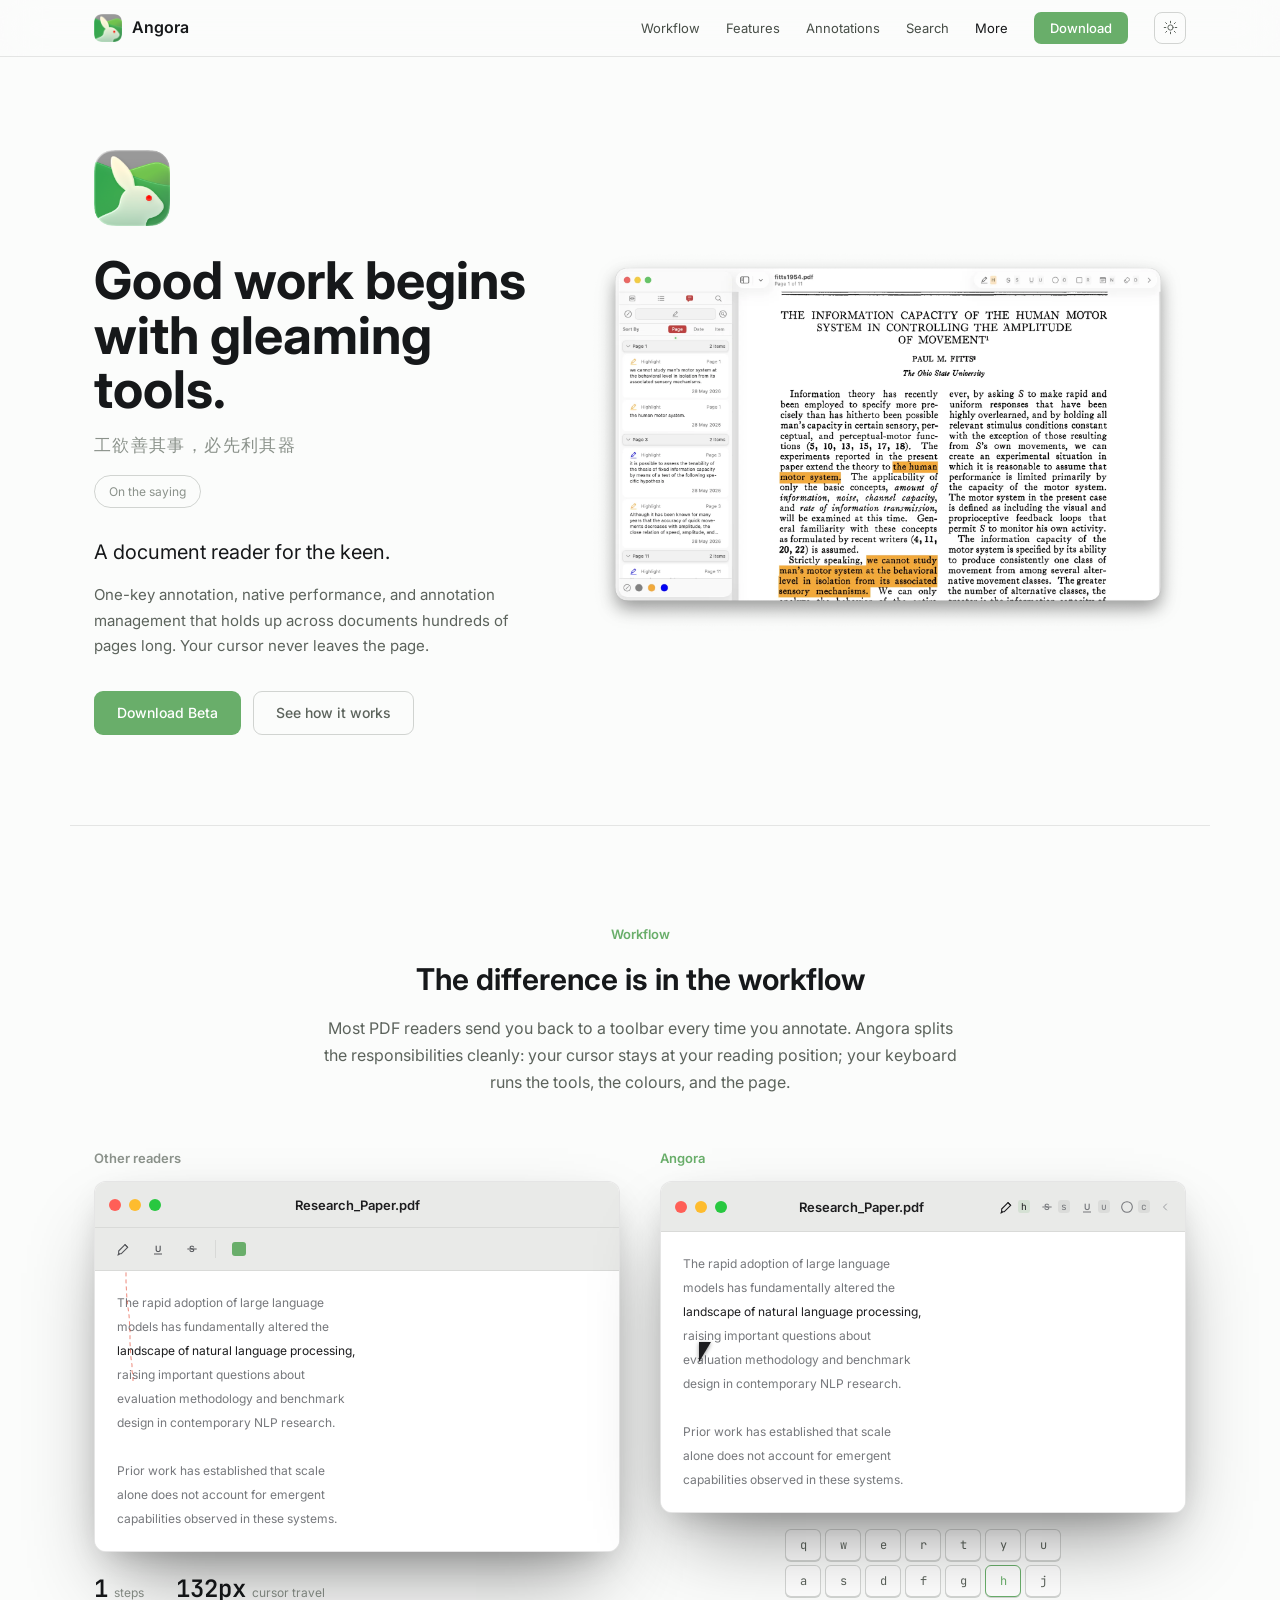
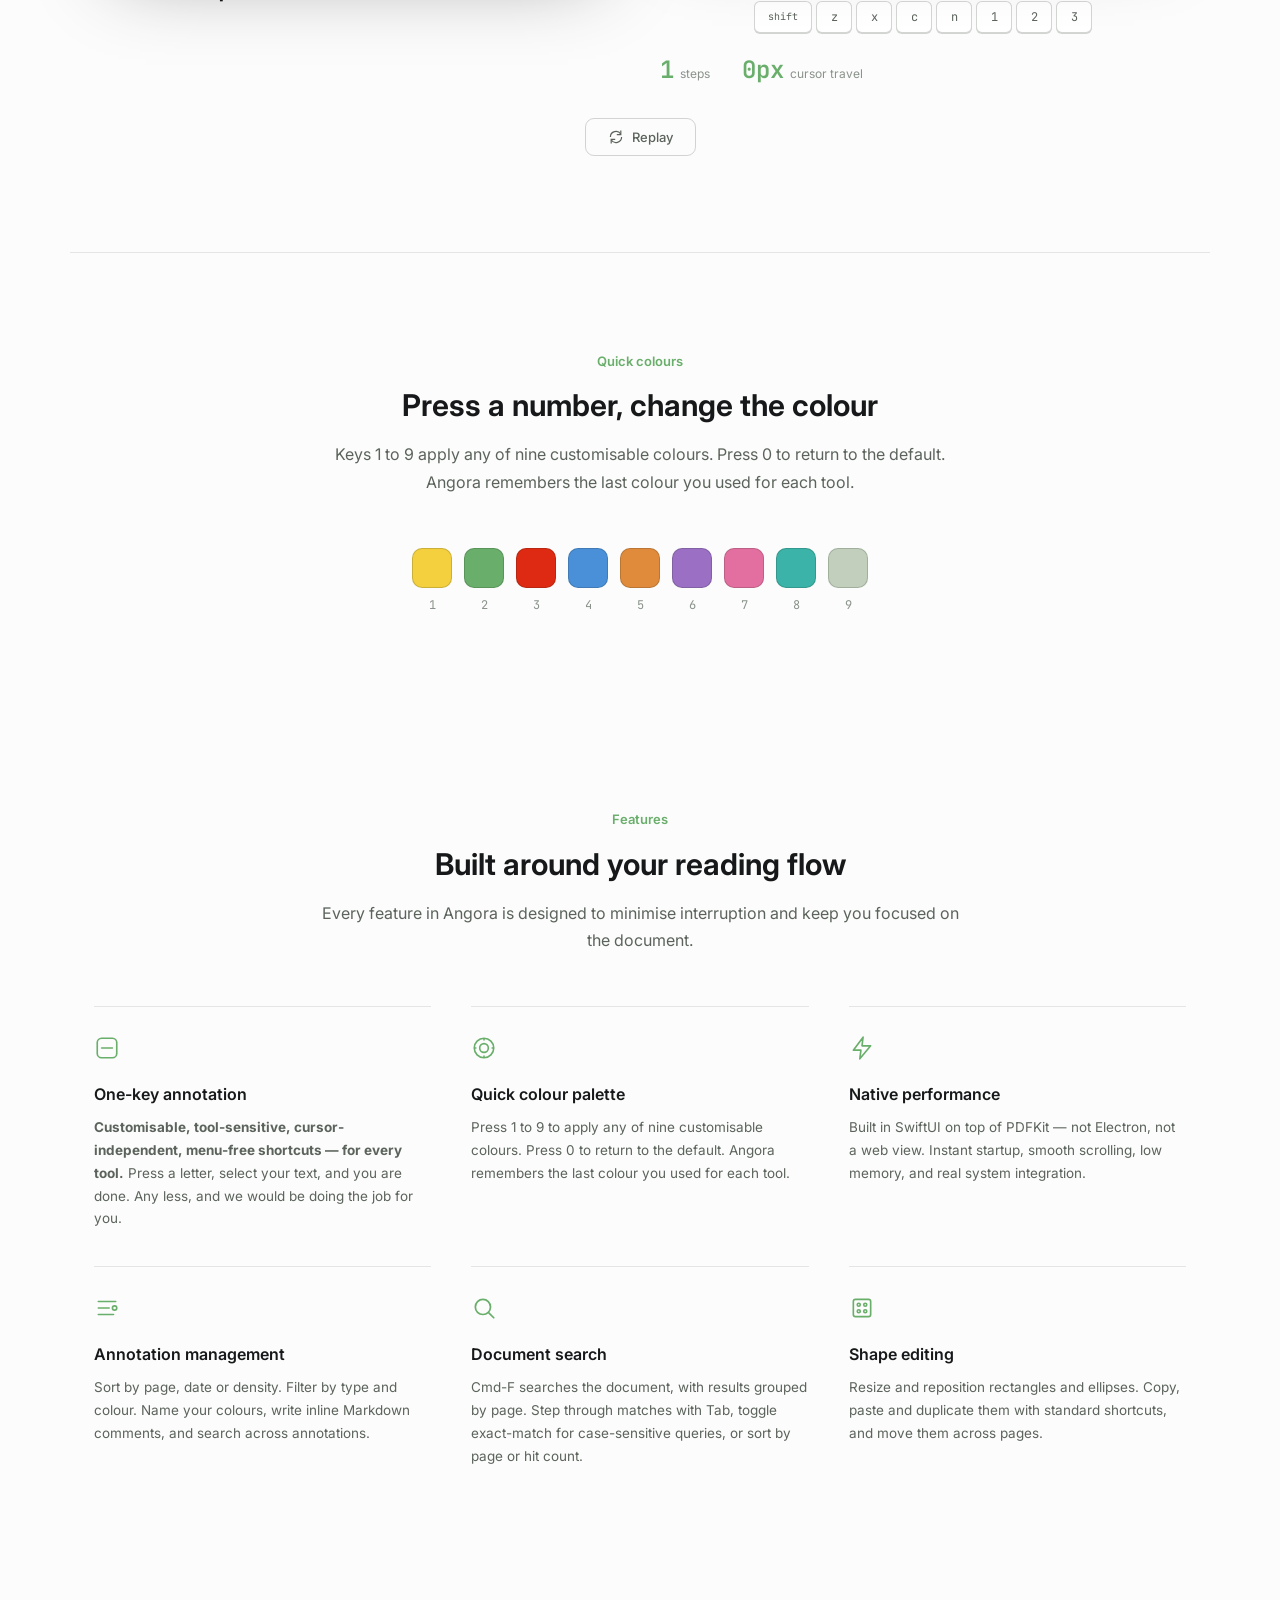
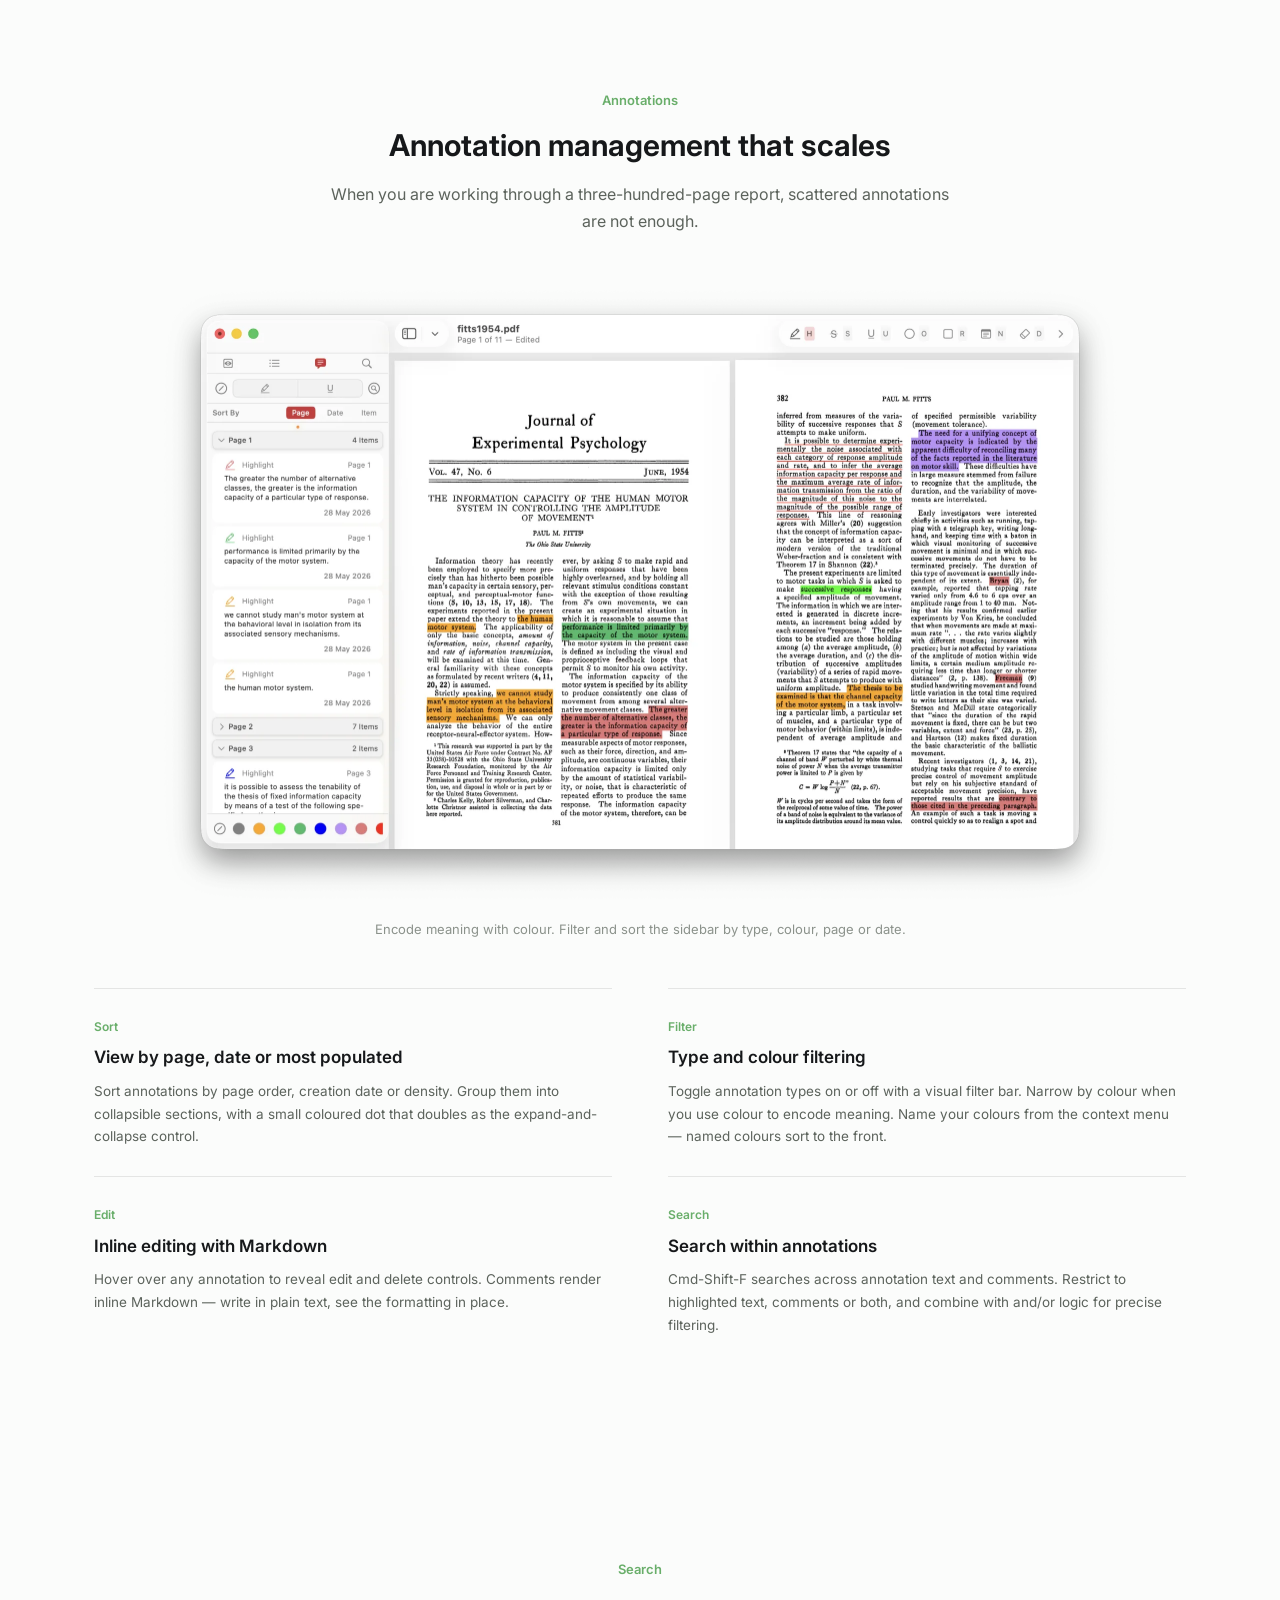
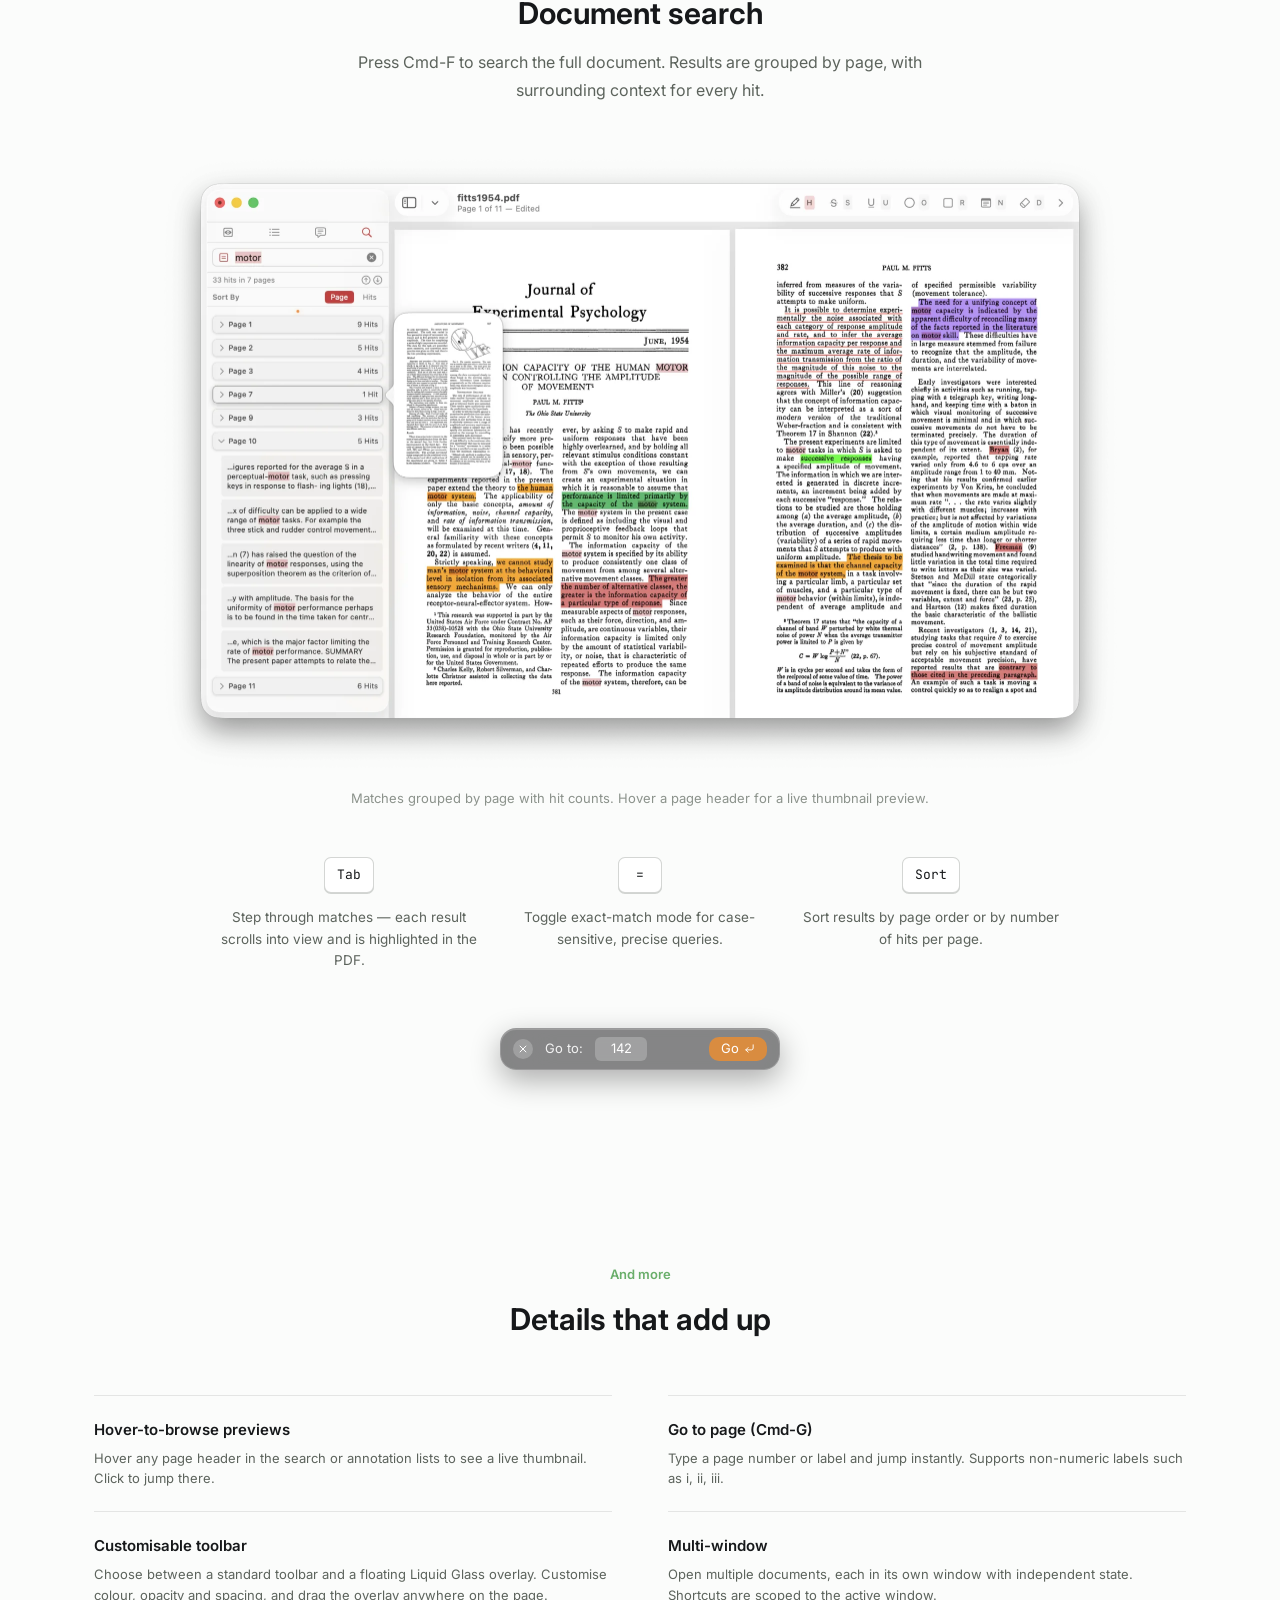
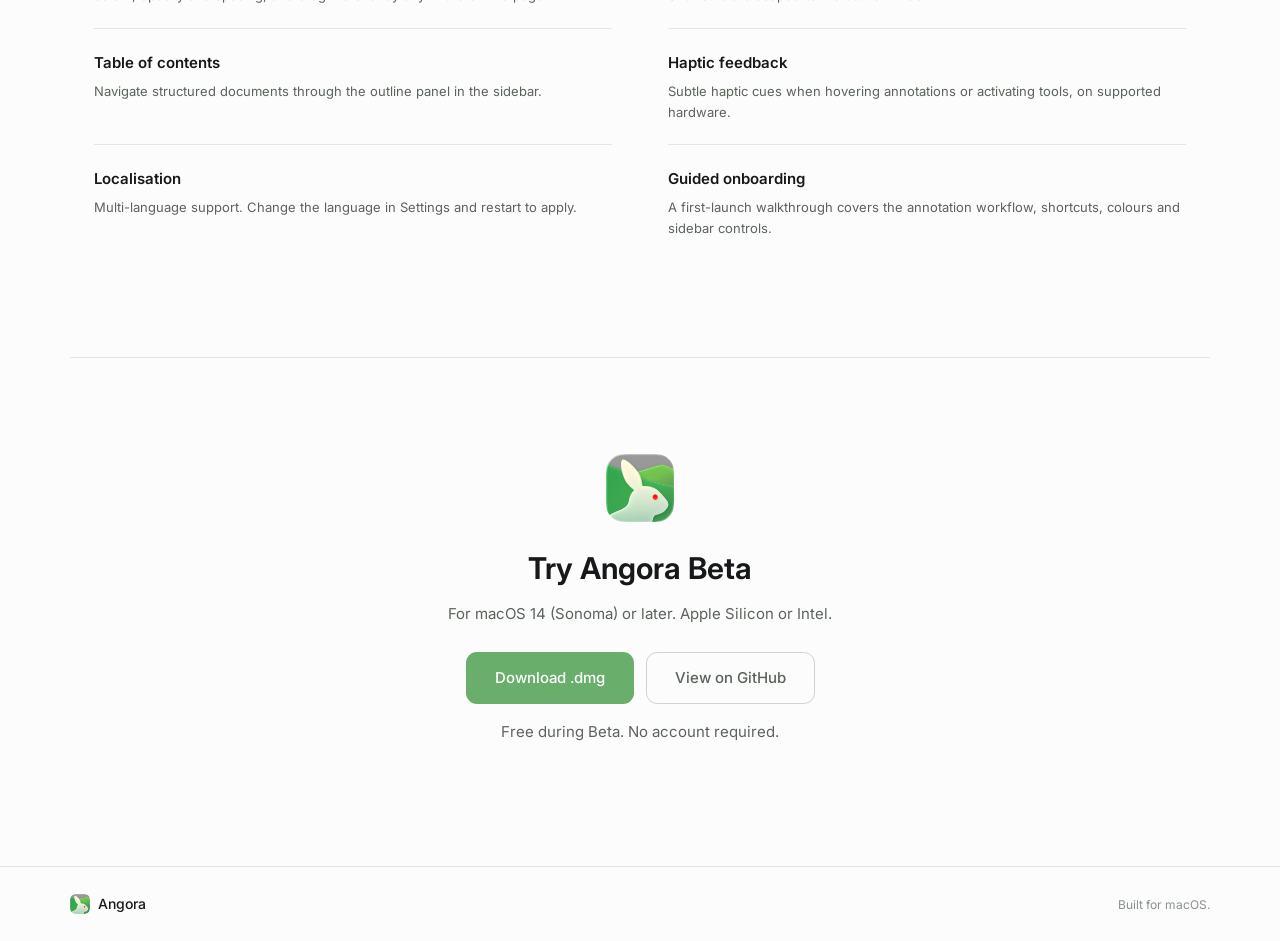
==== index.html @ e235c6dc "Inject character: keen tagline, adjective stack, cursor/keyboard split - New OG card image (assets/o" ====
<!DOCTYPE html>
<html lang="en" data-theme="dark">

<head>
  <meta charset="UTF-8">
  <meta name="viewport" content="width=device-width, initial-scale=1.0">
  <title>Angora — Good work begins with gleaming tools</title>
  <meta name="description"
    content="Angora is a native macOS PDF reader and annotator for researchers, scholars and professionals. One-key annotation, native performance, and an annotation sidebar that scales to long documents.">
  <link rel="icon" type="image/png" href="assets/app-icon.png">
  <link rel="preconnect" href="https://fonts.googleapis.com">
  <link rel="preconnect" href="https://fonts.gstatic.com" crossorigin>
  <link
    href="https://fonts.googleapis.com/css2?family=Inter:wght@300;400;500;600;700&family=JetBrains+Mono:wght@400;500&display=swap"
    rel="stylesheet">
  <link rel="stylesheet" href="style.css">

  <meta property="og:type" content="website">
  <meta property="og:title" content="Angora — Good work begins with gleaming tools.">
  <meta property="og:description"
    content="A native macOS PDF reader and annotator. A document reader for the keen.">
  <meta property="og:url" content="https://j-nivekk.github.io/Angora-Beta/">
  <meta property="og:image" content="https://j-nivekk.github.io/Angora-Beta/assets/og-card.png">
  <meta name="twitter:card" content="summary_large_image">
  <meta name="twitter:image" content="https://j-nivekk.github.io/Angora-Beta/assets/og-card.png">

  <script>
    // Set theme before paint to avoid flash of incorrect theme.
    (function () {
      try {
        var stored = localStorage.getItem('angora-theme');
        var theme = stored || (window.matchMedia('(prefers-color-scheme: light)').matches ? 'light' : 'dark');
        document.documentElement.setAttribute('data-theme', theme);
      } catch (e) { }
    })();
  </script>
</head>

<body>

  <!-- Navigation -->
  <nav class="nav" id="nav">
    <div class="nav-inner">
      <a href="#hero" class="nav-brand">
        <img src="assets/app-icon.png" alt="Angora" class="nav-icon">
        <span>Angora</span>
      </a>
      <div class="nav-links">
        <a href="#demo">Workflow</a>
        <a href="#features">Features</a>
        <a href="#annotations">Annotations</a>
        <a href="#search">Search</a>
        <a href="#more">More</a>
        <a href="#download" class="nav-cta">Download</a>
        <button class="theme-toggle" id="theme-toggle" aria-label="Toggle colour theme">
          <svg class="icon-moon" viewBox="0 0 24 24" fill="none" stroke="currentColor" stroke-width="1.6"
            stroke-linecap="round" stroke-linejoin="round">
            <path d="M21 12.8A9 9 0 1 1 11.2 3a7 7 0 0 0 9.8 9.8z" />
          </svg>
          <svg class="icon-sun" viewBox="0 0 24 24" fill="none" stroke="currentColor" stroke-width="1.6"
            stroke-linecap="round" stroke-linejoin="round">
            <circle cx="12" cy="12" r="4.2" />
            <path
              d="M12 2v2.5M12 19.5V22M4.2 4.2l1.8 1.8M18 18l1.8 1.8M2 12h2.5M19.5 12H22M4.2 19.8 6 18M18 6l1.8-1.8" />
          </svg>
        </button>
      </div>
    </div>
  </nav>

  <!-- Hero -->
  <section class="hero" id="hero">
    <div class="hero-content">
      <img src="assets/app-icon.png" alt="Angora app icon" class="hero-icon">
      <h1>Good work begins with gleaming tools.</h1>
      <p class="aphorism-zh" lang="zh-Hans">工欲善其事，必先利其器</p>
      <details class="aphorism-trivia hero-trivia">
        <summary>On the saying</summary>
        <div class="aphorism-trivia-body">
          <p>From the <em>Analects of Confucius</em>, Book XV. A student asked how to practise virtue; Confucius answered
            with a craftsman's metaphor — a workman who wishes to do his work well must first sharpen his tools. Two and a
            half millennia later, the line survives as a quiet argument that the quality of the work is inseparable from
            the quality of the instrument.</p>
          <p class="aphorism-cite">— 《论语 · 卫灵公》</p>
        </div>
      </details>
      <p class="hero-tagline">A document reader for the keen.</p>
      <p class="hero-sub">One-key annotation, native performance, and annotation management that holds up across
        documents hundreds of pages long. Your cursor never leaves the page.</p>
      <div class="hero-actions">
        <a href="#download" class="btn btn-primary">Download Beta</a>
        <a href="#demo" class="btn btn-ghost">See how it works</a>
      </div>
    </div>

    <div class="hero-visual">
      <img src="assets/app-annotations.webp"
        alt="Angora showing a PDF with colour-coded highlights and the annotation sidebar, annotation tools embedded in the macOS toolbar"
        class="hero-shot" width="1920" height="1233">
    </div>
  </section>

  <!-- Interactive Demo -->
  <section class="section demo-section" id="demo">
    <div class="section-header">
      <span class="eyebrow">Workflow</span>
      <h2>The difference is in the workflow</h2>
      <p>Most PDF readers send you back to a toolbar every time you annotate. Angora splits the responsibilities
        cleanly: your cursor stays at your reading position; your keyboard runs the tools, the colours, and the page.
      </p>
    </div>

    <div class="demo-container">
      <!-- Preview side -->
      <div class="demo-panel" id="demo-preview">
        <div class="demo-label">Other readers</div>
        <div class="os-window demo-window">
          <div class="os-titlebar">
            <div class="traffic"><span class="t-red"></span><span class="t-yellow"></span><span class="t-green"></span>
            </div>
            <div class="os-title">
              <div class="t-name">Research_Paper.pdf</div>
            </div>
            <div class="os-titlebar-trailing"></div>
          </div>
          <div class="demo-toolbar" id="preview-toolbar">
            <div class="demo-tool" id="preview-tool-highlight" title="Highlight">
              <svg viewBox="0 0 24 24" fill="none" stroke="currentColor" stroke-width="1.6" stroke-linecap="round"
                stroke-linejoin="round">
                <path d="M4 19h4l9.5-9.5-4-4L4 15z" />
                <path d="M13.5 5.5l4 4" />
                <path d="M4 19l-1.2 2.2L5 20" />
              </svg>
            </div>
            <div class="demo-tool" title="Underline">
              <svg viewBox="0 0 24 24" fill="none" stroke="currentColor" stroke-width="1.6"><text x="12" y="16"
                  text-anchor="middle" font-size="13" font-weight="600" fill="currentColor" stroke="none">U</text>
                <line x1="6" y1="19.5" x2="18" y2="19.5" />
              </svg>
            </div>
            <div class="demo-tool" title="Strikethrough">
              <svg viewBox="0 0 24 24" fill="none" stroke="currentColor" stroke-width="1.6"><text x="12" y="16"
                  text-anchor="middle" font-size="13" font-weight="600" fill="currentColor" stroke="none">S</text>
                <line x1="5" y1="12" x2="19" y2="12" />
              </svg>
            </div>
            <div class="demo-tool-separator"></div>
            <div class="demo-tool" title="Colour">
              <div class="demo-color-swatch"></div>
            </div>
          </div>
          <div class="os-pdf">
            <div class="mock-pdf" id="preview-pdf">
              <div class="mock-text-line">The rapid adoption of large language</div>
              <div class="mock-text-line">models has fundamentally altered the</div>
              <div class="mock-text-line mock-target-line" id="preview-target">landscape of natural language processing,
              </div>
              <div class="mock-text-line">raising important questions about</div>
              <div class="mock-text-line">evaluation methodology and benchmark</div>
              <div class="mock-text-line">design in contemporary NLP research.</div>
              <div class="mock-text-line">&nbsp;</div>
              <div class="mock-text-line">Prior work has established that scale</div>
              <div class="mock-text-line">alone does not account for emergent</div>
              <div class="mock-text-line">capabilities observed in these systems.</div>
              <div class="mock-highlight-overlay" id="preview-highlight"></div>
              <div class="mock-cursor" id="preview-cursor"></div>
              <svg class="mock-cursor-path" id="preview-path">
                <polyline />
              </svg>
            </div>
          </div>
        </div>
        <div class="demo-stats" id="preview-stats">
          <div class="stat"><span class="stat-value" id="preview-steps">—</span><span class="stat-label">steps</span>
          </div>
          <div class="stat"><span class="stat-value" id="preview-distance">—</span><span class="stat-label">cursor
              travel</span></div>
        </div>
      </div>

      <!-- Angora side -->
      <div class="demo-panel demo-panel-angora" id="demo-angora">
        <div class="demo-label demo-label-angora">Angora</div>
        <div class="os-window demo-window">
          <div class="os-titlebar with-tools">
            <div class="tb-left">
              <div class="traffic"><span class="t-red"></span><span class="t-yellow"></span><span
                  class="t-green"></span></div>
            </div>
            <div class="os-title">
              <div class="t-name">Research_Paper.pdf</div>
            </div>
            <div class="os-titlebar-trailing tb-tools">
              <div class="tb-tool" data-tool="H">
                <svg viewBox="0 0 24 24" fill="none" stroke="currentColor" stroke-width="1.6" stroke-linecap="round"
                  stroke-linejoin="round">
                  <path d="M4 19h4l9.5-9.5-4-4L4 15z" />
                  <path d="M13.5 5.5l4 4" />
                  <path d="M4 19l-1.2 2.2L5 20" />
                </svg>
                <span class="tb-key">h</span>
              </div>
              <div class="tb-tool">
                <svg viewBox="0 0 24 24" fill="none" stroke="currentColor" stroke-width="1.6"><text x="12" y="16"
                    text-anchor="middle" font-size="13" font-weight="600" fill="currentColor" stroke="none">S</text>
                  <line x1="5" y1="12" x2="19" y2="12" />
                </svg>
                <span class="tb-key">s</span>
              </div>
              <div class="tb-tool">
                <svg viewBox="0 0 24 24" fill="none" stroke="currentColor" stroke-width="1.6"><text x="12" y="16"
                    text-anchor="middle" font-size="13" font-weight="600" fill="currentColor" stroke="none">U</text>
                  <line x1="6" y1="19.5" x2="18" y2="19.5" />
                </svg>
                <span class="tb-key">u</span>
              </div>
              <div class="tb-tool">
                <svg viewBox="0 0 24 24" fill="none" stroke="currentColor" stroke-width="1.6">
                  <circle cx="12" cy="12" r="8" />
                </svg>
                <span class="tb-key">c</span>
              </div>
              <span class="tb-chevron">
                <svg viewBox="0 0 24 24" fill="none" stroke="currentColor" stroke-width="2" stroke-linecap="round"
                  stroke-linejoin="round">
                  <polyline points="15 6 9 12 15 18" />
                </svg>
              </span>
            </div>
          </div>
          <div class="os-pdf">
            <div class="mock-pdf" id="angora-pdf">
              <div class="mock-text-line">The rapid adoption of large language</div>
              <div class="mock-text-line">models has fundamentally altered the</div>
              <div class="mock-text-line mock-target-line" id="angora-target">landscape of natural language processing,
              </div>
              <div class="mock-text-line">raising important questions about</div>
              <div class="mock-text-line">evaluation methodology and benchmark</div>
              <div class="mock-text-line">design in contemporary NLP research.</div>
              <div class="mock-text-line">&nbsp;</div>
              <div class="mock-text-line">Prior work has established that scale</div>
              <div class="mock-text-line">alone does not account for emergent</div>
              <div class="mock-text-line">capabilities observed in these systems.</div>
              <div class="mock-highlight-overlay" id="angora-highlight"></div>
              <div class="mock-cursor" id="angora-cursor"></div>
              <svg class="mock-cursor-path" id="angora-path">
                <polyline />
              </svg>
            </div>
          </div>
        </div>
        <!-- Mock keyboard -->
        <div class="mock-keyboard" id="mock-keyboard">
          <div class="kb-row">
            <div class="kb-key" data-key="Q">q</div>
            <div class="kb-key" data-key="W">w</div>
            <div class="kb-key" data-key="E">e</div>
            <div class="kb-key" data-key="R">r</div>
            <div class="kb-key" data-key="T">t</div>
            <div class="kb-key" data-key="Y">y</div>
            <div class="kb-key" data-key="U">u</div>
          </div>
          <div class="kb-row">
            <div class="kb-key" data-key="A">a</div>
            <div class="kb-key" data-key="S">s</div>
            <div class="kb-key" data-key="D">d</div>
            <div class="kb-key" data-key="F">f</div>
            <div class="kb-key" data-key="G">g</div>
            <div class="kb-key kb-key-tool" data-key="H">h</div>
            <div class="kb-key" data-key="J">j</div>
          </div>
          <div class="kb-row">
            <div class="kb-key kb-key-wide">shift</div>
            <div class="kb-key" data-key="Z">z</div>
            <div class="kb-key" data-key="X">x</div>
            <div class="kb-key" data-key="C">c</div>
            <div class="kb-key" data-key="N">n</div>
            <div class="kb-key" data-key="1">1</div>
            <div class="kb-key" data-key="2">2</div>
            <div class="kb-key" data-key="3">3</div>
          </div>
        </div>
        <div class="demo-stats" id="angora-stats">
          <div class="stat"><span class="stat-value" id="angora-steps">—</span><span class="stat-label">steps</span>
          </div>
          <div class="stat"><span class="stat-value" id="angora-distance">—</span><span class="stat-label">cursor
              travel</span></div>
        </div>
      </div>
    </div>

    <button class="btn btn-ghost demo-replay" id="demo-replay">
      <svg viewBox="0 0 20 20" fill="none" stroke="currentColor" stroke-width="1.5">
        <path d="M3 10a7 7 0 0 1 12.9-3.7M17 10a7 7 0 0 1-12.9 3.7" />
        <polyline points="16 2 16 7 11 7" />
        <polyline points="4 18 4 13 9 13" />
      </svg>
      Replay
    </button>
  </section>

  <!-- Quick colours -->
  <section class="section palette-section">
    <div class="section-header">
      <span class="eyebrow">Quick colours</span>
      <h2>Press a number, change the colour</h2>
      <p>Keys 1 to 9 apply any of nine customisable colours. Press 0 to return to the default. Angora remembers the last
        colour you used for each tool.</p>
    </div>
    <div class="palette">
      <div class="swatch"><span class="swatch-dot" style="background:#f4d03f"></span><span class="swatch-num">1</span>
      </div>
      <div class="swatch"><span class="swatch-dot" style="background:#69ae6a"></span><span class="swatch-num">2</span>
      </div>
      <div class="swatch"><span class="swatch-dot" style="background:#de2a12"></span><span class="swatch-num">3</span>
      </div>
      <div class="swatch"><span class="swatch-dot" style="background:#4a90d9"></span><span class="swatch-num">4</span>
      </div>
      <div class="swatch"><span class="swatch-dot" style="background:#e08a3c"></span><span class="swatch-num">5</span>
      </div>
      <div class="swatch"><span class="swatch-dot" style="background:#9b6fc4"></span><span class="swatch-num">6</span>
      </div>
      <div class="swatch"><span class="swatch-dot" style="background:#e36fa0"></span><span class="swatch-num">7</span>
      </div>
      <div class="swatch"><span class="swatch-dot" style="background:#3bb3a8"></span><span class="swatch-num">8</span>
      </div>
      <div class="swatch"><span class="swatch-dot" style="background:#c1cfbc"></span><span class="swatch-num">9</span>
      </div>
    </div>
  </section>

  <!-- Features -->
  <section class="section" id="features">
    <div class="section-header">
      <span class="eyebrow">Features</span>
      <h2>Built around your reading flow</h2>
      <p>Every feature in Angora is designed to minimise interruption and keep you focused on the document.</p>
    </div>

    <div class="features-grid">
      <div class="feature reveal">
        <div class="feature-icon"><svg viewBox="0 0 24 24" fill="none" stroke="currentColor" stroke-width="1.5"
            stroke-linecap="round" stroke-linejoin="round">
            <rect x="3" y="3" width="18" height="18" rx="4" />
            <path d="M7 12h10" />
          </svg></div>
        <h3>One-key annotation</h3>
        <p><strong>Customisable, tool-sensitive, cursor-independent, menu-free shortcuts — for every tool.</strong> Press
          a letter, select your text, and you are done. Any less, and we would be doing the job for you.</p>
      </div>
      <div class="feature reveal">
        <div class="feature-icon"><svg viewBox="0 0 24 24" fill="none" stroke="currentColor" stroke-width="1.5">
            <circle cx="12" cy="12" r="4" />
            <circle cx="12" cy="12" r="9" />
            <path d="M12 3v2m0 14v2M3 12h2m14 0h2" />
          </svg></div>
        <h3>Quick colour palette</h3>
        <p>Press 1 to 9 to apply any of nine customisable colours. Press 0 to return to the default. Angora remembers
          the last colour you used for each tool.</p>
      </div>
      <div class="feature reveal">
        <div class="feature-icon"><svg viewBox="0 0 24 24" fill="none" stroke="currentColor" stroke-width="1.5"
            stroke-linejoin="round">
            <path d="M13 2 4 14h7l-1 8 10-12h-8l1-8z" />
          </svg></div>
        <h3>Native performance</h3>
        <p>Built in SwiftUI on top of PDFKit — not Electron, not a web view. Instant startup, smooth scrolling, low
          memory, and real system integration.</p>
      </div>
      <div class="feature reveal">
        <div class="feature-icon"><svg viewBox="0 0 24 24" fill="none" stroke="currentColor" stroke-width="1.5"
            stroke-linecap="round">
            <path d="M4 6h16M4 12h10M4 18h14" />
            <circle cx="19" cy="12" r="2" />
          </svg></div>
        <h3>Annotation management</h3>
        <p>Sort by page, date or density. Filter by type and colour. Name your colours, write inline Markdown comments,
          and search across annotations.</p>
      </div>
      <div class="feature reveal">
        <div class="feature-icon"><svg viewBox="0 0 24 24" fill="none" stroke="currentColor" stroke-width="1.6"
            stroke-linecap="round">
            <circle cx="11" cy="11" r="7" />
            <path d="M21 21l-4.35-4.35" />
          </svg></div>
        <h3>Document search</h3>
        <p>Cmd-F searches the document, with results grouped by page. Step through matches with Tab, toggle exact-match
          for case-sensitive queries, or sort by page or hit count.</p>
      </div>
      <div class="feature reveal">
        <div class="feature-icon"><svg viewBox="0 0 24 24" fill="none" stroke="currentColor" stroke-width="1.5">
            <rect x="4" y="4" width="16" height="16" rx="2" />
            <circle cx="9" cy="9" r="1.4" />
            <circle cx="15" cy="9" r="1.4" />
            <circle cx="9" cy="15" r="1.4" />
            <circle cx="15" cy="15" r="1.4" />
          </svg></div>
        <h3>Shape editing</h3>
        <p>Resize and reposition rectangles and ellipses. Copy, paste and duplicate them with standard shortcuts, and
          move them across pages.</p>
      </div>
    </div>
  </section>

  <!-- Annotation Management -->
  <section class="section" id="annotations">
    <div class="section-header">
      <span class="eyebrow">Annotations</span>
      <h2>Annotation management that scales</h2>
      <p>When you are working through a three-hundred-page report, scattered annotations are not enough.</p>
    </div>

    <figure class="app-shot reveal">
      <img src="assets/app-colours.webp"
        alt="Angora with colour-coded highlights across a paper and the colour palette open in the annotation sidebar"
        loading="lazy" width="1920" height="1233">
      <figcaption>Encode meaning with colour. Filter and sort the sidebar by type, colour, page or date.</figcaption>
    </figure>

    <div class="detail-grid">
      <div class="detail-item reveal">
        <div class="detail-label">Sort</div>
        <h3>View by page, date or most populated</h3>
        <p>Sort annotations by page order, creation date or density. Group them into collapsible sections, with a small
          coloured dot that doubles as the expand-and-collapse control.</p>
      </div>
      <div class="detail-item reveal">
        <div class="detail-label">Filter</div>
        <h3>Type and colour filtering</h3>
        <p>Toggle annotation types on or off with a visual filter bar. Narrow by colour when you use colour to encode
          meaning. Name your colours from the context menu — named colours sort to the front.</p>
      </div>
      <div class="detail-item reveal">
        <div class="detail-label">Edit</div>
        <h3>Inline editing with Markdown</h3>
        <p>Hover over any annotation to reveal edit and delete controls. Comments render inline Markdown — write in
          plain text, see the formatting in place.</p>
      </div>
      <div class="detail-item reveal">
        <div class="detail-label">Search</div>
        <h3>Search within annotations</h3>
        <p>Cmd-Shift-F searches across annotation text and comments. Restrict to highlighted text, comments or both, and
          combine with and/or logic for precise filtering.</p>
      </div>
    </div>
  </section>

  <!-- Search -->
  <section class="section" id="search">
    <div class="section-header">
      <span class="eyebrow">Search</span>
      <h2>Document search</h2>
      <p>Press Cmd-F to search the full document. Results are grouped by page, with surrounding context for every hit.
      </p>
    </div>

    <figure class="app-shot reveal">
      <img src="assets/app-search.webp"
        alt="Angora document search showing 33 hits across 7 pages grouped by page, with a hover thumbnail preview of a result"
        loading="lazy" width="1920" height="1233">
      <figcaption>Matches grouped by page with hit counts. Hover a page header for a live thumbnail preview.
      </figcaption>
    </figure>

    <div class="search-features">
      <div class="search-feature reveal">
        <span class="search-key">Tab</span>
        <p>Step through matches — each result scrolls into view and is highlighted in the PDF.</p>
      </div>
      <div class="search-feature reveal">
        <span class="search-key">=</span>
        <p>Toggle exact-match mode for case-sensitive, precise queries.</p>
      </div>
      <div class="search-feature reveal">
        <span class="search-key">Sort</span>
        <p>Sort results by page order or by number of hits per page.</p>
      </div>
    </div>

    <!-- Faithful ⌘G go-to-page glass pill -->
    <div class="goto-demo reveal">
      <div class="goto-pill">
        <span class="goto-close"><svg viewBox="0 0 24 24" fill="none" stroke="currentColor" stroke-width="2.4"
            stroke-linecap="round">
            <line x1="5" y1="5" x2="19" y2="19" />
            <line x1="19" y1="5" x2="5" y2="19" />
          </svg></span>
        <span class="goto-label">Go to:</span>
        <span class="goto-field">142</span>
        <span class="goto-go">Go <svg viewBox="0 0 24 24" fill="none" stroke="currentColor" stroke-width="2"
            stroke-linecap="round" stroke-linejoin="round">
            <polyline points="9 10 4 15 9 20" />
            <path d="M20 4v7a4 4 0 0 1-4 4H4" />
          </svg></span>
      </div>
    </div>
  </section>

  <!-- More -->
  <section class="section" id="more">
    <div class="section-header">
      <span class="eyebrow">And more</span>
      <h2>Details that add up</h2>
    </div>

    <div class="more-grid">
      <div class="more-item reveal">
        <h3>Hover-to-browse previews</h3>
        <p>Hover any page header in the search or annotation lists to see a live thumbnail. Click to jump there.</p>
      </div>
      <div class="more-item reveal">
        <h3>Go to page (Cmd-G)</h3>
        <p>Type a page number or label and jump instantly. Supports non-numeric labels such as i, ii, iii.</p>
      </div>
      <div class="more-item reveal">
        <h3>Customisable toolbar</h3>
        <p>Choose between a standard toolbar and a floating Liquid Glass overlay. Customise colour, opacity and spacing,
          and drag the overlay anywhere on the page.</p>
      </div>
      <div class="more-item reveal">
        <h3>Multi-window</h3>
        <p>Open multiple documents, each in its own window with independent state. Shortcuts are scoped to the active
          window.</p>
      </div>
      <div class="more-item reveal">
        <h3>Table of contents</h3>
        <p>Navigate structured documents through the outline panel in the sidebar.</p>
      </div>
      <div class="more-item reveal">
        <h3>Haptic feedback</h3>
        <p>Subtle haptic cues when hovering annotations or activating tools, on supported hardware.</p>
      </div>
      <div class="more-item reveal">
        <h3>Localisation</h3>
        <p>Multi-language support. Change the language in Settings and restart to apply.</p>
      </div>
      <div class="more-item reveal">
        <h3>Guided onboarding</h3>
        <p>A first-launch walkthrough covers the annotation workflow, shortcuts, colours and sidebar controls.</p>
      </div>
    </div>
  </section>



  <!-- Download -->
  <section class="section download-section" id="download">
    <div class="download-content">
      <img src="assets/app-icon.png" alt="Angora" class="download-icon">
      <h2>Try Angora Beta</h2>
      <p>For macOS 14 (Sonoma) or later. Apple Silicon or Intel.</p>
      <div class="download-actions">
        <a href="#" class="btn btn-primary btn-large" id="download-dmg">Download .dmg</a>
        <a href="https://github.com/j-nivekk/Angora-Beta/releases" class="btn btn-ghost btn-large" target="_blank"
          rel="noopener">View on GitHub</a>
      </div>
      <p class="download-note">Free during Beta. No account required.</p>
    </div>
  </section>

  <!-- Footer -->
  <footer class="footer">
    <div class="footer-inner">
      <div class="footer-brand">
        <img src="assets/app-icon.png" alt="Angora" class="footer-icon">
        <span>Angora</span>
      </div>
      <p class="footer-note">Built for macOS.</p>
    </div>
  </footer>

  <script src="script.js"></script>
</body>

</html>
---- style.css ----
/* ===========================
   Angora Landing Page
   Ultra minimalist. No all-caps. No letter-spacing.
   Solids over gradients.
   Palette: #69AE6A (green), #DE2A12 (red), #C1CFBC (grey-green), greyscales.
   Light + dark theming via [data-theme].
   The mocked app window is always a light macOS 26 window.
   =========================== */

:root {
  /* Brand constants (theme-independent) */
  --green: #69ae6a;
  --green-strong: #58a05a;
  --green-soft: rgba(105, 174, 106, 0.14);
  --red: #de2a12;
  --red-soft: rgba(222, 42, 18, 0.12);
  --grey-green: #c1cfbc;

  --font: -apple-system, BlinkMacSystemFont, 'SF Pro Text', 'SF Pro', 'Inter', 'Helvetica Neue', sans-serif;
  --mono: ui-monospace, 'SF Mono', 'JetBrains Mono', Menlo, monospace;

  /* macOS 26 window tokens (fixed light appearance in both page themes) */
  --win-bg: #ffffff;
  --win-titlebar: #e9eae8;
  --win-sidebar: #f3f4f2;
  --win-text: #1d1d1f;
  --win-text-2: #76787c;
  --win-text-3: #9b9da1;
  --win-border: rgba(0, 0, 0, 0.10);
  --win-hairline: rgba(0, 0, 0, 0.07);
  --win-accent: #69ae6a;
  --win-accent-soft: rgba(105, 174, 106, 0.16);
  --win-exact-red: #b84747;
  --win-amber: rgb(217, 140, 64);
  --win-shadow: 0 40px 80px -24px rgba(0, 0, 0, 0.45), 0 12px 32px -12px rgba(0, 0, 0, 0.22);
  --win-radius: 12px;
}

[data-theme='dark'] {
  --bg: #0d0d0d;
  --bg-2: #161616;
  --surface: #1a1a1a;
  --surface-2: #202020;
  --text: #e9ebe8;
  --text-2: #9aa39a;
  --text-3: #646b64;
  --border: rgba(193, 207, 188, 0.12);
  --border-2: rgba(193, 207, 188, 0.22);
  --nav-bg: rgba(13, 13, 13, 0.72);
  --nav-link: #bcc3bb;
  --code-bg: #1c1c1c;
}

[data-theme='light'] {
  --bg: #fbfcfb;
  --bg-2: #f1f3f0;
  --surface: #ffffff;
  --surface-2: #f6f7f5;
  --text: #16181a;
  --text-2: #5c635c;
  --text-3: #8b928b;
  --border: rgba(20, 32, 20, 0.10);
  --border-2: rgba(20, 32, 20, 0.18);
  --nav-bg: rgba(251, 252, 251, 0.78);
  --nav-link: #474e47;
  --code-bg: #eef0ed;
}

*,
*::before,
*::after {
  box-sizing: border-box;
  margin: 0;
  padding: 0;
}

html {
  scroll-behavior: smooth;
  -webkit-font-smoothing: antialiased;
  -moz-osx-font-smoothing: grayscale;
}

body {
  font-family: var(--font);
  background: var(--bg);
  color: var(--text);
  line-height: 1.6;
  font-size: 15px;
  transition: background 0.3s ease, color 0.3s ease;
}

a {
  color: inherit;
  text-decoration: none;
}

img {
  max-width: 100%;
  display: block;
}

::selection {
  background: var(--green-soft);
}

/* ===========================
   Navigation
   =========================== */

.nav {
  position: fixed;
  top: 0;
  left: 0;
  right: 0;
  z-index: 100;
  background: var(--nav-bg);
  backdrop-filter: blur(20px) saturate(150%);
  -webkit-backdrop-filter: blur(20px) saturate(150%);
  border-bottom: 1px solid var(--border);
}

.nav-inner {
  max-width: 1140px;
  margin: 0 auto;
  padding: 0 24px;
  height: 56px;
  display: flex;
  align-items: center;
  justify-content: space-between;
}

.nav-brand {
  display: flex;
  align-items: center;
  gap: 10px;
  font-weight: 600;
  font-size: 16px;
}

.nav-icon {
  width: 28px;
  height: 28px;
  border-radius: 7px;
}

.nav-links {
  display: flex;
  align-items: center;
  gap: 26px;
}

.nav-links a {
  font-size: 13px;
  color: var(--nav-link);
  transition: color 0.2s ease;
}

.nav-links a:hover,
.nav-links a.active {
  color: var(--text);
}

.nav-cta {
  background: var(--green);
  color: #ffffff !important;
  padding: 6px 16px;
  border-radius: 7px;
  font-weight: 500;
  transition: background 0.2s ease;
}

.nav-cta:hover {
  background: var(--green-strong);
}

/* Theme toggle */
.theme-toggle {
  display: inline-flex;
  align-items: center;
  justify-content: center;
  width: 32px;
  height: 32px;
  border: 1px solid var(--border-2);
  border-radius: 8px;
  background: transparent;
  color: var(--text-2);
  cursor: pointer;
  transition: color 0.2s ease, border-color 0.2s ease;
}

.theme-toggle svg {
  width: 15px;
  height: 15px;
  display: block;
}

.theme-toggle:hover {
  color: var(--text);
  border-color: var(--grey-green);
}

.theme-toggle .icon-sun { display: none; }
.theme-toggle .icon-moon { display: block; }
[data-theme='light'] .theme-toggle .icon-sun { display: block; }
[data-theme='light'] .theme-toggle .icon-moon { display: none; }

/* ===========================
   Buttons
   =========================== */

.btn {
  display: inline-flex;
  align-items: center;
  gap: 8px;
  padding: 10px 22px;
  border-radius: 9px;
  font-size: 14px;
  font-weight: 500;
  font-family: var(--font);
  cursor: pointer;
  transition: background 0.2s ease, border-color 0.2s ease, color 0.2s ease;
  border: 1px solid transparent;
  outline: none;
}

.btn-primary {
  background: var(--green);
  color: #ffffff;
}

.btn-primary:hover {
  background: var(--green-strong);
}

.btn-ghost {
  background: transparent;
  border-color: var(--border-2);
  color: var(--text-2);
}

.btn-ghost:hover {
  border-color: var(--grey-green);
  color: var(--text);
}

.btn-large {
  padding: 13px 28px;
  font-size: 15px;
  border-radius: 11px;
}

/* ===========================
   Hero
   =========================== */

.hero {
  max-width: 1140px;
  margin: 0 auto;
  padding: 150px 24px 90px;
  display: grid;
  grid-template-columns: minmax(0, 0.85fr) minmax(0, 1.15fr);
  align-items: center;
  gap: 56px;
}

.hero-content {
  max-width: 460px;
}

.hero-icon {
  width: 76px;
  height: 76px;
  border-radius: 17px;
  margin-bottom: 28px;
}

.hero h1 {
  font-size: 52px;
  font-weight: 700;
  line-height: 1.05;
  margin-bottom: 14px;
}

.hero-tagline {
  font-size: 20px;
  color: var(--text);
  margin-bottom: 14px;
  font-weight: 400;
}

.hero-sub {
  font-size: 15px;
  color: var(--text-2);
  line-height: 1.7;
  margin-bottom: 32px;
}

.hero-actions {
  display: flex;
  gap: 12px;
  flex-wrap: wrap;
}

.hero-visual {
  position: relative;
}

/* Real app screenshots ship with transparent margins + a baked-in window
   shadow, so they are shown plainly without extra borders or shadows. */
.hero-shot {
  width: 100%;
  height: auto;
  display: block;
}

/* ===========================
   macOS 26 Window (shared, always light)
   =========================== */

.os-window {
  background: var(--win-bg);
  border: 1px solid var(--win-border);
  border-radius: var(--win-radius);
  box-shadow: var(--win-shadow);
  overflow: hidden;
  position: relative;
  color: var(--win-text);
  font-size: 13px;
}

/* Titlebar */
.os-titlebar {
  display: grid;
  grid-template-columns: 1fr auto 1fr;
  align-items: center;
  height: 46px;
  padding: 0 14px;
  background: var(--win-titlebar);
  border-bottom: 1px solid var(--win-hairline);
}

.traffic {
  display: flex;
  align-items: center;
  gap: 8px;
}

.traffic span {
  width: 12px;
  height: 12px;
  border-radius: 50%;
  display: block;
}

.traffic .t-red { background: #ff5f57; }
.traffic .t-yellow { background: #febc2e; }
.traffic .t-green { background: #28c840; }

.os-title {
  text-align: center;
  line-height: 1.25;
}

.os-title .t-name {
  font-size: 13px;
  font-weight: 600;
  color: var(--win-text);
}

.os-title .t-sub {
  font-size: 11px;
  color: var(--win-text-2);
}

.os-titlebar-trailing {
  display: flex;
  align-items: center;
  justify-content: flex-end;
  gap: 14px;
  color: var(--win-text-2);
}

.os-titlebar-trailing svg { width: 16px; height: 16px; }

/* Standard macOS toolbar with embedded annotation tools (default mode) */
.os-titlebar.with-tools {
  grid-template-columns: auto minmax(0, 1fr) auto;
  height: 50px;
}

.tb-left {
  display: flex;
  align-items: center;
  gap: 12px;
}

.tb-sidebar {
  display: inline-flex;
  color: var(--win-text-2);
}

.tb-sidebar svg { width: 16px; height: 16px; }

.tb-tools {
  display: flex;
  align-items: center;
  gap: 1px;
}

.tb-tool {
  display: inline-flex;
  align-items: center;
  gap: 3px;
  padding: 3px 4px;
  border-radius: 6px;
  color: var(--win-text-2);
  cursor: default;
}

.tb-tool svg { width: 16px; height: 16px; }

.tb-key {
  font-family: var(--mono);
  font-size: 9.5px;
  line-height: 1;
  color: var(--win-text-2);
  background: rgba(0, 0, 0, 0.06);
  padding: 2px 3px;
  border-radius: 3px;
}

.tb-tool.active { color: var(--win-text); }

.tb-tool.active .tb-key {
  background: var(--win-accent-soft);
  color: var(--win-text);
}

.tb-chevron {
  display: inline-flex;
  align-items: center;
  color: var(--win-text-3);
  padding-left: 4px;
}

.tb-chevron svg { width: 12px; height: 12px; }

/* Body: split view */
.os-body {
  display: grid;
  grid-template-columns: 212px 1fr;
  min-height: 420px;
}

/* Sidebar */
.os-sidebar {
  background: var(--win-sidebar);
  border-right: 1px solid var(--win-hairline);
  display: flex;
  flex-direction: column;
  min-width: 0;
}

.os-sidebar-tabs {
  display: flex;
  align-items: center;
  padding: 8px 10px;
  gap: 2px;
  border-bottom: 1px solid var(--win-hairline);
}

.os-tab {
  flex: 1;
  display: flex;
  align-items: center;
  justify-content: center;
  height: 26px;
  border-radius: 6px;
  color: var(--win-text-2);
  cursor: default;
}

.os-tab svg { width: 17px; height: 17px; }

.os-tab.active {
  color: var(--win-accent);
}

.os-sidebar-sort {
  display: flex;
  align-items: center;
  gap: 6px;
  padding: 8px 12px 4px;
  font-size: 11px;
  color: var(--win-text-2);
}

.os-sidebar-sort .sort-label {
  font-weight: 600;
  margin-right: auto;
}

.os-sort-pill {
  padding: 2px 8px;
  border-radius: 5px;
  color: var(--win-text-2);
}

.os-sort-pill.active {
  background: var(--win-accent);
  color: #ffffff;
}

.os-anno-list {
  padding: 8px 10px 12px;
  display: flex;
  flex-direction: column;
  gap: 8px;
  overflow: hidden;
}

/* Annotation card — faithful to AnnotationItemView (rounded 8) */
.anno-card {
  border-radius: 8px;
  padding: 8px 12px;
  background: var(--win-bg);
  border: 1px solid transparent;
}

.anno-card.selected {
  background: var(--win-accent-soft);
  border-color: var(--win-accent);
}

.anno-row {
  display: flex;
  align-items: center;
  gap: 6px;
  font-size: 11.5px;
  color: var(--win-text-2);
}

.anno-row .anno-type-icon { width: 14px; height: 14px; flex: none; }
.anno-row .anno-type { font-size: 11.5px; }
.anno-row .anno-page { margin-left: auto; }

.anno-text {
  font-size: 12px;
  color: var(--win-text);
  margin-top: 4px;
  line-height: 1.5;
  display: -webkit-box;
  -webkit-line-clamp: 2;
  -webkit-box-orient: vertical;
  overflow: hidden;
}

.anno-date {
  font-size: 10px;
  color: var(--win-text-3);
  text-align: right;
  margin-top: 4px;
}

/* PDF detail area */
.os-pdf {
  position: relative;
  background: #d9dad7;
  padding: 26px 30px;
  overflow: hidden;
}

.os-page {
  background: #ffffff;
  border-radius: 3px;
  box-shadow: 0 1px 4px rgba(0, 0, 0, 0.14);
  padding: 26px 26px;
  height: 100%;
  position: relative;
}

.os-page .doc-title {
  font-size: 14px;
  font-weight: 700;
  color: #1d1d1f;
  margin-bottom: 14px;
}

.pdf-line {
  height: 8px;
  border-radius: 2px;
  background: #e6e7e4;
  margin-bottom: 11px;
}

.pdf-line.short { width: 62%; }
.pdf-line.mid { width: 84%; }

.pdf-line.is-highlight {
  background: rgba(105, 174, 106, 0.42);
}

.pdf-line.is-underline {
  background: #e6e7e4;
  box-shadow: 0 7px 0 -5px var(--red);
}

/* ===========================
   Liquid Glass (authentic in-app chrome only)
   =========================== */

/* Go-to-page pill (⌘G) */
.goto-pill {
  display: inline-flex;
  align-items: center;
  gap: 12px;
  padding: 8px 12px;
  width: 280px;
  background: rgba(60, 60, 62, 0.62);
  backdrop-filter: blur(24px) saturate(160%);
  -webkit-backdrop-filter: blur(24px) saturate(160%);
  border: 1px solid rgba(255, 255, 255, 0.18);
  box-shadow: 0 10px 30px rgba(0, 0, 0, 0.32), inset 0 1px 0 rgba(255, 255, 255, 0.2);
  border-radius: 16px;
  color: #ffffff;
}

.goto-close {
  width: 20px;
  height: 20px;
  border-radius: 10px;
  background: rgba(255, 255, 255, 0.22);
  display: flex;
  align-items: center;
  justify-content: center;
  flex: none;
}

.goto-close svg { width: 10px; height: 10px; }

.goto-label {
  font-size: 13px;
  color: rgba(255, 255, 255, 0.9);
}

.goto-field {
  width: 52px;
  height: 24px;
  border-radius: 6px;
  background: rgba(255, 255, 255, 0.22);
  display: flex;
  align-items: center;
  justify-content: center;
  font-size: 13px;
  color: #ffffff;
}

.goto-go {
  margin-left: auto;
  display: inline-flex;
  align-items: center;
  gap: 5px;
  height: 24px;
  padding: 0 12px;
  border-radius: 10px;
  background: var(--win-amber);
  color: #ffffff;
  font-size: 13px;
}

.goto-go svg { width: 11px; height: 11px; }

/* ===========================
   Section scaffolding
   =========================== */

.section {
  max-width: 1140px;
  margin: 0 auto;
  padding: 96px 24px;
}

.section-header {
  max-width: 640px;
  margin: 0 auto 52px;
  text-align: center;
}

.section-header h2 {
  font-size: 30px;
  font-weight: 650;
  margin-bottom: 12px;
}

.section-header p {
  color: var(--text-2);
  font-size: 16px;
  line-height: 1.7;
}

.eyebrow {
  display: inline-block;
  font-size: 13px;
  font-weight: 600;
  color: var(--green);
  margin-bottom: 10px;
}

/* In-section app screenshots (baked-in shadow, transparent margins) */
.app-shot {
  max-width: 960px;
  margin: 0 auto 48px;
}

.app-shot img {
  width: 100%;
  height: auto;
  display: block;
}

.app-shot figcaption {
  text-align: center;
  font-size: 13px;
  color: var(--text-3);
  line-height: 1.6;
  margin-top: 16px;
}

/* ===========================
   Demo Section
   =========================== */

.demo-section {
  border-top: 1px solid var(--border);
  border-bottom: 1px solid var(--border);
}

.demo-container {
  display: grid;
  grid-template-columns: 1fr 1fr;
  gap: 40px;
  margin-bottom: 28px;
}

.demo-panel { position: relative; }

.demo-label {
  font-size: 13px;
  font-weight: 600;
  color: var(--text-3);
  margin-bottom: 12px;
}

.demo-label-angora { color: var(--green); }

/* Demo windows reuse .os-window; tighter body for the comparison */
.demo-window .os-pdf {
  min-height: 220px;
  padding: 0;
  background: var(--win-bg);
}

.demo-window .mock-pdf {
  padding: 20px 22px;
  position: relative;
  min-height: 220px;
}

.demo-toolbar {
  display: flex;
  align-items: center;
  gap: 4px;
  padding: 8px 14px;
  background: var(--win-titlebar);
  border-bottom: 1px solid var(--win-hairline);
}

.demo-tool {
  width: 30px;
  height: 26px;
  display: flex;
  align-items: center;
  justify-content: center;
  border-radius: 6px;
  color: #54565a;
}

.demo-tool svg { width: 16px; height: 16px; }

.demo-tool.active {
  background: var(--win-accent-soft);
  color: var(--win-accent);
}

.demo-tool-separator {
  width: 1px;
  height: 18px;
  background: var(--win-hairline);
  margin: 0 4px;
}

.demo-color-swatch {
  width: 14px;
  height: 14px;
  border-radius: 3px;
  background: var(--green);
}

.mock-text-line {
  font-size: 12px;
  line-height: 2;
  color: var(--win-text-2);
  position: relative;
  white-space: nowrap;
  overflow: hidden;
  text-overflow: ellipsis;
}

.mock-target-line { color: var(--win-text); }

/* Cursor */
.mock-cursor {
  position: absolute;
  width: 14px;
  height: 18px;
  z-index: 10;
  opacity: 0;
  pointer-events: none;
}

.mock-cursor::before {
  content: '';
  position: absolute;
  top: 0;
  left: 0;
  width: 0;
  height: 0;
  border-left: 6px solid #1d1d1f;
  border-right: 6px solid transparent;
  border-bottom: 10px solid transparent;
  border-top: 10px solid #1d1d1f;
  filter: drop-shadow(0 1px 2px rgba(0, 0, 0, 0.4));
}

.mock-cursor.visible { opacity: 1; }

/* Highlight overlay */
.mock-highlight-overlay {
  position: absolute;
  height: 20px;
  background: rgba(105, 174, 106, 0.4);
  border-radius: 2px;
  opacity: 0;
  transition: opacity 0.3s ease;
  pointer-events: none;
}

.mock-highlight-overlay.visible { opacity: 1; }

/* Cursor path SVG */
.mock-cursor-path {
  position: absolute;
  top: 0;
  left: 0;
  width: 100%;
  height: 100%;
  pointer-events: none;
  z-index: 5;
}

.mock-cursor-path polyline {
  fill: none;
  stroke: var(--red);
  stroke-width: 1;
  stroke-dasharray: 4 3;
  opacity: 0.55;
}

/* Demo stats */
.demo-stats {
  display: flex;
  gap: 32px;
  margin-top: 18px;
}

.stat {
  display: flex;
  align-items: baseline;
  gap: 6px;
}

.stat-value {
  font-size: 24px;
  font-weight: 600;
  font-family: var(--mono);
  color: var(--text);
}

#angora-stats .stat-value { color: var(--green); }

.stat-label {
  font-size: 12px;
  color: var(--text-3);
}

.demo-replay {
  display: flex;
  margin: 0 auto;
  font-size: 13px;
}

.demo-replay svg { width: 16px; height: 16px; }

/* Mock keyboard */
.mock-keyboard {
  margin-top: 16px;
  display: flex;
  flex-direction: column;
  gap: 4px;
  align-items: center;
}

.kb-row { display: flex; gap: 4px; }

.kb-key {
  width: 36px;
  height: 32px;
  display: flex;
  align-items: center;
  justify-content: center;
  background: var(--surface);
  border: 1px solid var(--border-2);
  border-radius: 6px;
  font-size: 12px;
  font-family: var(--mono);
  color: var(--text-2);
  box-shadow: 0 1px 0 var(--border-2);
  transition: background 0.15s ease, color 0.15s ease, transform 0.15s ease;
  user-select: none;
}

.kb-key-wide { width: 58px; font-size: 10px; }

.kb-key-tool {
  border-color: var(--green);
  color: var(--green);
}

.kb-key.pressed {
  background: var(--green);
  color: #ffffff;
  border-color: var(--green);
  transform: translateY(1px) scale(0.96);
}

/* ===========================
   Quick colours strip
   =========================== */

.palette-section { text-align: center; }

.palette {
  display: inline-flex;
  flex-wrap: wrap;
  justify-content: center;
  gap: 12px;
  margin: 0 auto;
}

.swatch {
  display: flex;
  flex-direction: column;
  align-items: center;
  gap: 8px;
}

.swatch-dot {
  width: 40px;
  height: 40px;
  border-radius: 10px;
  border: 1px solid var(--border-2);
}

.swatch-num {
  font-size: 12px;
  font-family: var(--mono);
  color: var(--text-3);
}

/* ===========================
   Features — minimalist grid, no boxes
   =========================== */

.features-grid {
  display: grid;
  grid-template-columns: repeat(3, 1fr);
  gap: 8px 40px;
}

.feature {
  padding: 28px 0;
  border-top: 1px solid var(--border);
}

.feature-icon {
  color: var(--green);
  margin-bottom: 14px;
}

.feature-icon svg { width: 26px; height: 26px; }

.feature h3 {
  font-size: 16px;
  font-weight: 600;
  margin-bottom: 8px;
}

.feature p {
  font-size: 13.5px;
  color: var(--text-2);
  line-height: 1.7;
}

/* ===========================
   Detail (annotations) — two-column divided list
   =========================== */

.detail-grid {
  display: grid;
  grid-template-columns: 1fr 1fr;
  gap: 0 56px;
}

.detail-item {
  padding: 28px 0;
  border-top: 1px solid var(--border);
}

.detail-item .detail-label {
  font-size: 12px;
  font-weight: 600;
  color: var(--green);
  margin-bottom: 8px;
}

.detail-item h3 {
  font-size: 17px;
  font-weight: 600;
  margin-bottom: 8px;
}

.detail-item p {
  font-size: 13.5px;
  color: var(--text-2);
  line-height: 1.7;
}

/* ===========================
   Search section
   =========================== */

.search-features {
  display: grid;
  grid-template-columns: repeat(3, 1fr);
  gap: 32px;
  max-width: 840px;
  margin: 0 auto 56px;
}

.search-feature {
  text-align: center;
}

.search-key {
  display: inline-flex;
  align-items: center;
  justify-content: center;
  min-width: 44px;
  height: 36px;
  background: var(--surface);
  border: 1px solid var(--border-2);
  border-radius: 7px;
  font-family: var(--mono);
  font-size: 13px;
  color: var(--text);
  padding: 0 12px;
  margin-bottom: 14px;
  box-shadow: 0 1px 0 var(--border-2);
}

.search-feature p {
  font-size: 13.5px;
  color: var(--text-2);
  line-height: 1.6;
}

.goto-demo {
  display: flex;
  justify-content: center;
}

/* ===========================
   More — plain divided list
   =========================== */

.more-grid {
  display: grid;
  grid-template-columns: repeat(2, 1fr);
  gap: 0 56px;
}

.more-item {
  padding: 22px 0;
  border-top: 1px solid var(--border);
}

.more-item h3 {
  font-size: 15px;
  font-weight: 600;
  margin-bottom: 6px;
}

.more-item p {
  font-size: 13px;
  color: var(--text-2);
  line-height: 1.6;
}

/* ===========================
   Aphorism / epigraph
   =========================== */

.aphorism {
  max-width: 680px;
  margin: 0 auto;
  padding: 110px 24px 90px;
  text-align: center;
  border-top: 1px solid var(--border);
}

.aphorism-en {
  font-size: 26px;
  font-weight: 400;
  line-height: 1.4;
  color: var(--text);
  margin-bottom: 18px;
  font-feature-settings: "ss01", "ss02";
}

.aphorism-zh {
  font-size: 17px;
  color: var(--text-3);
  letter-spacing: 0.08em;
  margin-bottom: 36px;
  font-family: 'Songti SC', 'STSong', 'SimSun', 'Noto Serif SC', serif;
}

.hero-content .aphorism-zh {
  margin-bottom: 16px;
}

.aphorism-trivia {
  display: block;
  max-width: 560px;
  margin: 0 auto;
}

.hero-trivia {
  margin: 0 0 28px 0;
  text-align: left;
}

@media (max-width: 980px) {
  .hero-trivia {
    margin: 0 auto 28px;
    text-align: center;
  }
}

.aphorism-trivia summary {
  list-style: none;
  cursor: pointer;
  display: inline-flex;
  align-items: center;
  font-size: 12px;
  color: var(--text-3);
  padding: 6px 14px;
  border: 1px solid var(--border-2);
  border-radius: 999px;
  transition: color 0.2s ease, border-color 0.2s ease;
  user-select: none;
}

.aphorism-trivia summary::-webkit-details-marker { display: none; }
.aphorism-trivia summary::marker { content: ""; }

.aphorism-trivia summary:hover {
  color: var(--text);
  border-color: var(--grey-green);
}

.aphorism-trivia[open] summary {
  color: var(--text-2);
  border-color: var(--border-2);
}

.aphorism-trivia-body {
  text-align: left;
  font-size: 14px;
  line-height: 1.75;
  color: var(--text-2);
  margin-top: 22px;
  padding: 0 8px;
}

.aphorism-trivia-body p { margin-bottom: 10px; }
.aphorism-trivia-body em { font-style: italic; }

.aphorism-cite {
  color: var(--text-3);
  font-size: 13px;
  text-align: right;
  margin-top: 4px;
}

/* ===========================
   Download
   =========================== */

.download-section {
  text-align: center;
  border-top: 1px solid var(--border);
}

.download-content {
  max-width: 480px;
  margin: 0 auto;
}

.download-icon {
  width: 68px;
  height: 68px;
  border-radius: 15px;
  margin: 0 auto 22px;
}

.download-content h2 {
  font-size: 30px;
  font-weight: 650;
  margin-bottom: 10px;
}

.download-content > p {
  color: var(--text-2);
  font-size: 15px;
  margin-bottom: 26px;
}

.download-actions {
  display: flex;
  gap: 12px;
  justify-content: center;
  flex-wrap: wrap;
  margin-bottom: 16px;
}

.download-note {
  font-size: 12px;
  color: var(--text-3);
}

/* ===========================
   Footer
   =========================== */

.footer {
  border-top: 1px solid var(--border);
  padding: 26px 24px;
}

.footer-inner {
  max-width: 1140px;
  margin: 0 auto;
  display: flex;
  align-items: center;
  justify-content: space-between;
}

.footer-brand {
  display: flex;
  align-items: center;
  gap: 8px;
  font-size: 14px;
  font-weight: 500;
}

.footer-icon {
  width: 20px;
  height: 20px;
  border-radius: 5px;
}

.footer-note {
  font-size: 12px;
  color: var(--text-3);
}

/* ===========================
   Reveal animations
   =========================== */

.reveal {
  opacity: 0;
  transform: translateY(18px);
  transition: opacity 0.6s ease, transform 0.6s ease;
}

.reveal.visible {
  opacity: 1;
  transform: translateY(0);
}

/* ===========================
   Responsive
   =========================== */

@media (max-width: 980px) {
  .hero {
    grid-template-columns: 1fr;
    gap: 44px;
    padding-top: 120px;
    text-align: center;
  }

  .hero-content { max-width: 560px; margin: 0 auto; }
  .hero-icon { margin-left: auto; margin-right: auto; }
  .hero-actions { justify-content: center; }

  .demo-container { grid-template-columns: 1fr; gap: 44px; }
  .features-grid { grid-template-columns: 1fr 1fr; }
  .nav-links a:not(.nav-cta) { display: none; }
}

@media (max-width: 640px) {
  .hero h1 { font-size: 38px; }
  .hero-tagline { font-size: 17px; }
  .features-grid,
  .search-features,
  .detail-grid,
  .more-grid { grid-template-columns: 1fr; }
  .section-header h2 { font-size: 24px; }
  .os-body { grid-template-columns: 1fr; }
  .os-sidebar { display: none; }
}

@media (prefers-reduced-motion: reduce) {
  html { scroll-behavior: auto; }
  .reveal { transition: none; opacity: 1; transform: none; }
  .mock-highlight-overlay { transition: none; }
}
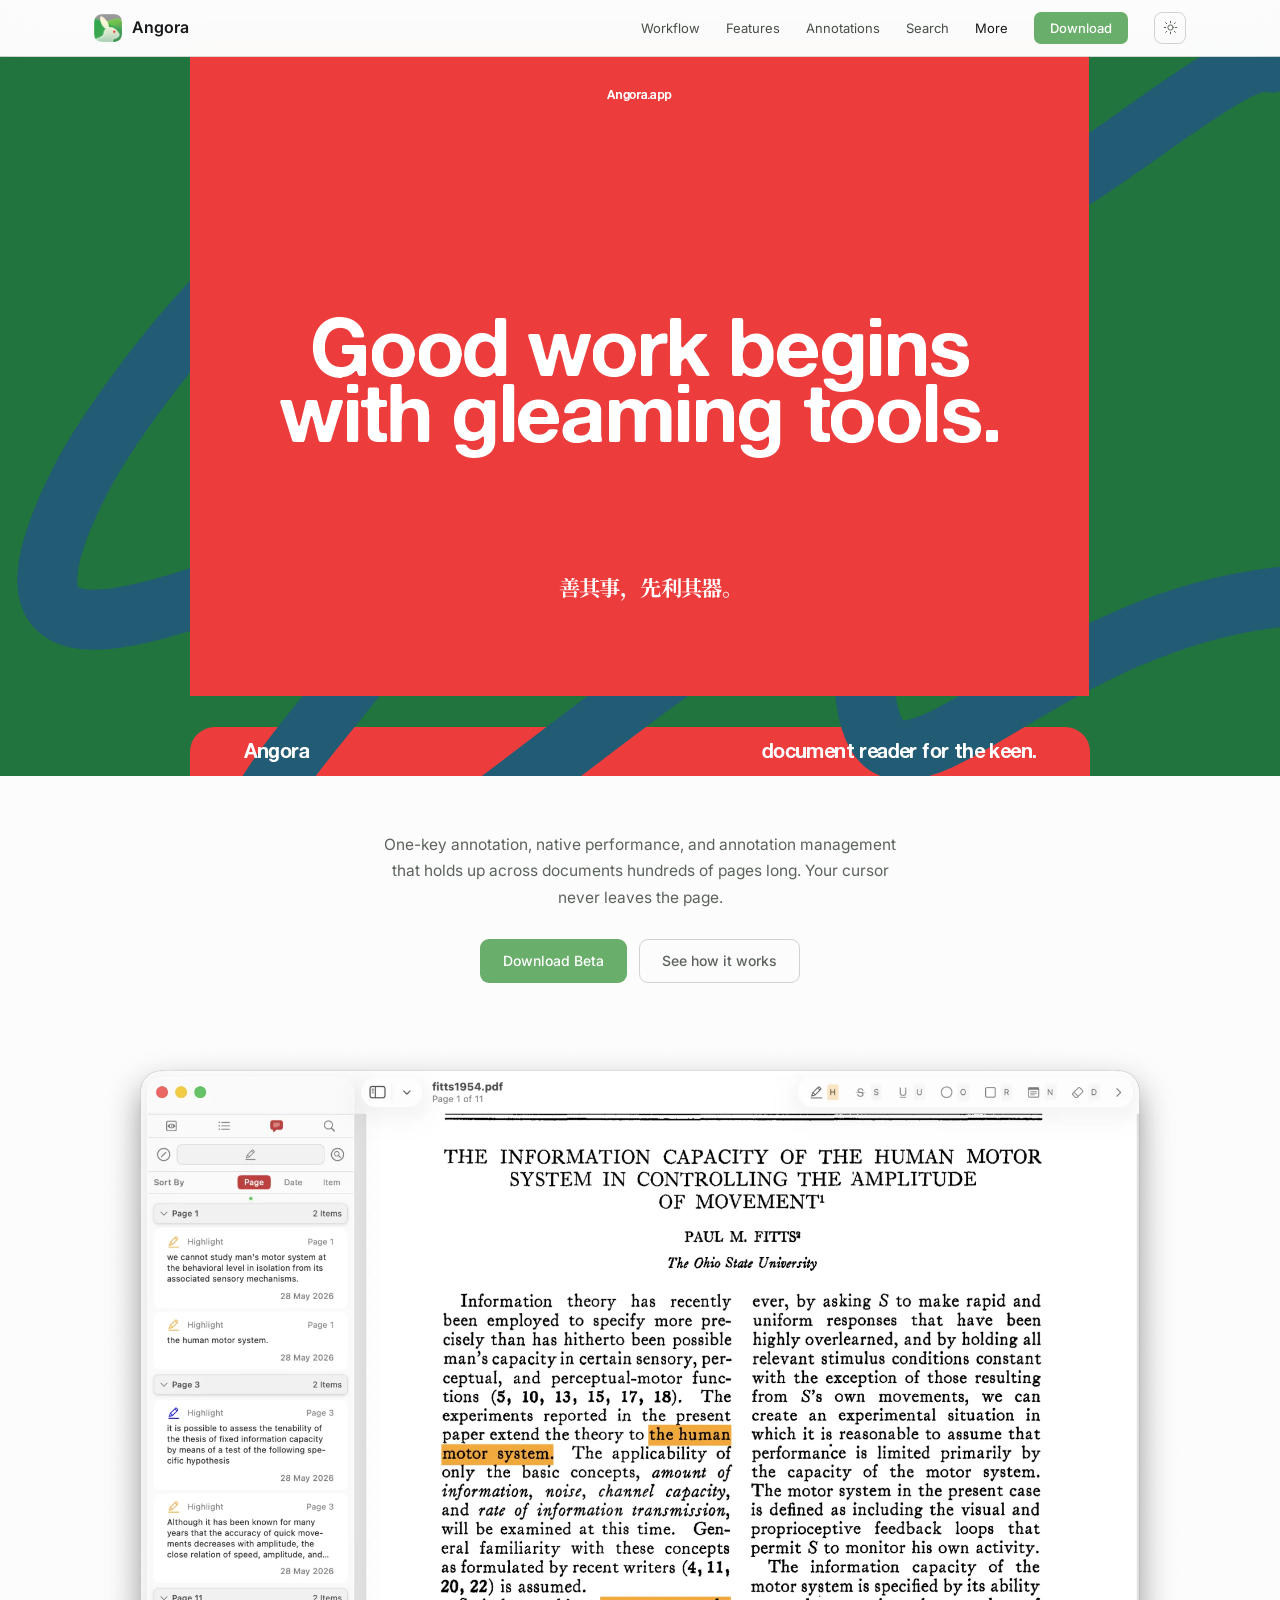
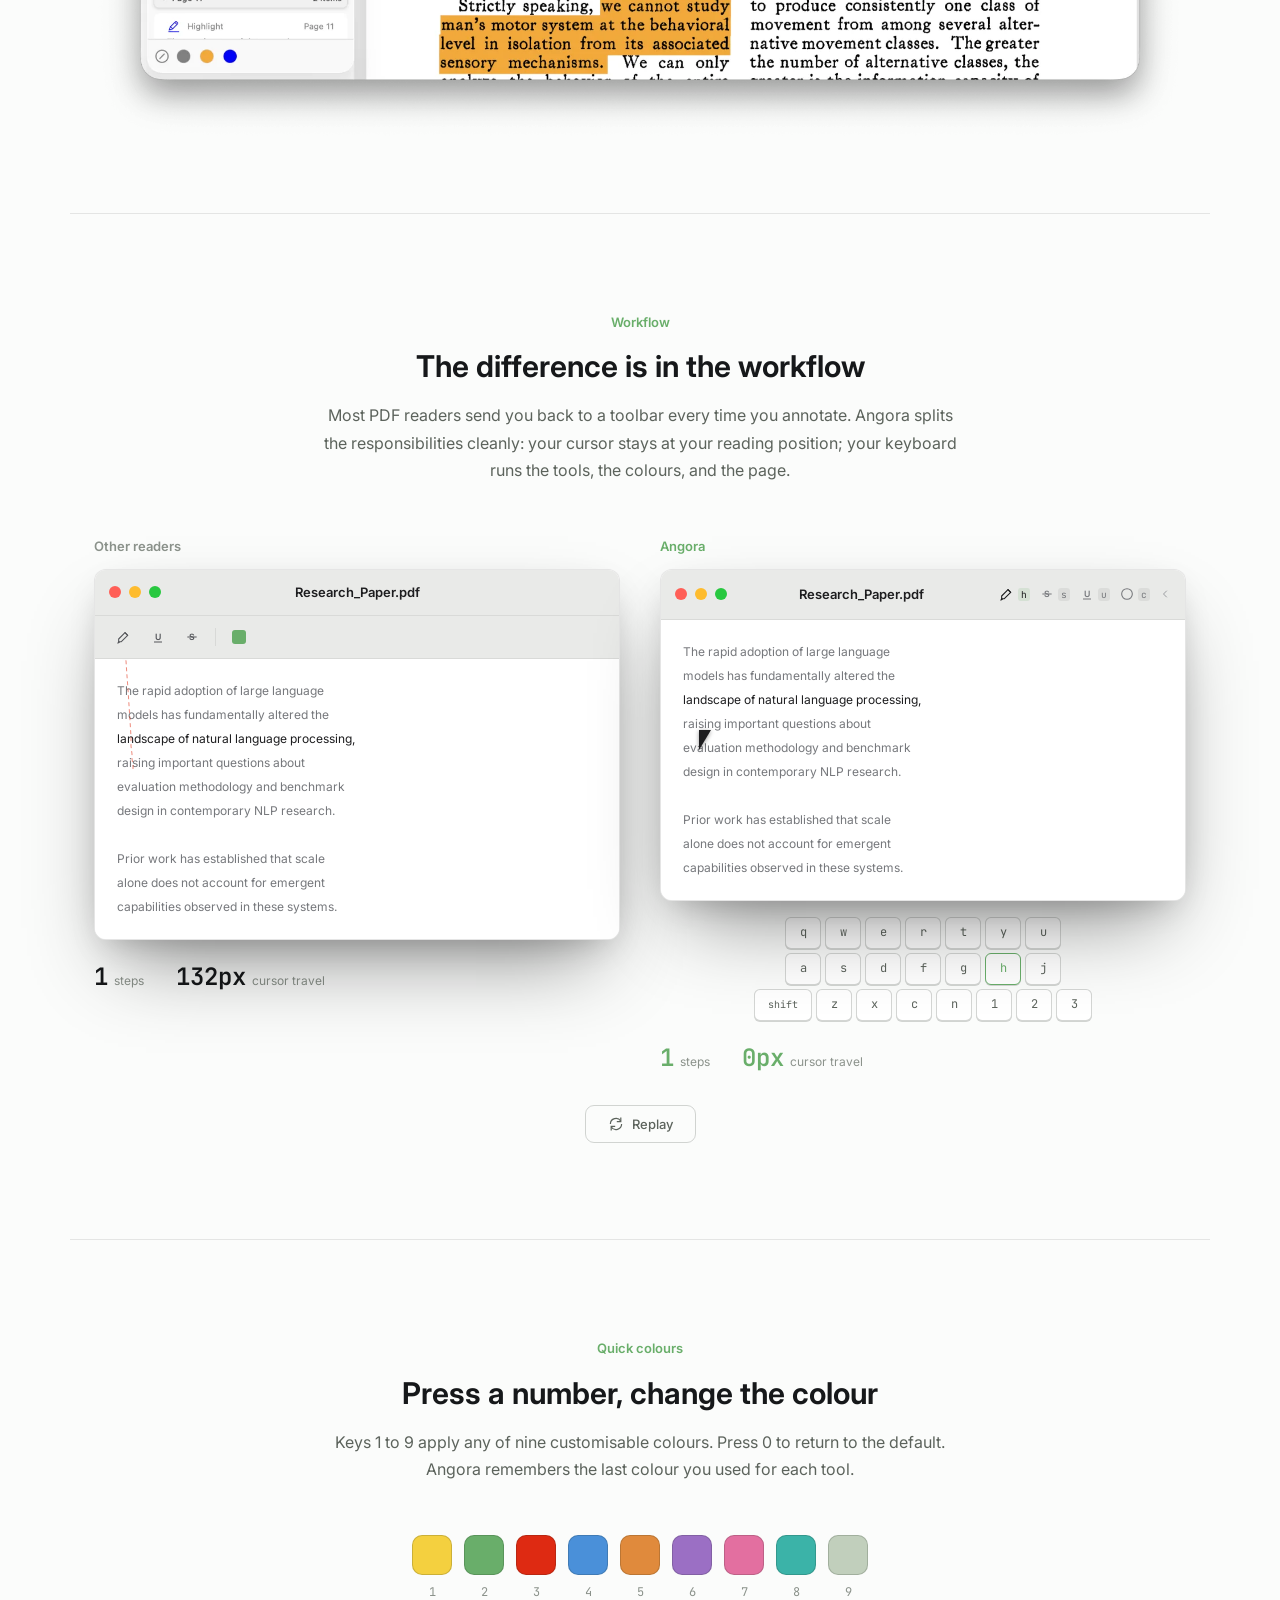
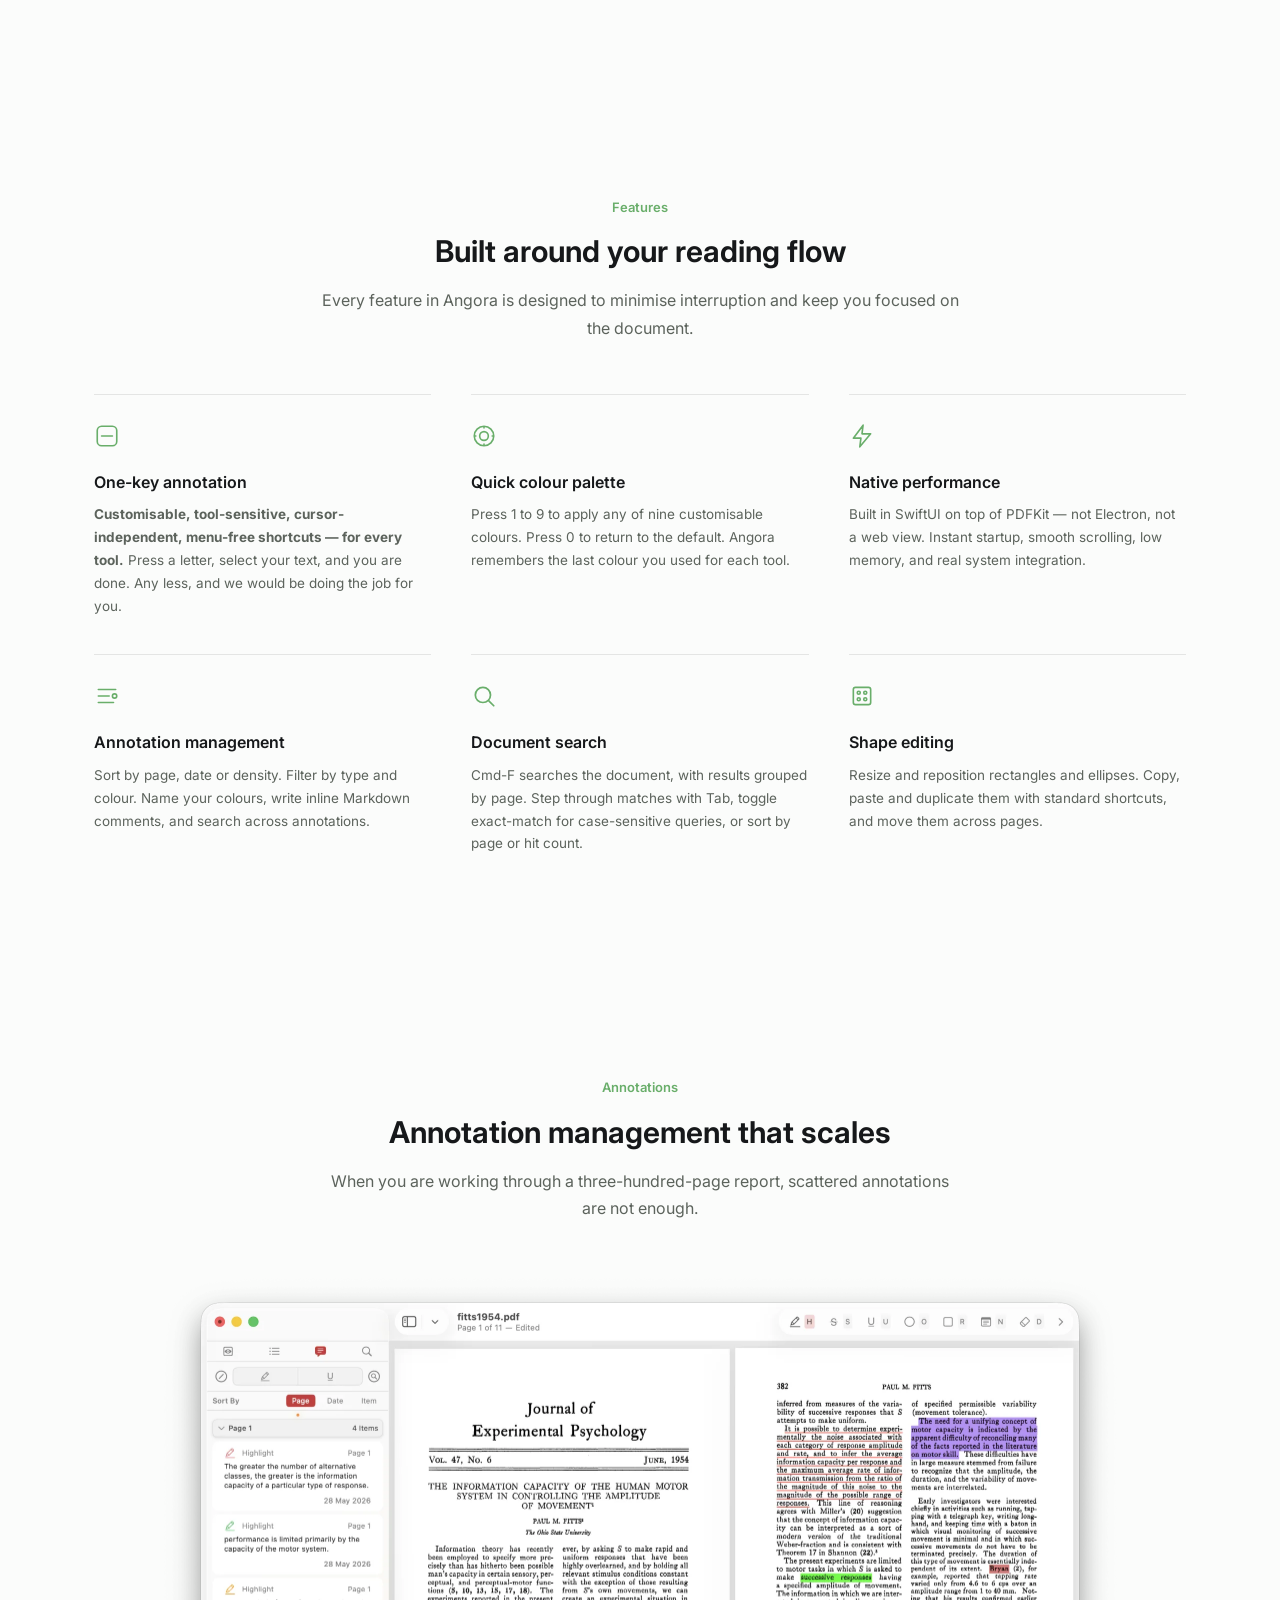
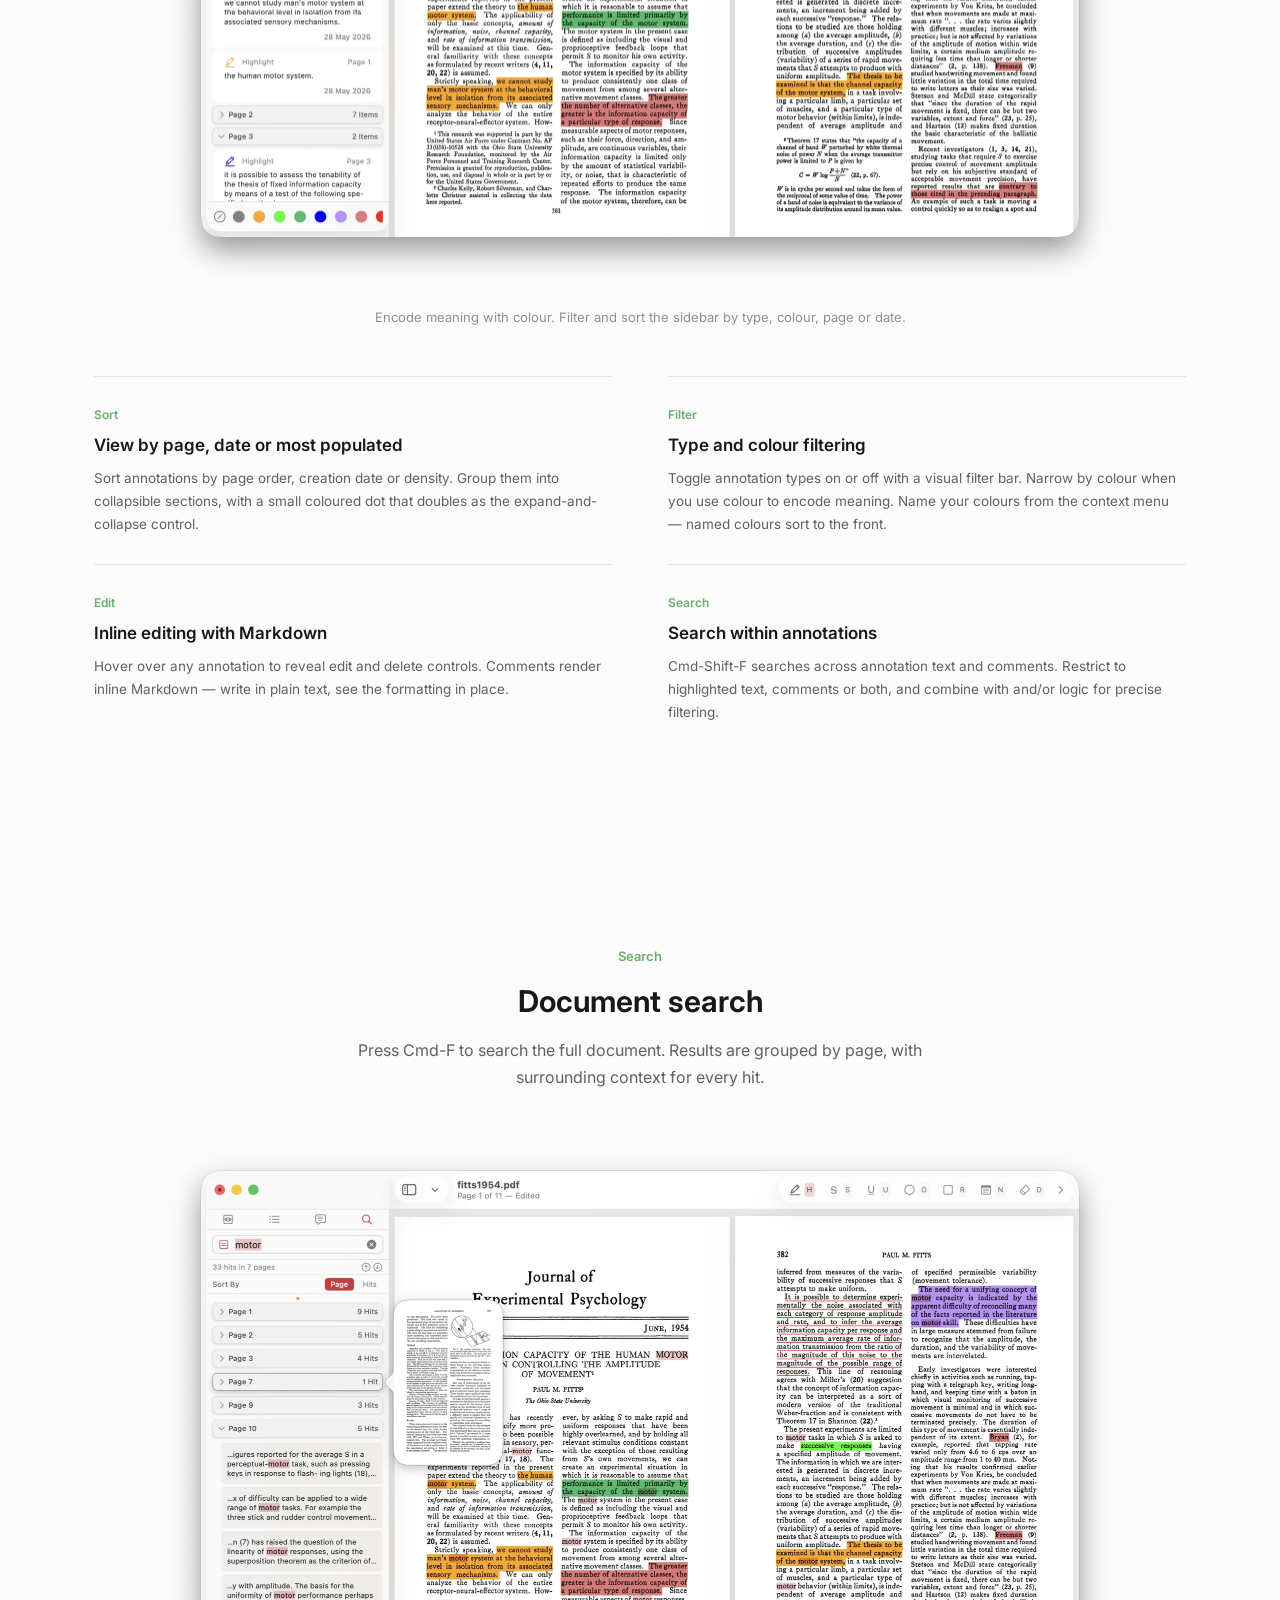
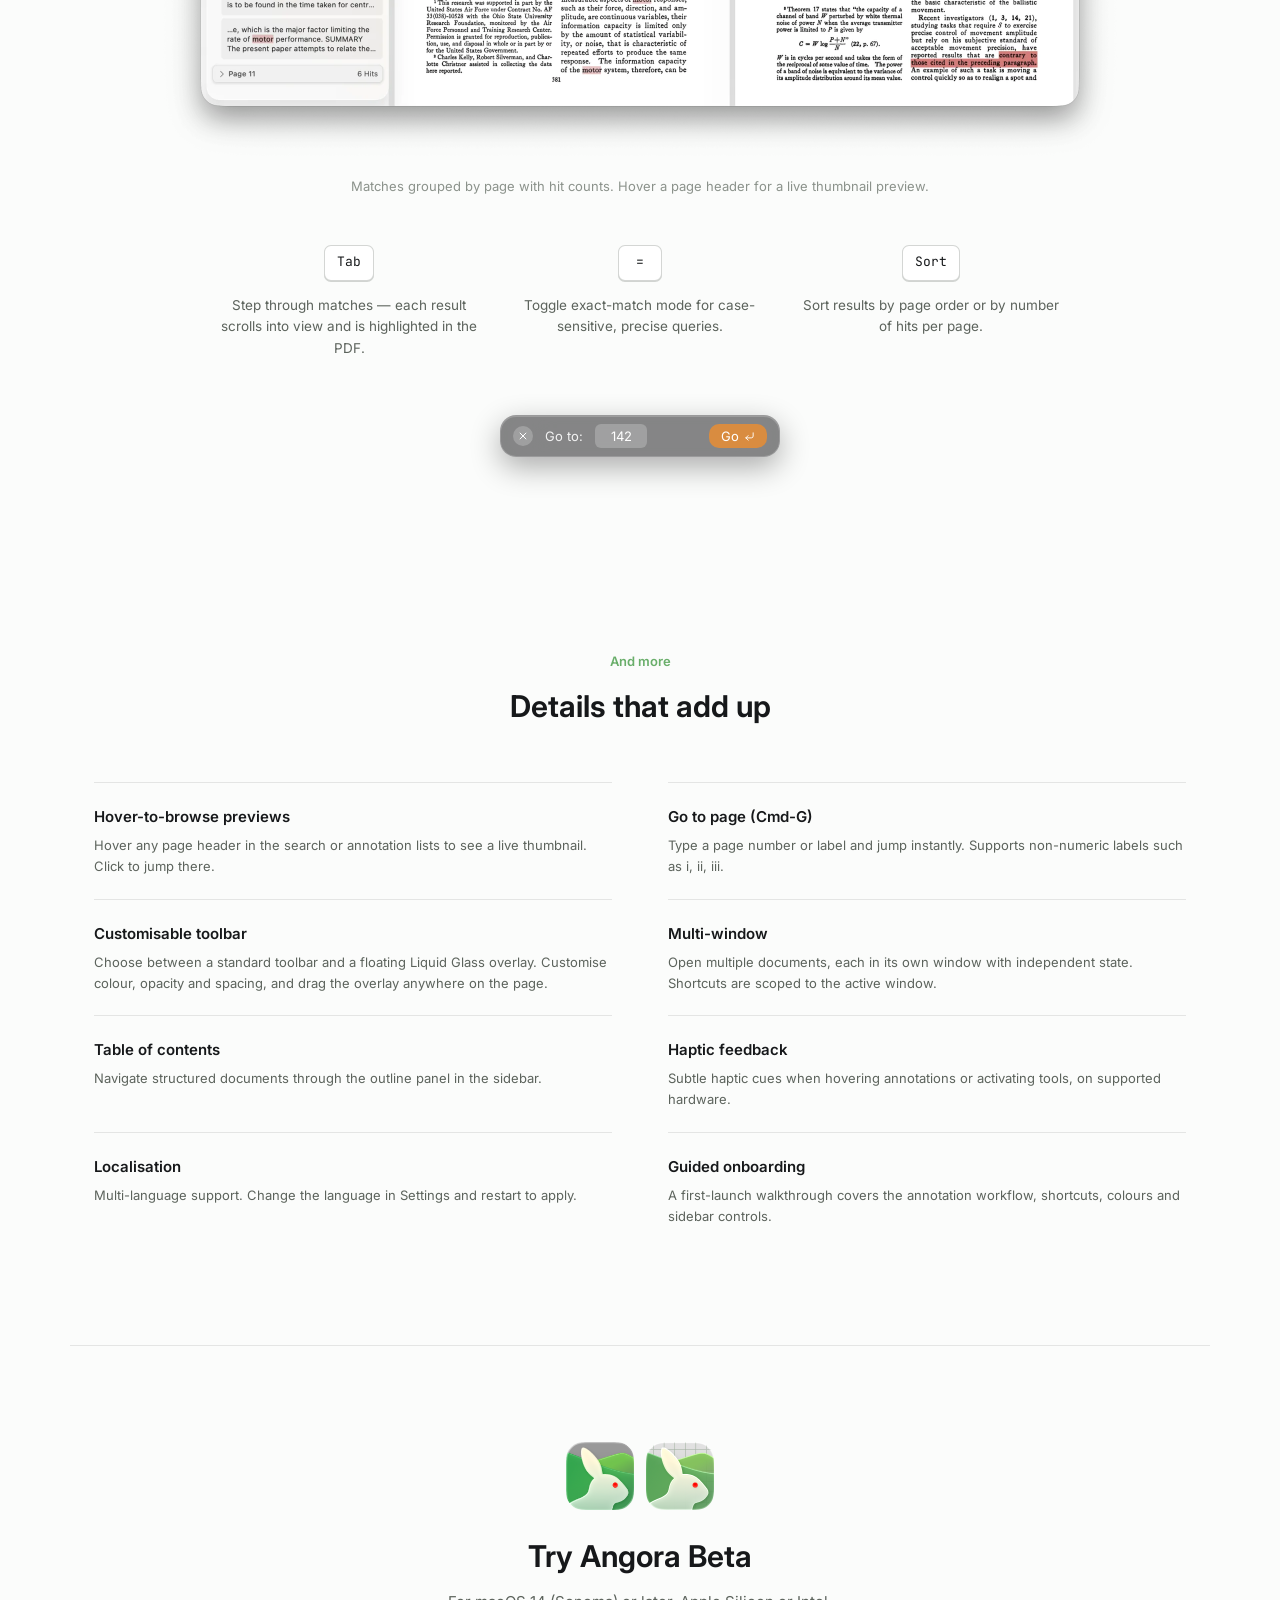
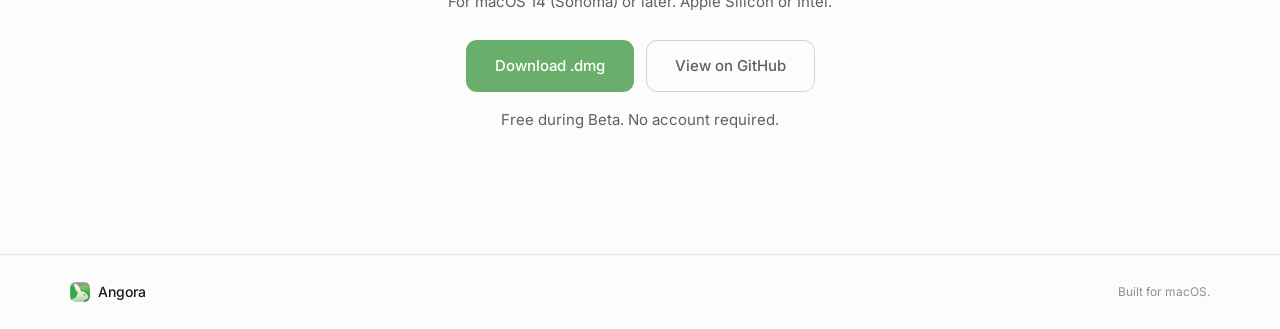
==== commit 8a6e0618: "Polish GitHub Pages site" ====
--- a/index.html
+++ b/index.html
@@ -10,10 +10,14 @@
   <link rel="icon" type="image/png" href="assets/app-icon.png">
   <link rel="preconnect" href="https://fonts.googleapis.com">
   <link rel="preconnect" href="https://fonts.gstatic.com" crossorigin>
+  <link rel="preload" href="assets/fonts/AlteHaasGroteskBold.woff2" as="font" type="font/woff2" crossorigin>
   <link
     href="https://fonts.googleapis.com/css2?family=Inter:wght@300;400;500;600;700&family=JetBrains+Mono:wght@400;500&display=swap"
     rel="stylesheet">
-  <link rel="stylesheet" href="style.css">
+  <link
+    href="https://fonts.googleapis.com/css2?family=Noto+Serif+SC:wght@700&text=%E5%96%84%E5%85%B6%E4%BA%8B%EF%BC%8C%E5%85%88%E5%88%A9%E5%85%B6%E5%99%A8%E3%80%82&display=swap"
+    rel="stylesheet">
+  <link rel="stylesheet" href="style.css?v=5">
 
   <meta property="og:type" content="website">
   <meta property="og:title" content="Angora — Good work begins with gleaming tools.">
@@ -68,23 +72,38 @@
     </div>
   </nav>
 
-  <!-- Hero -->
+  <!-- Hero — composable poster (Figma node 311:27).
+       Layer order, low to high z:
+         1. Green field (.hero-poster background)
+         2. Lower red banner
+         3. Animated scribe (z:2)
+         4. Main red card (z:3) and poster text -->
   <section class="hero" id="hero">
-    <div class="hero-content">
-      <img src="assets/app-icon.png" alt="Angora app icon" class="hero-icon">
-      <h1>Good work begins with gleaming tools.</h1>
-      <p class="aphorism-zh" lang="zh-Hans">工欲善其事，必先利其器</p>
-      <details class="aphorism-trivia hero-trivia">
-        <summary>On the saying</summary>
-        <div class="aphorism-trivia-body">
-          <p>From the <em>Analects of Confucius</em>, Book XV. A student asked how to practise virtue; Confucius answered
-            with a craftsman's metaphor — a workman who wishes to do his work well must first sharpen his tools. Two and a
-            half millennia later, the line survives as a quiet argument that the quality of the work is inseparable from
-            the quality of the instrument.</p>
-          <p class="aphorism-cite">— 《论语 · 卫灵公》</p>
+    <div class="hero-poster">
+      <h1 class="visually-hidden">Good work begins with gleaming tools.</h1>
+      <p class="visually-hidden" lang="zh-Hans">工欲善其事，必先利其器 — Angora, a document reader for the keen.</p>
+
+      <svg class="poster-scribe" viewBox="0 0 1920 1080" preserveAspectRatio="none" aria-hidden="true">
+        <path class="scribe-draw" pathLength="1"
+          d="M1908 10.0002C1809.25 -10.7572 1460 390.891 1369.5 197.5C1279 4.1088 1034.59 14.9838 1032.81 140.292C1031.51 231.197 1050.17 312.084 1096.81 390.891C1156.11 491.116 1390.26 536.673 1333.53 637.635C1263 763.127 796.483 622.718 758.304 612.189C534.842 550.563 758.304 416.5 636.5 246.5C514.697 76.5001 191 497.431 120 637.635C-107.287 1086.46 523.291 652.393 599.269 763.127C675.247 873.86 240.474 1147.78 389 1294.5C512.605 1416.6 1299.88 552.989 1294.5 872.833C1287.77 1273.33 1513.61 838.03 1945.5 809.333"
+          fill="none" stroke="#215C74" stroke-width="90" stroke-linecap="round"/>
+      </svg>
+
+      <div class="poster-card">
+        <div class="poster-card-static" aria-hidden="true">
+          <div class="poster-card-mark">Angora.app</div>
+          <div class="poster-card-headline">Good work begins with gleaming tools.</div>
+          <div class="poster-card-aphorism" lang="zh-Hans">善其事，先利其器。</div>
         </div>
-      </details>
-      <p class="hero-tagline">A document reader for the keen.</p>
+      </div>
+
+      <div class="poster-banner" aria-hidden="true">
+        <span class="poster-banner-mark">Angora</span>
+        <span class="poster-banner-tagline">document reader for the keen.</span>
+      </div>
+    </div>
+
+    <div class="hero-meta">
       <p class="hero-sub">One-key annotation, native performance, and annotation management that holds up across
         documents hundreds of pages long. Your cursor never leaves the page.</p>
       <div class="hero-actions">
@@ -92,12 +111,13 @@
         <a href="#demo" class="btn btn-ghost">See how it works</a>
       </div>
     </div>
-
-    <div class="hero-visual">
-      <img src="assets/app-annotations.webp"
-        alt="Angora showing a PDF with colour-coded highlights and the annotation sidebar, annotation tools embedded in the macOS toolbar"
-        class="hero-shot" width="1920" height="1233">
-    </div>
+  </section>
+
+  <!-- Hero preview screenshot -->
+  <section class="hero-preview" aria-label="Angora app preview">
+    <img src="assets/app-annotations.webp"
+      alt="Angora showing a PDF with colour-coded highlights and the annotation sidebar, annotation tools embedded in the macOS toolbar"
+      class="hero-shot" width="1920" height="1233">
   </section>
 
   <!-- Interactive Demo -->
@@ -546,7 +566,10 @@
   <!-- Download -->
   <section class="section download-section" id="download">
     <div class="download-content">
-      <img src="assets/app-icon.png" alt="Angora" class="download-icon">
+      <div class="download-icon-row" aria-label="Angora Beta">
+        <img src="assets/app-icon.png" alt="Angora" class="download-icon">
+        <img src="assets/app-icon-beta.png" alt="Angora Beta" class="download-icon">
+      </div>
       <h2>Try Angora Beta</h2>
       <p>For macOS 14 (Sonoma) or later. Apple Silicon or Intel.</p>
       <div class="download-actions">
@@ -569,7 +592,7 @@
     </div>
   </footer>
 
-  <script src="script.js"></script>
+  <script src="script.js?v=3"></script>
 </body>
 
-</html>+</html>
--- a/style.css
+++ b/style.css
@@ -6,6 +6,14 @@
    Light + dark theming via [data-theme].
    The mocked app window is always a light macOS 26 window.
    =========================== */
+
+@font-face {
+  font-family: 'Alte Haas Grotesk';
+  src: url('assets/fonts/AlteHaasGroteskBold.woff2') format('woff2');
+  font-weight: 700;
+  font-style: normal;
+  font-display: swap;
+}
 
 :root {
   /* Brand constants (theme-independent) */
@@ -250,63 +258,200 @@
 }
 
 /* ===========================
-   Hero
+   Hero — composable poster (Figma node 311:27)
+   Pixel coordinates in this section come from the Figma OP frame
+   (1920×1080). Card-relative units use cqw (1cqw = 1% of card width).
    =========================== */
 
 .hero {
+  max-width: none;
+  margin: 0;
+  padding: 56px 0 56px;
+  display: flex;
+  flex-direction: column;
+  align-items: center;
+  gap: 56px;
+}
+
+.hero-poster {
+  --card-w: min(1349px, 70.26vw, calc((100svh - 56px) * 1349 / 1080)); /* 1349/1920 */
+  position: relative;
+  width: 100%;
+  height: calc(var(--card-w) * 1080 / 1349);
+  background: #21743e;
+  overflow: hidden;
+  display: flex;
+  flex-direction: column;
+}
+
+/* Scribe — clipped to the OP frame just like the Figma annotation. */
+.poster-scribe {
+  position: absolute;
+  top: 0;
+  left: 50%;
+  width: max(100%, calc(var(--card-w) * 1920 / 1349));
+  height: calc(var(--card-w) * 1080 / 1349);
+  transform: translateX(-50%);
+  z-index: 2;
+  pointer-events: none;
+}
+
+.scribe-draw {
+  stroke-dasharray: 1;
+  stroke-dashoffset: 1;
+  animation: scribe-draw 2.6s cubic-bezier(0.65, 0.05, 0.36, 1) 0.35s forwards;
+}
+
+@keyframes scribe-draw {
+  to { stroke-dashoffset: 0; }
+}
+
+@media (prefers-reduced-motion: reduce) {
+  .scribe-draw { animation: none; stroke-dashoffset: 0; }
+}
+
+/* Main red card — z above scribe, in flow so the banner lands at y=1006. */
+.poster-card {
+  position: relative;
+  z-index: 3;
+  width: var(--card-w);
+  margin: 0 auto;
+  background: #ed3c3c;
+  container-type: inline-size;
+  container-name: card;
+  color: #ffffff;
+}
+
+/* Static area replicates the original 1349×960 card exactly. */
+.poster-card-static {
+  position: relative;
+  width: 100%;
+  height: 71.16cqw; /* 960/1349 — matches Figma OP frame */
+}
+
+.poster-card-mark {
+  position: absolute;
+  top: 3.7cqw; /* 50/1349 */
+  left: 50%;
+  transform: translateX(-50%);
+  font-family: 'Alte Haas Grotesk', var(--font);
+  font-size: 1.35cqw;
+  line-height: 1;
+  font-weight: 700;
+  letter-spacing: -0.03em;
+  white-space: nowrap;
+}
+
+.poster-card-headline {
+  position: absolute;
+  top: 36cqw; /* 486/1349 — vertical centre */
+  left: 50%;
+  transform: translate(-50%, -50%);
+  width: 88.07cqw; /* 1188/1349 */
+  text-align: center;
+  font-family: 'Alte Haas Grotesk', var(--font);
+  font-size: 8.9cqw; /* 120/1349 */
+  line-height: 0.833;
+  font-weight: 700;
+  letter-spacing: -0.03em;
+}
+
+.poster-card-aphorism {
+  position: absolute;
+  top: 59cqw; /* 796/1349 — vertical centre */
+  left: 0;
+  right: 38.62cqw; /* (1349-828)/1349 */
+  transform: translateY(-50%);
+  text-align: right;
+  font-family: 'Songti SC', 'STSong', 'SimSun', 'Noto Serif SC', serif;
+  font-size: 2.37cqw; /* 32/1349 */
+  line-height: 1.2;
+  font-weight: 700;
+  letter-spacing: -0.03em;
+}
+
+/* Lower red banner — bg sits below the scribe (z:1), text sits above (z:3). */
+.poster-banner {
+  position: relative;
+  width: var(--card-w);
+  margin: calc(var(--card-w) * 46 / 1349) auto 0;
+  height: calc(var(--card-w) * 74 / 1349);
+  display: flex;
+  align-items: center;
+  justify-content: space-between;
+  padding: 0 calc(var(--card-w) * 80 / 1349);
+  color: #ffffff;
+  font-family: 'Alte Haas Grotesk', var(--font);
+  font-size: max(12px, calc(var(--card-w) * 30 / 1349));
+  font-weight: 700;
+  line-height: 0.9;
+  letter-spacing: -0.03em;
+  white-space: nowrap;
+}
+
+.poster-banner::before {
+  content: '';
+  position: absolute;
+  inset: 0;
+  background: #ed3c3c;
+  border-top-left-radius: calc(var(--card-w) * 37 / 1349);
+  border-top-right-radius: calc(var(--card-w) * 37 / 1349);
+  z-index: 1;
+}
+
+.poster-banner > * {
+  position: relative;
+  z-index: 3;
+}
+
+/* Mobile / narrow viewports — make the poster take most of the screen. */
+@media (max-width: 760px) {
+  .hero-poster {
+    --card-w: min(92vw, calc((100svh - 56px) * 1349 / 1080));
+  }
+}
+
+.hero-meta {
+  max-width: 560px;
+  text-align: center;
+  padding: 0 24px;
+}
+
+.hero-sub {
+  font-size: 15.5px;
+  color: var(--text-2);
+  line-height: 1.7;
+  margin-bottom: 28px;
+}
+
+.hero-actions {
+  display: flex;
+  gap: 12px;
+  flex-wrap: wrap;
+  justify-content: center;
+}
+
+.visually-hidden {
+  position: absolute;
+  width: 1px;
+  height: 1px;
+  padding: 0;
+  margin: -1px;
+  overflow: hidden;
+  clip: rect(0, 0, 0, 0);
+  white-space: nowrap;
+  border: 0;
+}
+
+/* Hero preview — the app screenshot, shown below the poster.
+   Real app screenshots ship with transparent margins + a baked-in window
+   shadow, so they are shown plainly without extra borders or shadows. */
+.hero-preview {
   max-width: 1140px;
   margin: 0 auto;
-  padding: 150px 24px 90px;
-  display: grid;
-  grid-template-columns: minmax(0, 0.85fr) minmax(0, 1.15fr);
-  align-items: center;
-  gap: 56px;
-}
-
-.hero-content {
-  max-width: 460px;
-}
-
-.hero-icon {
-  width: 76px;
-  height: 76px;
-  border-radius: 17px;
-  margin-bottom: 28px;
-}
-
-.hero h1 {
-  font-size: 52px;
-  font-weight: 700;
-  line-height: 1.05;
-  margin-bottom: 14px;
-}
-
-.hero-tagline {
-  font-size: 20px;
-  color: var(--text);
-  margin-bottom: 14px;
-  font-weight: 400;
-}
-
-.hero-sub {
-  font-size: 15px;
-  color: var(--text-2);
-  line-height: 1.7;
-  margin-bottom: 32px;
-}
-
-.hero-actions {
-  display: flex;
-  gap: 12px;
-  flex-wrap: wrap;
-}
-
-.hero-visual {
-  position: relative;
-}
-
-/* Real app screenshots ship with transparent margins + a baked-in window
-   shadow, so they are shown plainly without extra borders or shadows. */
+  padding: 0 24px 72px;
+}
+
 .hero-shot {
   width: 100%;
   height: auto;
@@ -1127,103 +1272,6 @@
 }
 
 /* ===========================
-   Aphorism / epigraph
-   =========================== */
-
-.aphorism {
-  max-width: 680px;
-  margin: 0 auto;
-  padding: 110px 24px 90px;
-  text-align: center;
-  border-top: 1px solid var(--border);
-}
-
-.aphorism-en {
-  font-size: 26px;
-  font-weight: 400;
-  line-height: 1.4;
-  color: var(--text);
-  margin-bottom: 18px;
-  font-feature-settings: "ss01", "ss02";
-}
-
-.aphorism-zh {
-  font-size: 17px;
-  color: var(--text-3);
-  letter-spacing: 0.08em;
-  margin-bottom: 36px;
-  font-family: 'Songti SC', 'STSong', 'SimSun', 'Noto Serif SC', serif;
-}
-
-.hero-content .aphorism-zh {
-  margin-bottom: 16px;
-}
-
-.aphorism-trivia {
-  display: block;
-  max-width: 560px;
-  margin: 0 auto;
-}
-
-.hero-trivia {
-  margin: 0 0 28px 0;
-  text-align: left;
-}
-
-@media (max-width: 980px) {
-  .hero-trivia {
-    margin: 0 auto 28px;
-    text-align: center;
-  }
-}
-
-.aphorism-trivia summary {
-  list-style: none;
-  cursor: pointer;
-  display: inline-flex;
-  align-items: center;
-  font-size: 12px;
-  color: var(--text-3);
-  padding: 6px 14px;
-  border: 1px solid var(--border-2);
-  border-radius: 999px;
-  transition: color 0.2s ease, border-color 0.2s ease;
-  user-select: none;
-}
-
-.aphorism-trivia summary::-webkit-details-marker { display: none; }
-.aphorism-trivia summary::marker { content: ""; }
-
-.aphorism-trivia summary:hover {
-  color: var(--text);
-  border-color: var(--grey-green);
-}
-
-.aphorism-trivia[open] summary {
-  color: var(--text-2);
-  border-color: var(--border-2);
-}
-
-.aphorism-trivia-body {
-  text-align: left;
-  font-size: 14px;
-  line-height: 1.75;
-  color: var(--text-2);
-  margin-top: 22px;
-  padding: 0 8px;
-}
-
-.aphorism-trivia-body p { margin-bottom: 10px; }
-.aphorism-trivia-body em { font-style: italic; }
-
-.aphorism-cite {
-  color: var(--text-3);
-  font-size: 13px;
-  text-align: right;
-  margin-top: 4px;
-}
-
-/* ===========================
    Download
    =========================== */
 
@@ -1235,13 +1283,20 @@
 .download-content {
   max-width: 480px;
   margin: 0 auto;
+}
+
+.download-icon-row {
+  display: flex;
+  justify-content: center;
+  gap: 12px;
+  margin-bottom: 22px;
 }
 
 .download-icon {
   width: 68px;
   height: 68px;
   border-radius: 15px;
-  margin: 0 auto 22px;
+  object-fit: cover;
 }
 
 .download-content h2 {
@@ -1326,15 +1381,9 @@
 
 @media (max-width: 980px) {
   .hero {
-    grid-template-columns: 1fr;
-    gap: 44px;
-    padding-top: 120px;
-    text-align: center;
+    gap: 40px;
+    padding-top: 56px;
   }
-
-  .hero-content { max-width: 560px; margin: 0 auto; }
-  .hero-icon { margin-left: auto; margin-right: auto; }
-  .hero-actions { justify-content: center; }
 
   .demo-container { grid-template-columns: 1fr; gap: 44px; }
   .features-grid { grid-template-columns: 1fr 1fr; }
@@ -1342,8 +1391,7 @@
 }
 
 @media (max-width: 640px) {
-  .hero h1 { font-size: 38px; }
-  .hero-tagline { font-size: 17px; }
+  .hero { padding-top: 56px; gap: 32px; }
   .features-grid,
   .search-features,
   .detail-grid,
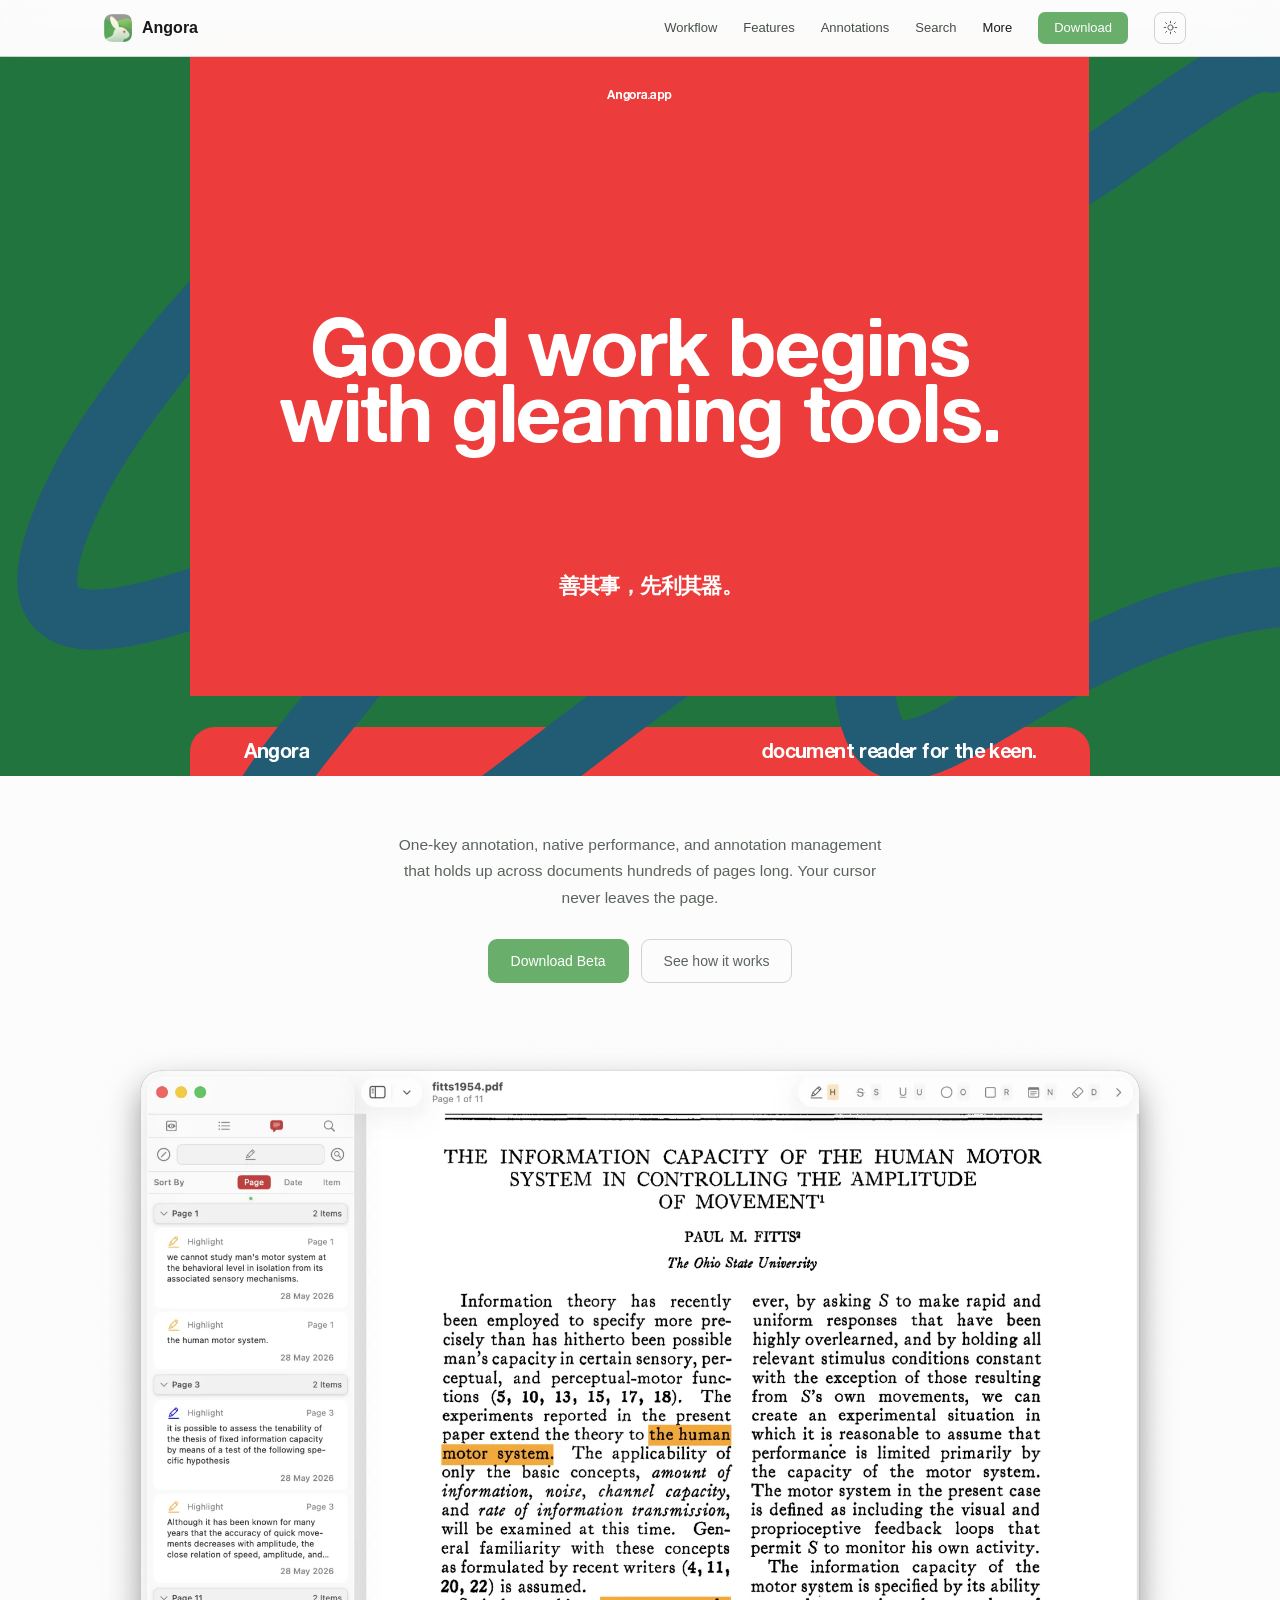
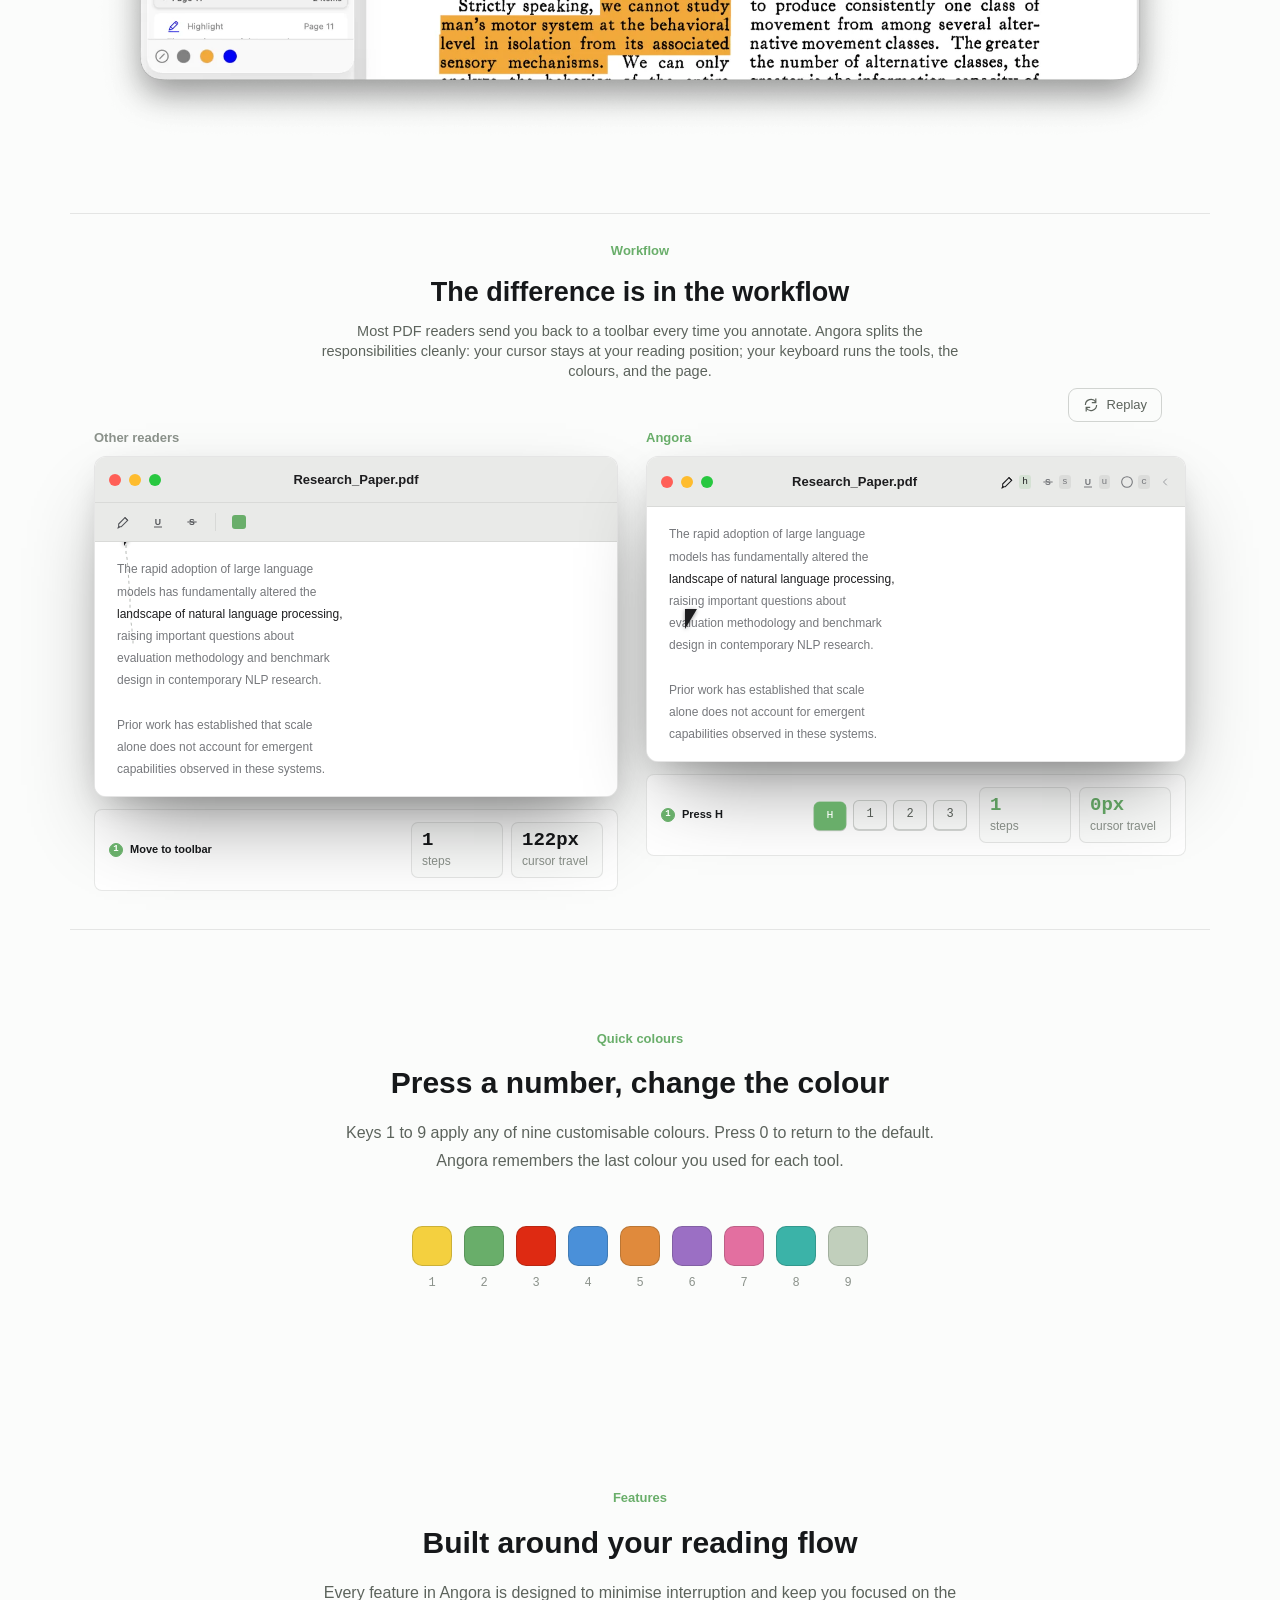
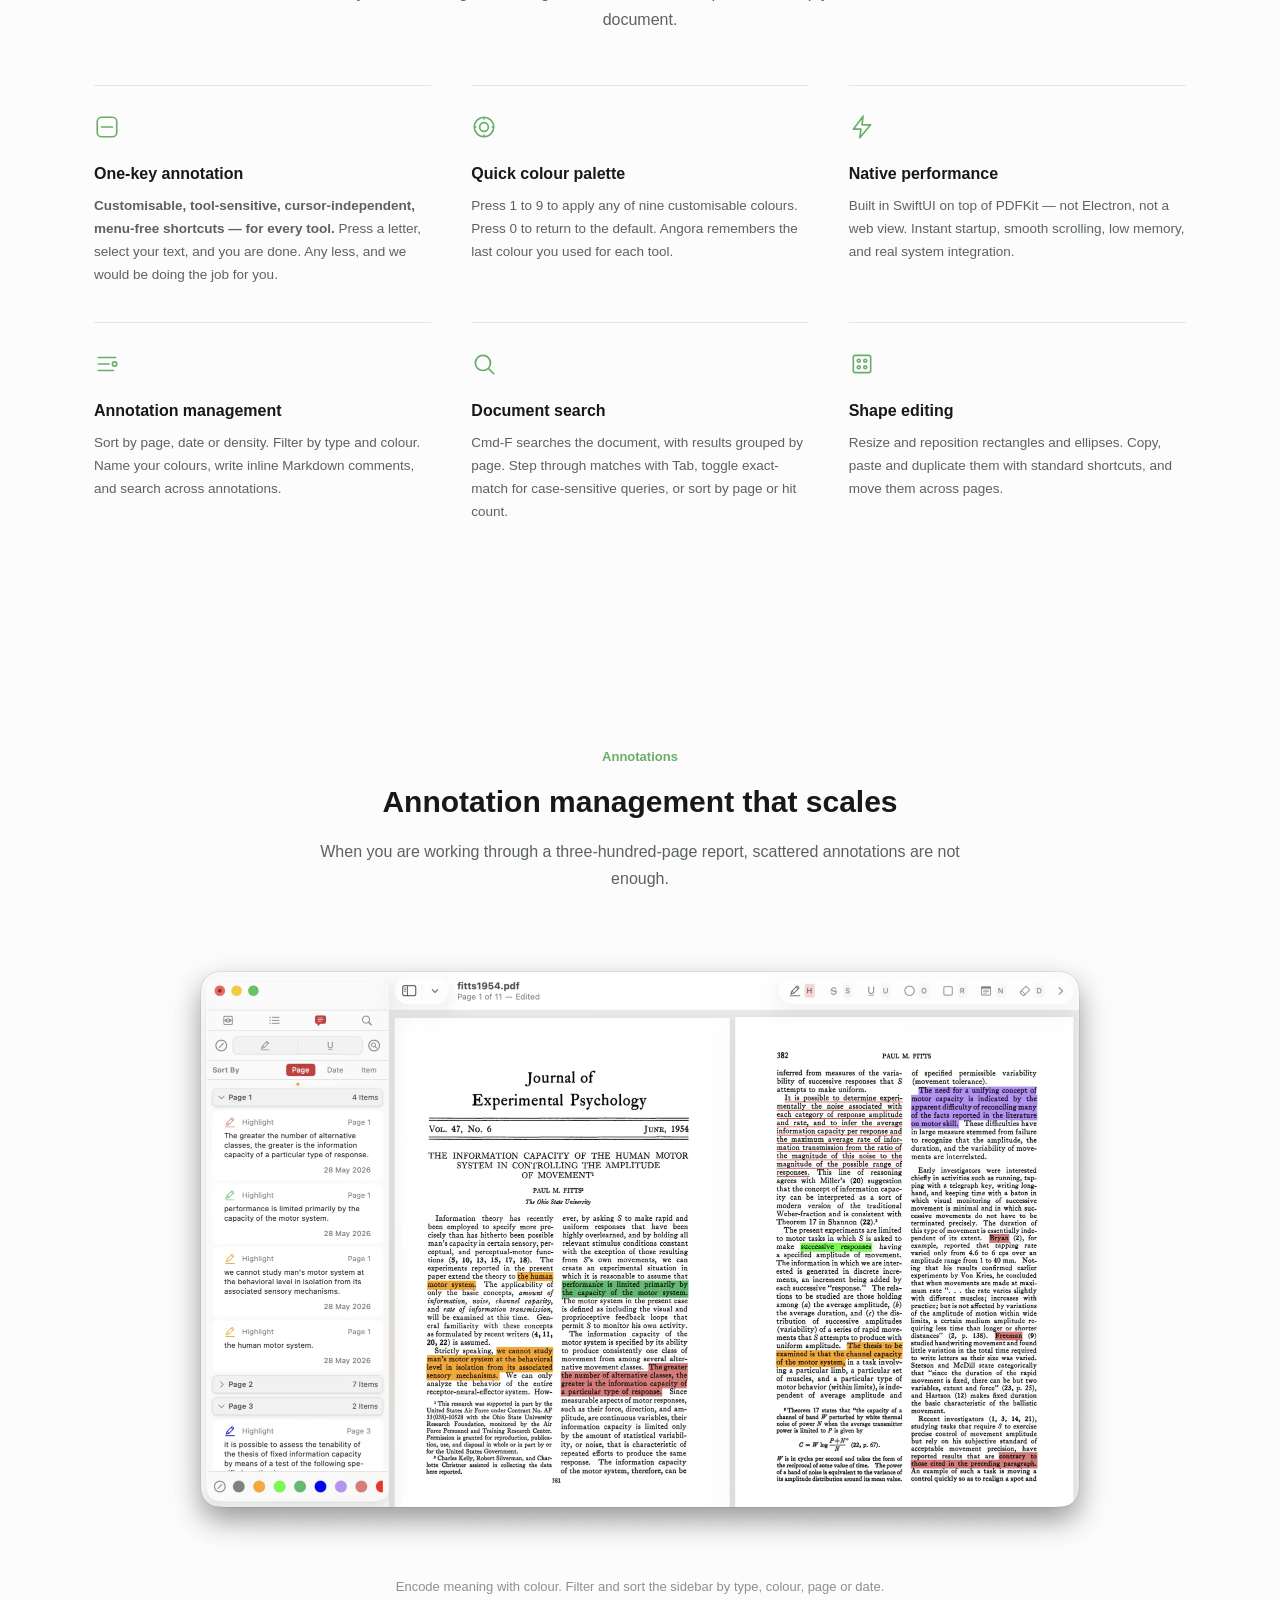
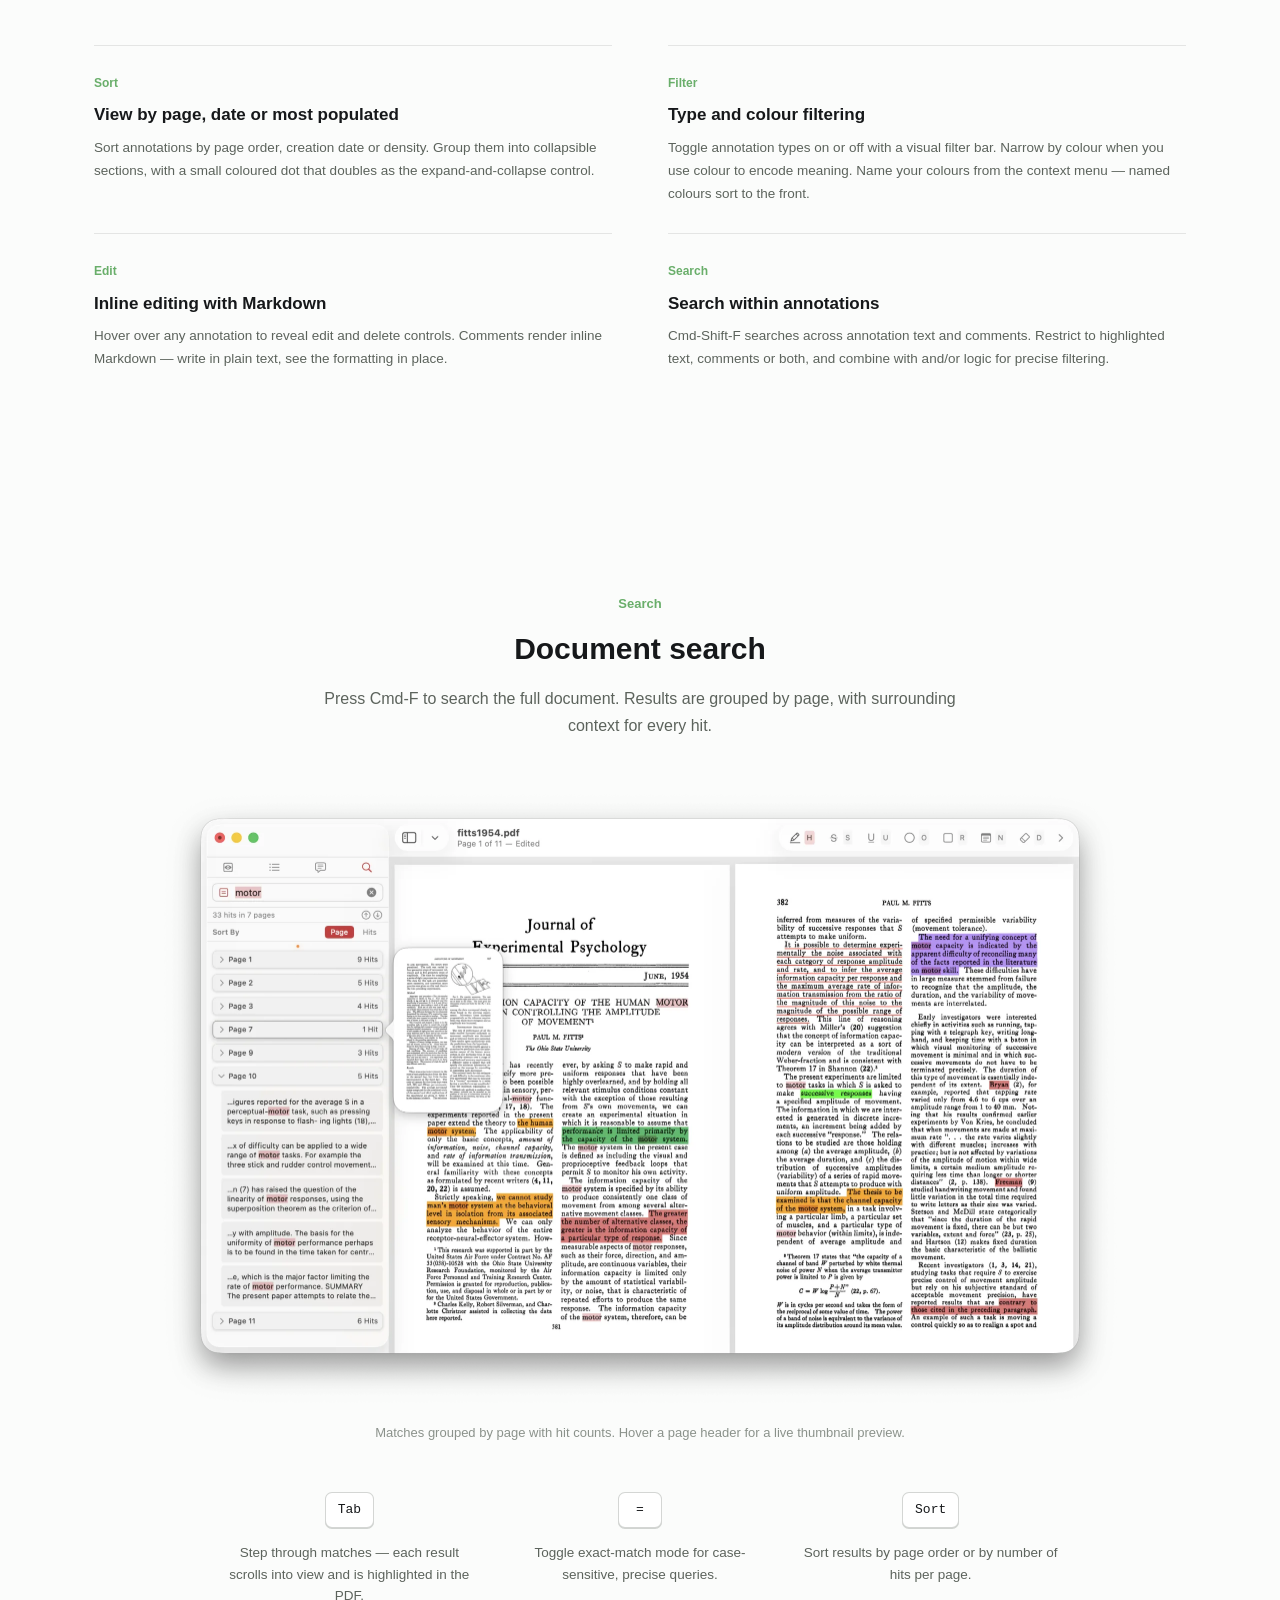
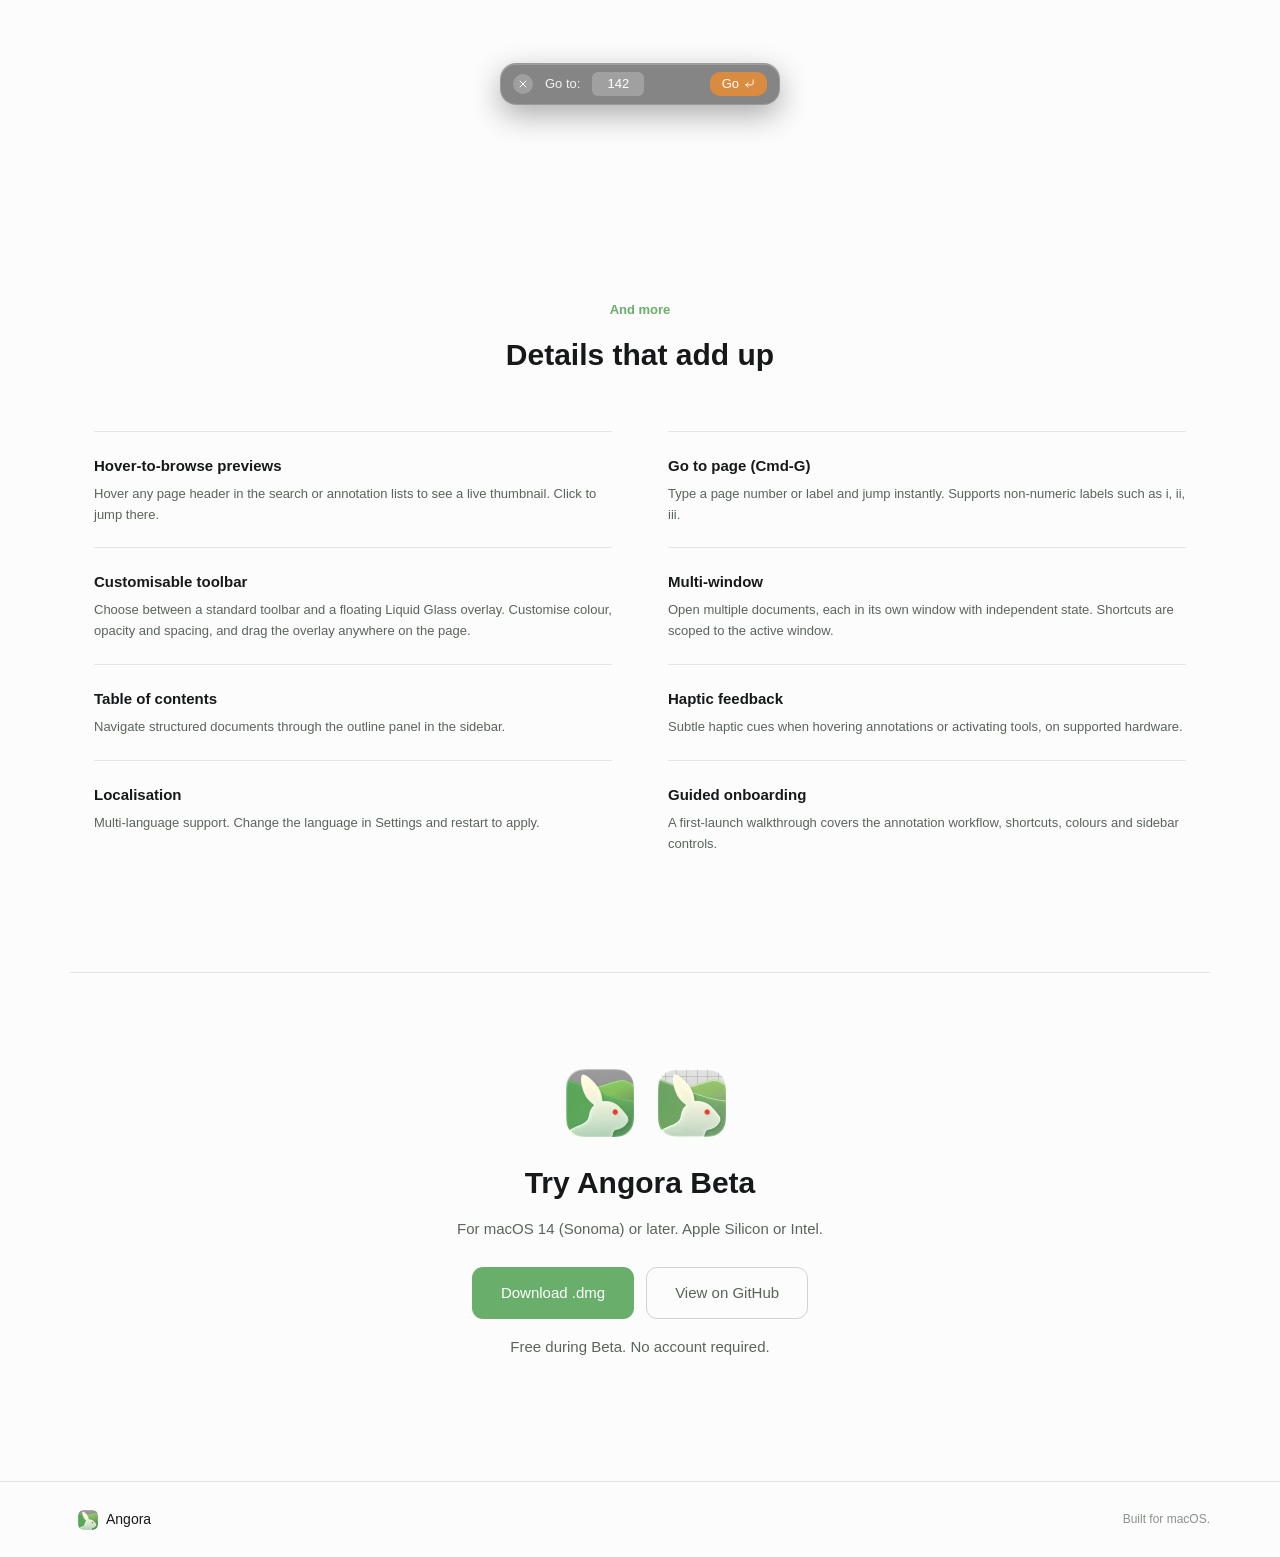
==== commit 5906c887: "Update download link to latest release, fetch dynamically, and refine demo workflow layout and asset" ====
--- a/index.html
+++ b/index.html
@@ -7,17 +7,9 @@
   <title>Angora — Good work begins with gleaming tools</title>
   <meta name="description"
     content="Angora is a native macOS PDF reader and annotator for researchers, scholars and professionals. One-key annotation, native performance, and an annotation sidebar that scales to long documents.">
-  <link rel="icon" type="image/png" href="assets/app-icon.png">
-  <link rel="preconnect" href="https://fonts.googleapis.com">
-  <link rel="preconnect" href="https://fonts.gstatic.com" crossorigin>
+  <link rel="icon" type="image/png" href="assets/icons/app-icon-64.png">
   <link rel="preload" href="assets/fonts/AlteHaasGroteskBold.woff2" as="font" type="font/woff2" crossorigin>
-  <link
-    href="https://fonts.googleapis.com/css2?family=Inter:wght@300;400;500;600;700&family=JetBrains+Mono:wght@400;500&display=swap"
-    rel="stylesheet">
-  <link
-    href="https://fonts.googleapis.com/css2?family=Noto+Serif+SC:wght@700&text=%E5%96%84%E5%85%B6%E4%BA%8B%EF%BC%8C%E5%85%88%E5%88%A9%E5%85%B6%E5%99%A8%E3%80%82&display=swap"
-    rel="stylesheet">
-  <link rel="stylesheet" href="style.css?v=5">
+  <link rel="stylesheet" href="style.css?v=6">
 
   <meta property="og:type" content="website">
   <meta property="og:title" content="Angora — Good work begins with gleaming tools.">
@@ -46,7 +38,14 @@
   <nav class="nav" id="nav">
     <div class="nav-inner">
       <a href="#hero" class="nav-brand">
-        <img src="assets/app-icon.png" alt="Angora" class="nav-icon">
+        <picture class="nav-icon-wrap">
+          <source type="image/webp"
+            srcset="assets/icons/app-icon-32.webp 32w, assets/icons/app-icon-64.webp 64w, assets/icons/app-icon-128.webp 128w"
+            sizes="28px">
+          <img src="assets/icons/app-icon-64.png"
+            srcset="assets/icons/app-icon-32.png 32w, assets/icons/app-icon-64.png 64w, assets/icons/app-icon-128.png 128w"
+            sizes="28px" alt="Angora" class="nav-icon" width="28" height="28" decoding="async">
+        </picture>
         <span>Angora</span>
       </a>
       <div class="nav-links">
@@ -117,7 +116,7 @@
   <section class="hero-preview" aria-label="Angora app preview">
     <img src="assets/app-annotations.webp"
       alt="Angora showing a PDF with colour-coded highlights and the annotation sidebar, annotation tools embedded in the macOS toolbar"
-      class="hero-shot" width="1920" height="1233">
+      class="hero-shot" width="1920" height="1233" decoding="async" fetchpriority="high">
   </section>
 
   <!-- Interactive Demo -->
@@ -128,6 +127,23 @@
       <p>Most PDF readers send you back to a toolbar every time you annotate. Angora splits the responsibilities
         cleanly: your cursor stays at your reading position; your keyboard runs the tools, the colours, and the page.
       </p>
+    </div>
+
+    <div class="demo-controls">
+      <div class="demo-switcher" role="tablist" aria-label="Workflow demo view">
+        <button type="button" data-demo-view="preview" role="tab" aria-selected="false"
+          aria-controls="demo-preview">Other readers</button>
+        <button type="button" class="active" data-demo-view="angora" role="tab" aria-selected="true"
+          aria-controls="demo-angora">Angora</button>
+      </div>
+      <button class="btn btn-ghost demo-replay" id="demo-replay">
+        <svg viewBox="0 0 20 20" fill="none" stroke="currentColor" stroke-width="1.5">
+          <path d="M3 10a7 7 0 0 1 12.9-3.7M17 10a7 7 0 0 1-12.9 3.7" />
+          <polyline points="16 2 16 7 11 7" />
+          <polyline points="4 18 4 13 9 13" />
+        </svg>
+        Replay
+      </button>
     </div>
 
     <div class="demo-container">
@@ -190,16 +206,19 @@
             </div>
           </div>
         </div>
-        <div class="demo-stats" id="preview-stats">
-          <div class="stat"><span class="stat-value" id="preview-steps">—</span><span class="stat-label">steps</span>
-          </div>
-          <div class="stat"><span class="stat-value" id="preview-distance">—</span><span class="stat-label">cursor
-              travel</span></div>
+        <div class="demo-panel-footer">
+          <ol class="demo-step-list" id="preview-step-list" aria-label="Other readers workflow steps"></ol>
+          <div class="demo-stats" id="preview-stats">
+            <div class="stat"><span class="stat-value" id="preview-steps">—</span><span class="stat-label">steps</span>
+            </div>
+            <div class="stat"><span class="stat-value" id="preview-distance">—</span><span class="stat-label">cursor
+                travel</span></div>
+          </div>
         </div>
       </div>
 
       <!-- Angora side -->
-      <div class="demo-panel demo-panel-angora" id="demo-angora">
+      <div class="demo-panel demo-panel-angora active" id="demo-angora">
         <div class="demo-label demo-label-angora">Angora</div>
         <div class="os-window demo-window">
           <div class="os-titlebar with-tools">
@@ -269,54 +288,24 @@
             </div>
           </div>
         </div>
-        <!-- Mock keyboard -->
-        <div class="mock-keyboard" id="mock-keyboard">
-          <div class="kb-row">
-            <div class="kb-key" data-key="Q">q</div>
-            <div class="kb-key" data-key="W">w</div>
-            <div class="kb-key" data-key="E">e</div>
-            <div class="kb-key" data-key="R">r</div>
-            <div class="kb-key" data-key="T">t</div>
-            <div class="kb-key" data-key="Y">y</div>
-            <div class="kb-key" data-key="U">u</div>
-          </div>
-          <div class="kb-row">
-            <div class="kb-key" data-key="A">a</div>
-            <div class="kb-key" data-key="S">s</div>
-            <div class="kb-key" data-key="D">d</div>
-            <div class="kb-key" data-key="F">f</div>
-            <div class="kb-key" data-key="G">g</div>
-            <div class="kb-key kb-key-tool" data-key="H">h</div>
-            <div class="kb-key" data-key="J">j</div>
-          </div>
-          <div class="kb-row">
-            <div class="kb-key kb-key-wide">shift</div>
-            <div class="kb-key" data-key="Z">z</div>
-            <div class="kb-key" data-key="X">x</div>
-            <div class="kb-key" data-key="C">c</div>
-            <div class="kb-key" data-key="N">n</div>
-            <div class="kb-key" data-key="1">1</div>
-            <div class="kb-key" data-key="2">2</div>
-            <div class="kb-key" data-key="3">3</div>
+        <div class="demo-panel-footer">
+          <ol class="demo-step-list" id="angora-step-list" aria-label="Angora workflow steps"></ol>
+          <div class="shortcut-strip" aria-label="Angora shortcut keys">
+            <span class="kb-key kb-key-tool" data-key="H">H</span>
+            <span class="kb-key" data-key="1">1</span>
+            <span class="kb-key" data-key="2">2</span>
+            <span class="kb-key" data-key="3">3</span>
+          </div>
+          <div class="demo-stats" id="angora-stats">
+            <div class="stat"><span class="stat-value" id="angora-steps">—</span><span class="stat-label">steps</span>
+            </div>
+            <div class="stat"><span class="stat-value" id="angora-distance">—</span><span class="stat-label">cursor
+                travel</span></div>
           </div>
         </div>
-        <div class="demo-stats" id="angora-stats">
-          <div class="stat"><span class="stat-value" id="angora-steps">—</span><span class="stat-label">steps</span>
-          </div>
-          <div class="stat"><span class="stat-value" id="angora-distance">—</span><span class="stat-label">cursor
-              travel</span></div>
-        </div>
-      </div>
-    </div>
-
-    <button class="btn btn-ghost demo-replay" id="demo-replay">
-      <svg viewBox="0 0 20 20" fill="none" stroke="currentColor" stroke-width="1.5">
-        <path d="M3 10a7 7 0 0 1 12.9-3.7M17 10a7 7 0 0 1-12.9 3.7" />
-        <polyline points="16 2 16 7 11 7" />
-        <polyline points="4 18 4 13 9 13" />
-      </svg>
-      Replay
-    </button>
+      </div>
+    </div>
+
   </section>
 
   <!-- Quick colours -->
@@ -433,7 +422,7 @@
     <figure class="app-shot reveal">
       <img src="assets/app-colours.webp"
         alt="Angora with colour-coded highlights across a paper and the colour palette open in the annotation sidebar"
-        loading="lazy" width="1920" height="1233">
+        loading="lazy" decoding="async" width="1920" height="1233">
       <figcaption>Encode meaning with colour. Filter and sort the sidebar by type, colour, page or date.</figcaption>
     </figure>
 
@@ -477,7 +466,7 @@
     <figure class="app-shot reveal">
       <img src="assets/app-search.webp"
         alt="Angora document search showing 33 hits across 7 pages grouped by page, with a hover thumbnail preview of a result"
-        loading="lazy" width="1920" height="1233">
+        loading="lazy" decoding="async" width="1920" height="1233">
       <figcaption>Matches grouped by page with hit counts. Hover a page header for a live thumbnail preview.
       </figcaption>
     </figure>
@@ -567,13 +556,27 @@
   <section class="section download-section" id="download">
     <div class="download-content">
       <div class="download-icon-row" aria-label="Angora Beta">
-        <img src="assets/app-icon.png" alt="Angora" class="download-icon">
-        <img src="assets/app-icon-beta.png" alt="Angora Beta" class="download-icon">
+        <picture class="download-icon-wrap">
+          <source type="image/webp"
+            srcset="assets/icons/app-icon-64.webp 64w, assets/icons/app-icon-128.webp 128w, assets/icons/app-icon-256.webp 256w"
+            sizes="68px">
+          <img src="assets/icons/app-icon-128.png"
+            srcset="assets/icons/app-icon-64.png 64w, assets/icons/app-icon-128.png 128w, assets/icons/app-icon-256.png 256w"
+            sizes="68px" alt="Angora" class="download-icon" width="68" height="68" loading="lazy" decoding="async">
+        </picture>
+        <picture class="download-icon-wrap">
+          <source type="image/webp"
+            srcset="assets/icons/app-icon-beta-68.webp 68w, assets/icons/app-icon-beta-136.webp 136w, assets/icons/app-icon-beta-256.webp 256w, assets/icons/app-icon-beta-512.webp 512w"
+            sizes="68px">
+          <img src="assets/icons/app-icon-beta-68.png"
+            srcset="assets/icons/app-icon-beta-68.png 68w, assets/icons/app-icon-beta-136.png 136w, assets/icons/app-icon-beta-256.png 256w, assets/icons/app-icon-beta-512.png 512w"
+            sizes="68px" alt="Angora Beta" class="download-icon" width="68" height="68" loading="lazy" decoding="async">
+        </picture>
       </div>
       <h2>Try Angora Beta</h2>
       <p>For macOS 14 (Sonoma) or later. Apple Silicon or Intel.</p>
       <div class="download-actions">
-        <a href="#" class="btn btn-primary btn-large" id="download-dmg">Download .dmg</a>
+        <a href="https://github.com/j-nivekk/Angora-Beta/releases/download/v1.0.0-beta.1/Angora-Beta-1.0.0.dmg" class="btn btn-primary btn-large" id="download-dmg">Download .dmg</a>
         <a href="https://github.com/j-nivekk/Angora-Beta/releases" class="btn btn-ghost btn-large" target="_blank"
           rel="noopener">View on GitHub</a>
       </div>
@@ -585,14 +588,21 @@
   <footer class="footer">
     <div class="footer-inner">
       <div class="footer-brand">
-        <img src="assets/app-icon.png" alt="Angora" class="footer-icon">
+        <picture class="footer-icon-wrap">
+          <source type="image/webp"
+            srcset="assets/icons/app-icon-32.webp 32w, assets/icons/app-icon-64.webp 64w, assets/icons/app-icon-128.webp 128w"
+            sizes="20px">
+          <img src="assets/icons/app-icon-32.png"
+            srcset="assets/icons/app-icon-32.png 32w, assets/icons/app-icon-64.png 64w, assets/icons/app-icon-128.png 128w"
+            sizes="20px" alt="Angora" class="footer-icon" width="20" height="20" loading="lazy" decoding="async">
+        </picture>
         <span>Angora</span>
       </div>
       <p class="footer-note">Built for macOS.</p>
     </div>
   </footer>
 
-  <script src="script.js?v=3"></script>
+  <script src="script.js?v=4"></script>
 </body>
 
 </html>
--- a/style.css
+++ b/style.css
@@ -107,6 +107,10 @@
   display: block;
 }
 
+picture {
+  display: contents;
+}
+
 ::selection {
   background: var(--green-soft);
 }
@@ -149,6 +153,7 @@
   width: 28px;
   height: 28px;
   border-radius: 7px;
+  flex: none;
 }
 
 .nav-links {
@@ -876,15 +881,43 @@
    =========================== */
 
 .demo-section {
+  position: relative;
   border-top: 1px solid var(--border);
   border-bottom: 1px solid var(--border);
+  padding-top: 24px;
+  padding-bottom: 38px;
+}
+
+.demo-section .section-header {
+  margin-bottom: 16px;
+}
+
+.demo-section .section-header h2 {
+  font-size: 27px;
+  margin-bottom: 6px;
+}
+
+.demo-section .section-header p {
+  font-size: 14.5px;
+  line-height: 1.4;
+}
+
+.demo-controls {
+  display: flex;
+  justify-content: flex-end;
+  margin: -10px auto 6px;
+  max-width: 1140px;
+  padding: 0 24px;
+}
+
+.demo-switcher {
+  display: none;
 }
 
 .demo-container {
   display: grid;
   grid-template-columns: 1fr 1fr;
-  gap: 40px;
-  margin-bottom: 28px;
+  gap: 28px;
 }
 
 .demo-panel { position: relative; }
@@ -893,29 +926,29 @@
   font-size: 13px;
   font-weight: 600;
   color: var(--text-3);
-  margin-bottom: 12px;
+  margin-bottom: 8px;
 }
 
 .demo-label-angora { color: var(--green); }
 
 /* Demo windows reuse .os-window; tighter body for the comparison */
 .demo-window .os-pdf {
-  min-height: 220px;
+  min-height: 164px;
   padding: 0;
   background: var(--win-bg);
 }
 
 .demo-window .mock-pdf {
-  padding: 20px 22px;
+  padding: 16px 22px;
   position: relative;
-  min-height: 220px;
+  min-height: 164px;
 }
 
 .demo-toolbar {
   display: flex;
   align-items: center;
   gap: 4px;
-  padding: 8px 14px;
+  padding: 6px 14px;
   background: var(--win-titlebar);
   border-bottom: 1px solid var(--win-hairline);
 }
@@ -953,7 +986,7 @@
 
 .mock-text-line {
   font-size: 12px;
-  line-height: 2;
+  line-height: 1.85;
   color: var(--win-text-2);
   position: relative;
   white-space: nowrap;
@@ -993,11 +1026,19 @@
 .mock-highlight-overlay {
   position: absolute;
   height: 20px;
-  background: rgba(105, 174, 106, 0.4);
+  background: rgba(218, 165, 64, 0.34);
   border-radius: 2px;
   opacity: 0;
   transition: opacity 0.3s ease;
   pointer-events: none;
+}
+
+.demo-panel-angora .mock-highlight-overlay {
+  background: rgba(105, 174, 106, 0.36);
+}
+
+.demo-panel-angora .mock-highlight-overlay.colour-picked {
+  background: rgba(59, 179, 168, 0.36);
 }
 
 .mock-highlight-overlay.visible { opacity: 1; }
@@ -1015,65 +1056,152 @@
 
 .mock-cursor-path polyline {
   fill: none;
-  stroke: var(--red);
+  stroke: rgba(92, 99, 92, 0.9);
   stroke-width: 1;
-  stroke-dasharray: 4 3;
-  opacity: 0.55;
-}
-
-/* Demo stats */
+  stroke-dasharray: 3 3;
+  opacity: 0.48;
+}
+
+#angora-path polyline {
+  stroke: rgba(105, 174, 106, 0.72);
+  stroke-dasharray: 5 4;
+  opacity: 0.52;
+}
+
+/* Demo footers */
+.demo-panel-footer {
+  display: flex;
+  align-items: center;
+  justify-content: space-between;
+  gap: 12px;
+  min-height: 60px;
+  margin-top: 12px;
+  padding: 12px 14px;
+  border: 1px solid var(--border);
+  border-radius: 8px;
+  background: var(--surface);
+}
+
+.demo-step-list {
+  display: flex;
+  flex-direction: column;
+  justify-content: center;
+  gap: 1px;
+  min-width: 140px;
+  max-width: 190px;
+  min-height: 38px;
+  max-height: 88px;
+  overflow: hidden;
+  list-style: none;
+  counter-reset: demo-step;
+}
+
+.demo-step-item {
+  counter-increment: demo-step;
+  display: flex;
+  align-items: center;
+  gap: 7px;
+  font-size: 11px;
+  font-weight: 600;
+  color: var(--text-2);
+  line-height: 1.25;
+  opacity: 0.36;
+  transform: translateY(-2px);
+  max-height: 22px;
+  overflow: hidden;
+  transition: color 0.28s ease, opacity 0.28s ease, transform 0.28s ease, max-height 0.28s ease;
+}
+
+.demo-step-item.entering {
+  max-height: 0;
+  opacity: 0;
+  transform: translateY(-6px);
+}
+
+.demo-step-item::before {
+  content: counter(demo-step);
+  display: inline-flex;
+  align-items: center;
+  justify-content: center;
+  width: 14px;
+  height: 14px;
+  flex: none;
+  border-radius: 50%;
+  background: var(--bg);
+  border: 1px solid var(--border);
+  color: var(--text-3);
+  font-family: var(--mono);
+  font-size: 9px;
+  line-height: 1;
+}
+
+.demo-step-item.active {
+  color: var(--text);
+  opacity: 1;
+  transform: translateY(0);
+}
+
+.demo-step-item.active::before {
+  background: var(--green);
+  border-color: var(--green);
+  color: #ffffff;
+}
+
 .demo-stats {
   display: flex;
-  gap: 32px;
-  margin-top: 18px;
+  gap: 8px;
+  flex: none;
 }
 
 .stat {
-  display: flex;
-  align-items: baseline;
-  gap: 6px;
+  min-width: 92px;
+  padding: 8px 10px;
+  border-radius: 7px;
+  background: var(--bg);
+  border: 1px solid var(--border);
 }
 
 .stat-value {
-  font-size: 24px;
+  display: block;
+  font-size: 19px;
   font-weight: 600;
   font-family: var(--mono);
   color: var(--text);
+  line-height: 1;
 }
 
 #angora-stats .stat-value { color: var(--green); }
 
 .stat-label {
+  display: block;
+  margin-top: 4px;
   font-size: 12px;
   color: var(--text-3);
+  line-height: 1.2;
 }
 
 .demo-replay {
-  display: flex;
-  margin: 0 auto;
+  display: inline-flex;
   font-size: 13px;
+  padding: 8px 14px;
 }
 
 .demo-replay svg { width: 16px; height: 16px; }
 
-/* Mock keyboard */
-.mock-keyboard {
-  margin-top: 16px;
-  display: flex;
-  flex-direction: column;
-  gap: 4px;
-  align-items: center;
-}
-
-.kb-row { display: flex; gap: 4px; }
+.shortcut-strip {
+  display: flex;
+  align-items: center;
+  gap: 6px;
+  margin-left: auto;
+}
 
 .kb-key {
-  width: 36px;
-  height: 32px;
-  display: flex;
+  width: 34px;
+  height: 30px;
+  display: inline-flex;
   align-items: center;
   justify-content: center;
-  background: var(--surface);
+  background: var(--bg);
   border: 1px solid var(--border-2);
   border-radius: 6px;
   font-size: 12px;
@@ -1083,8 +1211,6 @@
   transition: background 0.15s ease, color 0.15s ease, transform 0.15s ease;
   user-select: none;
 }
-
-.kb-key-wide { width: 58px; font-size: 10px; }
 
 .kb-key-tool {
   border-color: var(--green);
@@ -1353,6 +1479,7 @@
   width: 20px;
   height: 20px;
   border-radius: 5px;
+  flex: none;
 }
 
 .footer-note {
@@ -1385,9 +1512,138 @@
     padding-top: 56px;
   }
 
-  .demo-container { grid-template-columns: 1fr; gap: 44px; }
   .features-grid { grid-template-columns: 1fr 1fr; }
   .nav-links a:not(.nav-cta) { display: none; }
+}
+
+@media (max-width: 760px) {
+  .demo-section {
+    padding-top: 48px;
+    padding-bottom: 56px;
+  }
+
+  .demo-section .section-header {
+    margin-bottom: 22px;
+  }
+
+  .demo-section .section-header p {
+    font-size: 14px;
+    line-height: 1.35;
+  }
+
+  .demo-controls {
+    justify-content: space-between;
+    gap: 12px;
+    margin-bottom: 18px;
+    padding: 0;
+  }
+
+  .demo-switcher {
+    display: inline-flex;
+    padding: 3px;
+    border: 1px solid var(--border);
+    border-radius: 8px;
+    background: var(--surface);
+  }
+
+  .demo-switcher button {
+    height: 32px;
+    padding: 0 12px;
+    border: 0;
+    border-radius: 6px;
+    background: transparent;
+    color: var(--text-2);
+    font: inherit;
+    font-size: 12px;
+    cursor: pointer;
+  }
+
+  .demo-switcher button.active {
+    background: var(--green);
+    color: #ffffff;
+  }
+
+  .demo-container {
+    display: block;
+  }
+
+  .demo-panel {
+    max-height: 0;
+    overflow: hidden;
+    opacity: 0;
+    visibility: hidden;
+    pointer-events: none;
+  }
+
+  .demo-panel.active {
+    max-height: none;
+    opacity: 1;
+    visibility: visible;
+    pointer-events: auto;
+  }
+
+  .demo-window .mock-pdf {
+    min-height: 142px;
+    padding: 12px 20px;
+  }
+
+  .demo-window .os-pdf {
+    min-height: 142px;
+  }
+
+  .demo-panel-angora .os-titlebar.with-tools {
+    grid-template-columns: auto 1fr;
+  }
+
+  .demo-panel-angora .os-title {
+    display: none;
+  }
+
+  .demo-panel-angora .tb-tools {
+    justify-self: end;
+    gap: 0;
+  }
+
+  .demo-panel-angora .tb-tool {
+    padding: 2px 3px;
+  }
+
+  .demo-panel-angora .tb-chevron {
+    display: none;
+  }
+
+  .mock-text-line {
+    font-size: 11.5px;
+    line-height: 1.62;
+  }
+
+  .demo-panel-footer {
+    align-items: stretch;
+    flex-direction: column;
+    gap: 8px;
+    min-height: 0;
+    padding: 9px 12px;
+  }
+
+  .demo-step-list {
+    max-width: none;
+    min-height: 0;
+  }
+
+  .shortcut-strip {
+    margin-left: 0;
+  }
+
+  .demo-stats {
+    display: grid;
+    grid-template-columns: 1fr 1fr;
+  }
+
+  .stat {
+    min-width: 0;
+    padding: 7px 10px;
+  }
+
 }
 
 @media (max-width: 640px) {
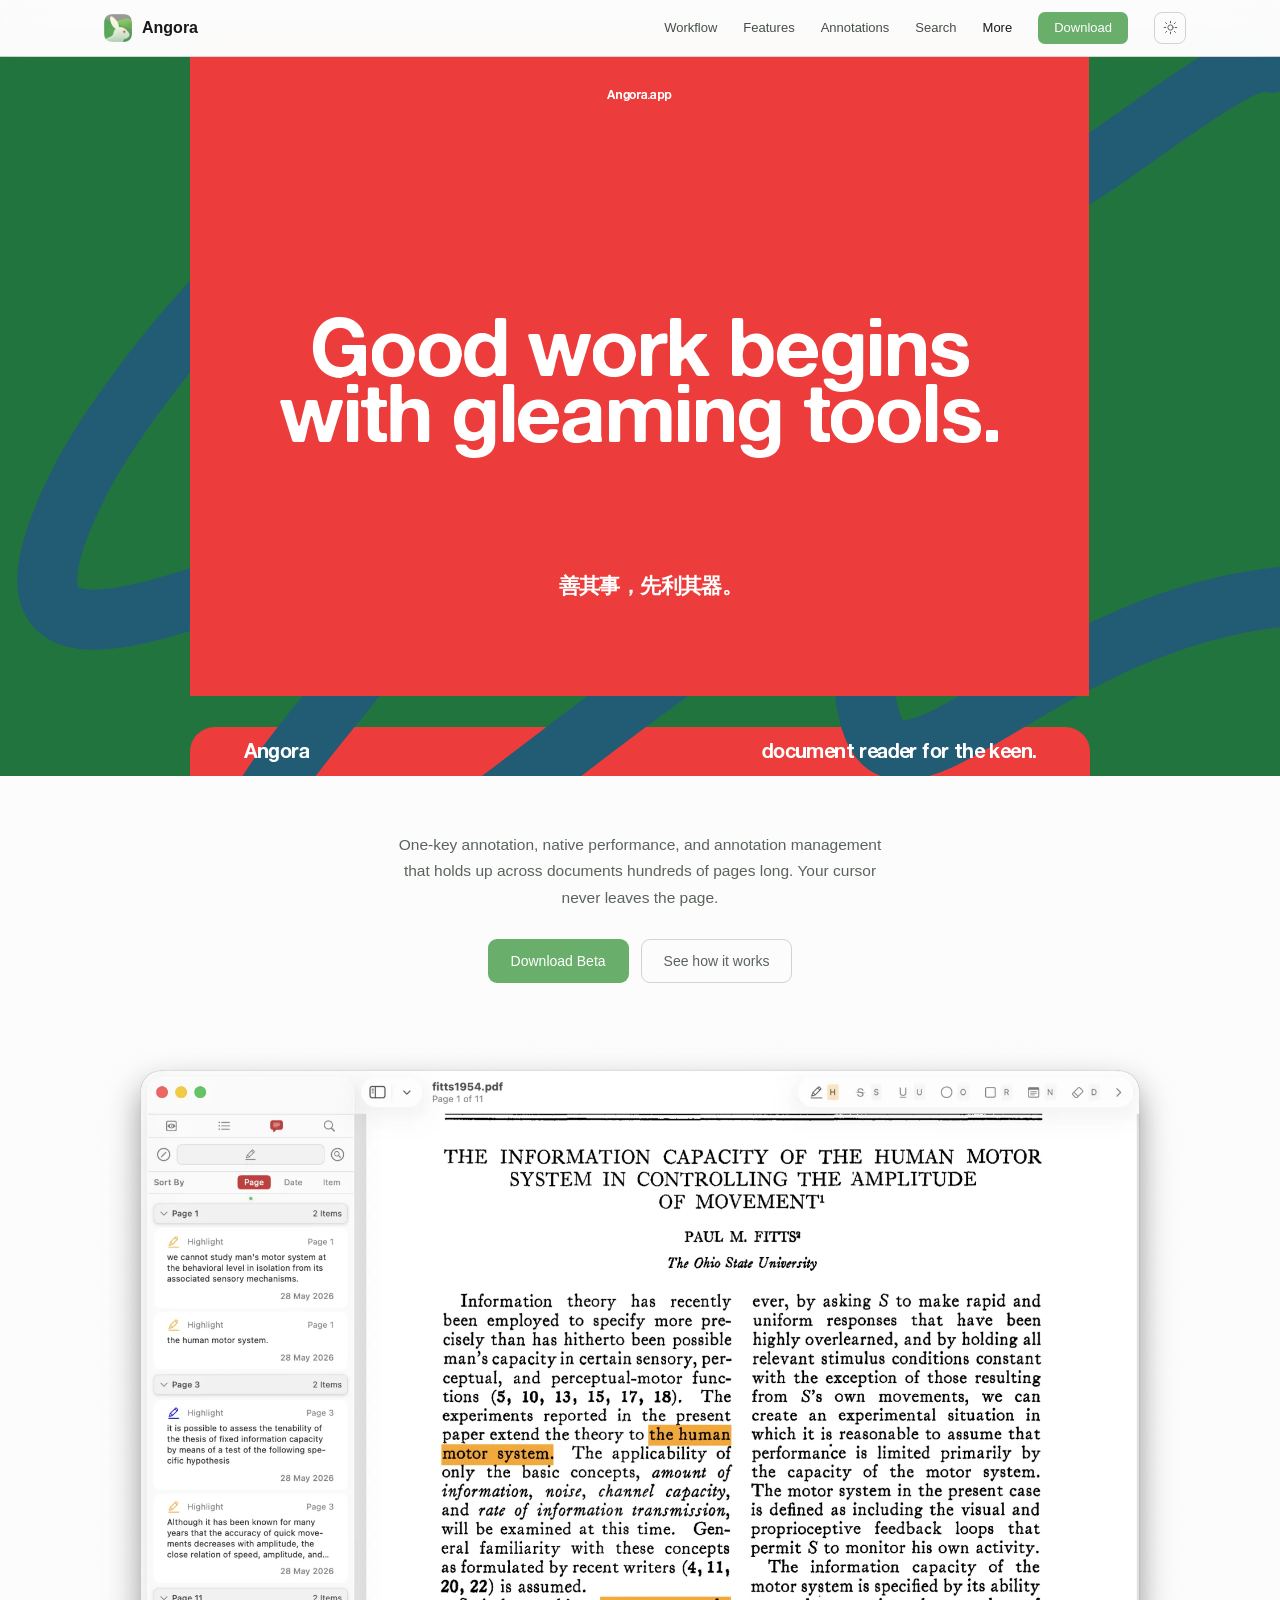
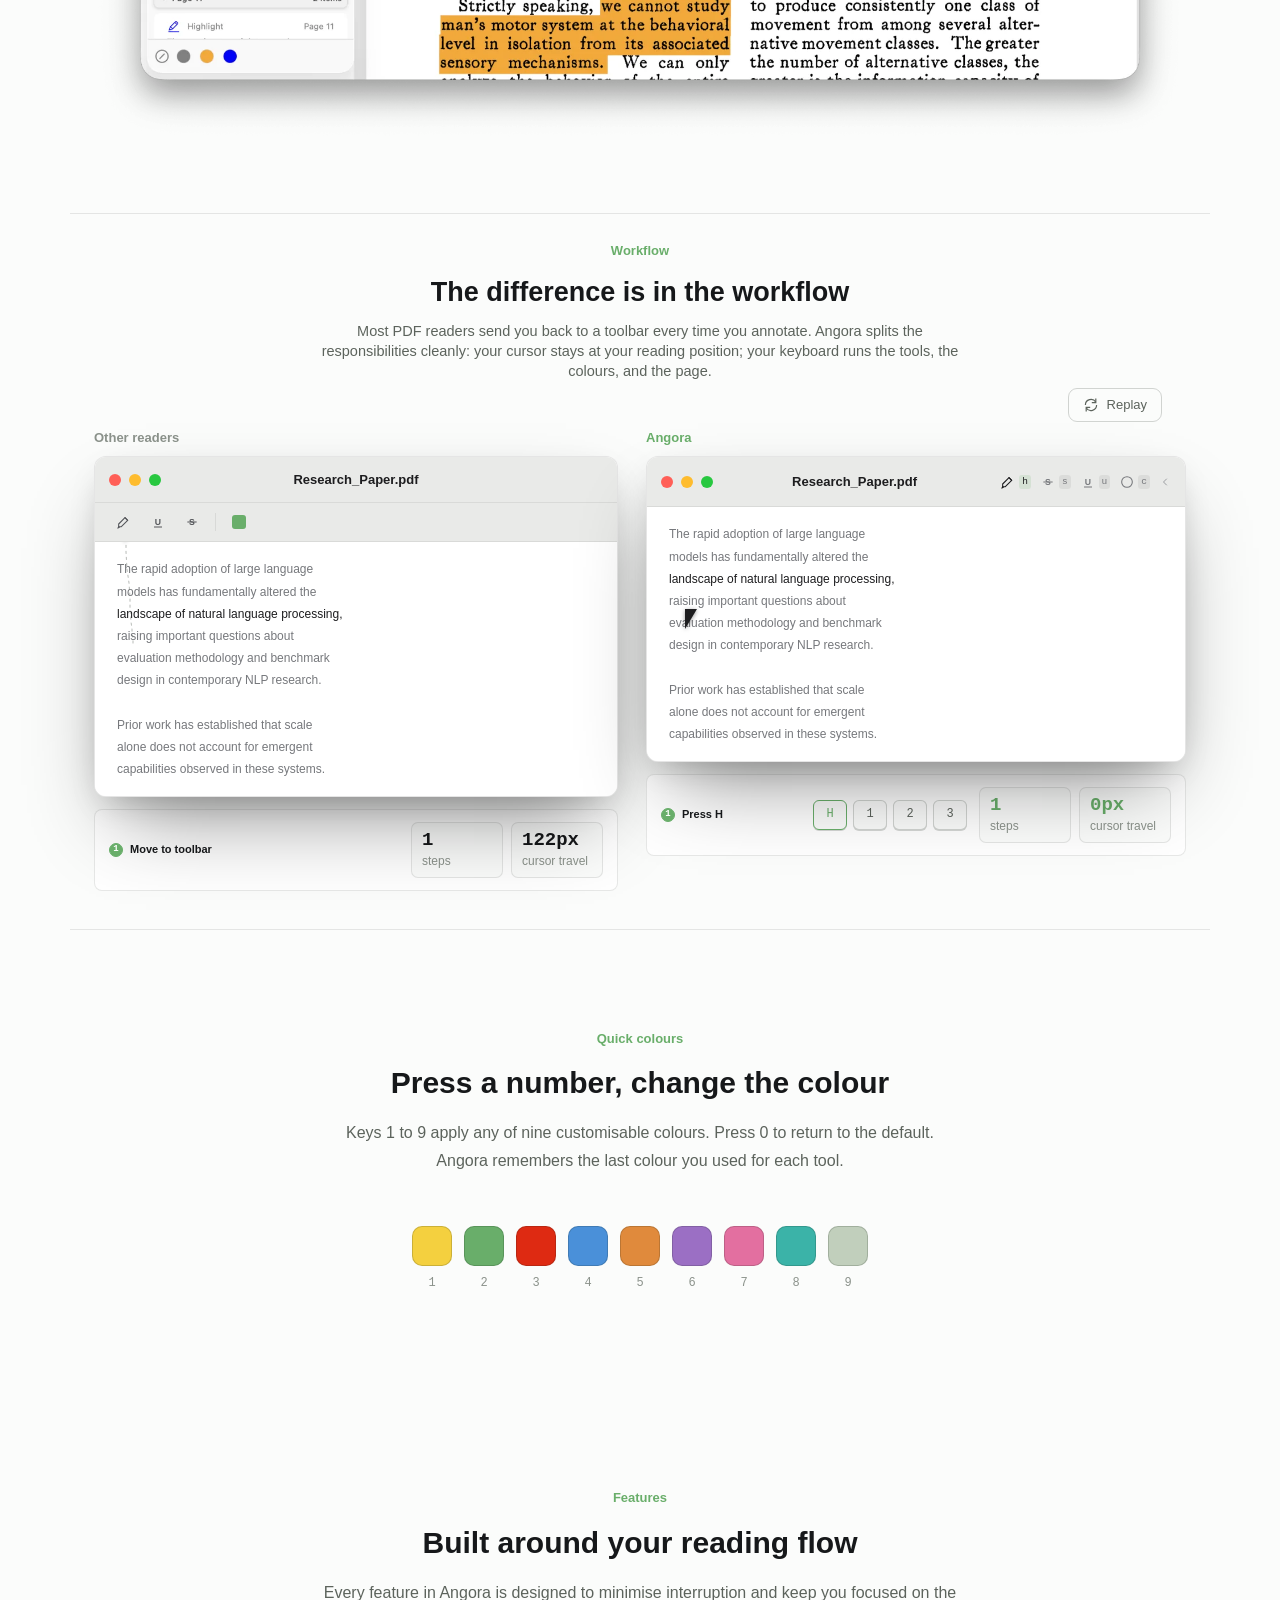
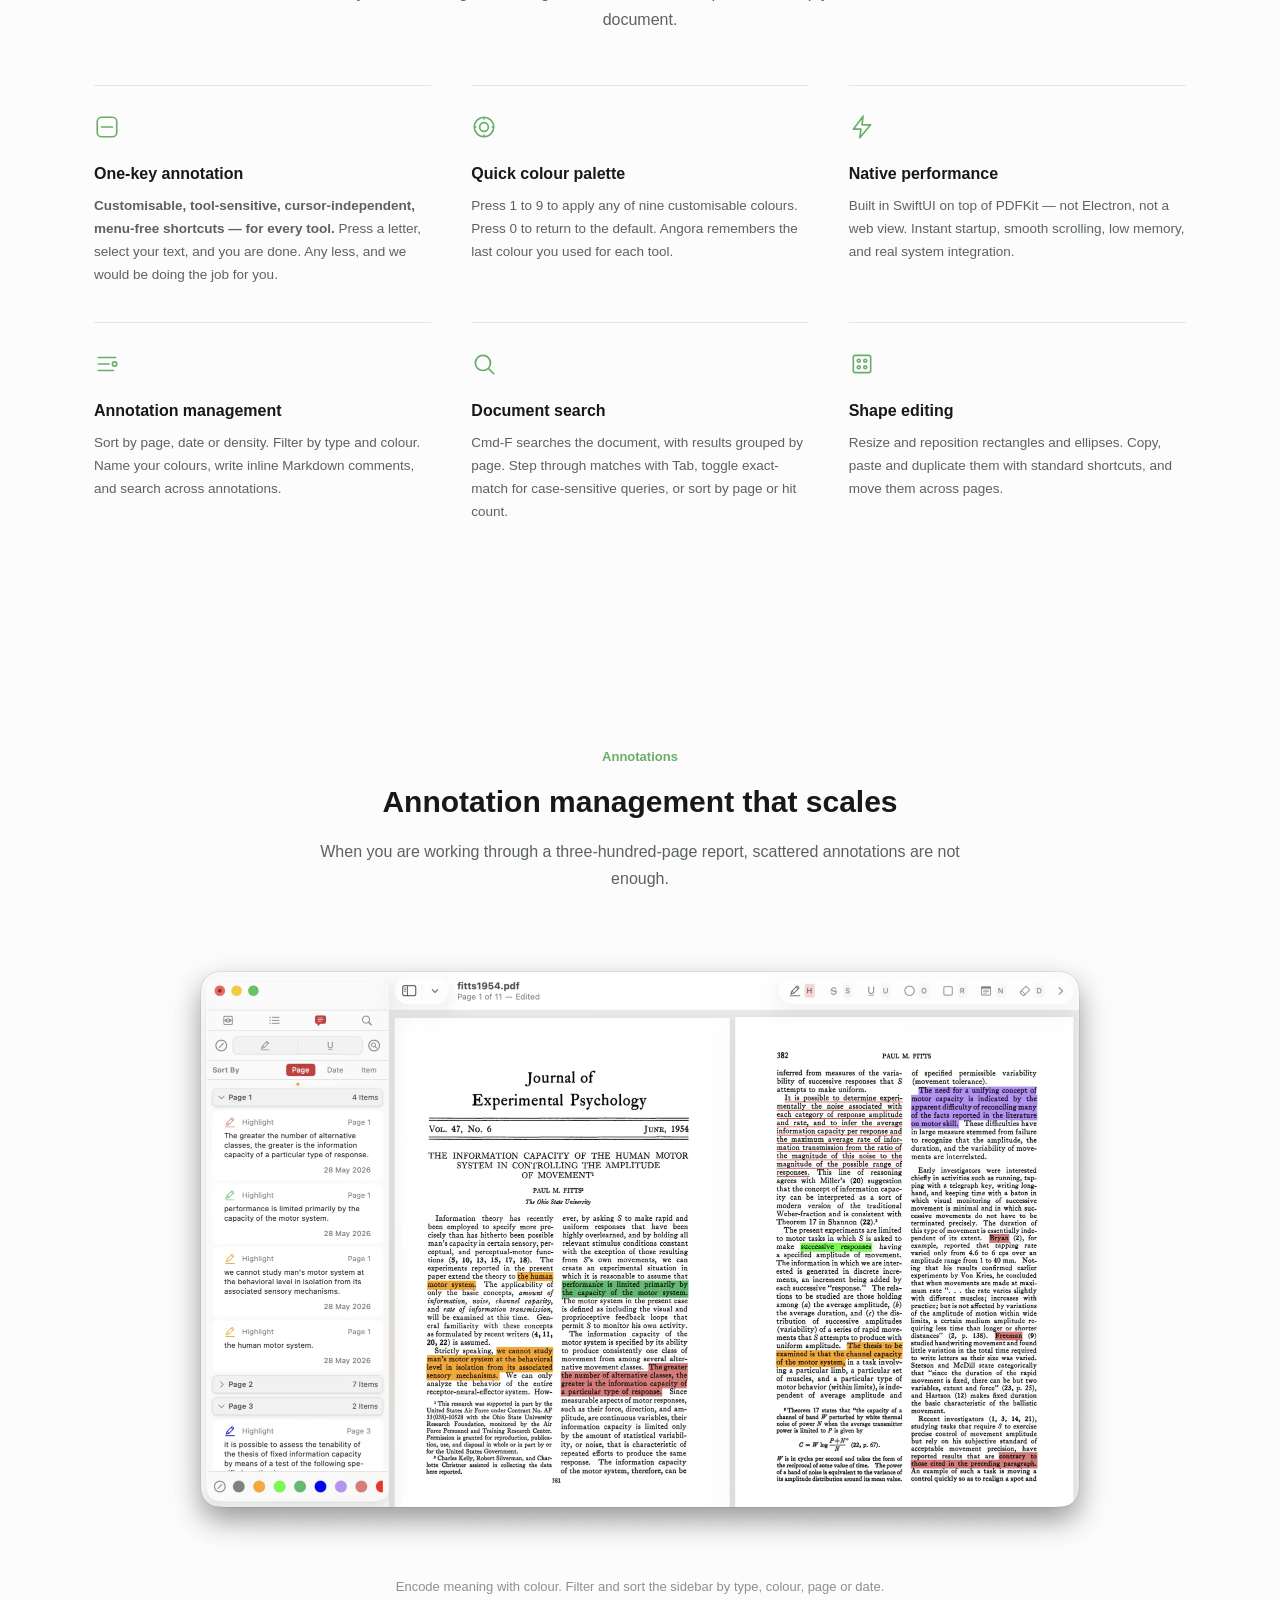
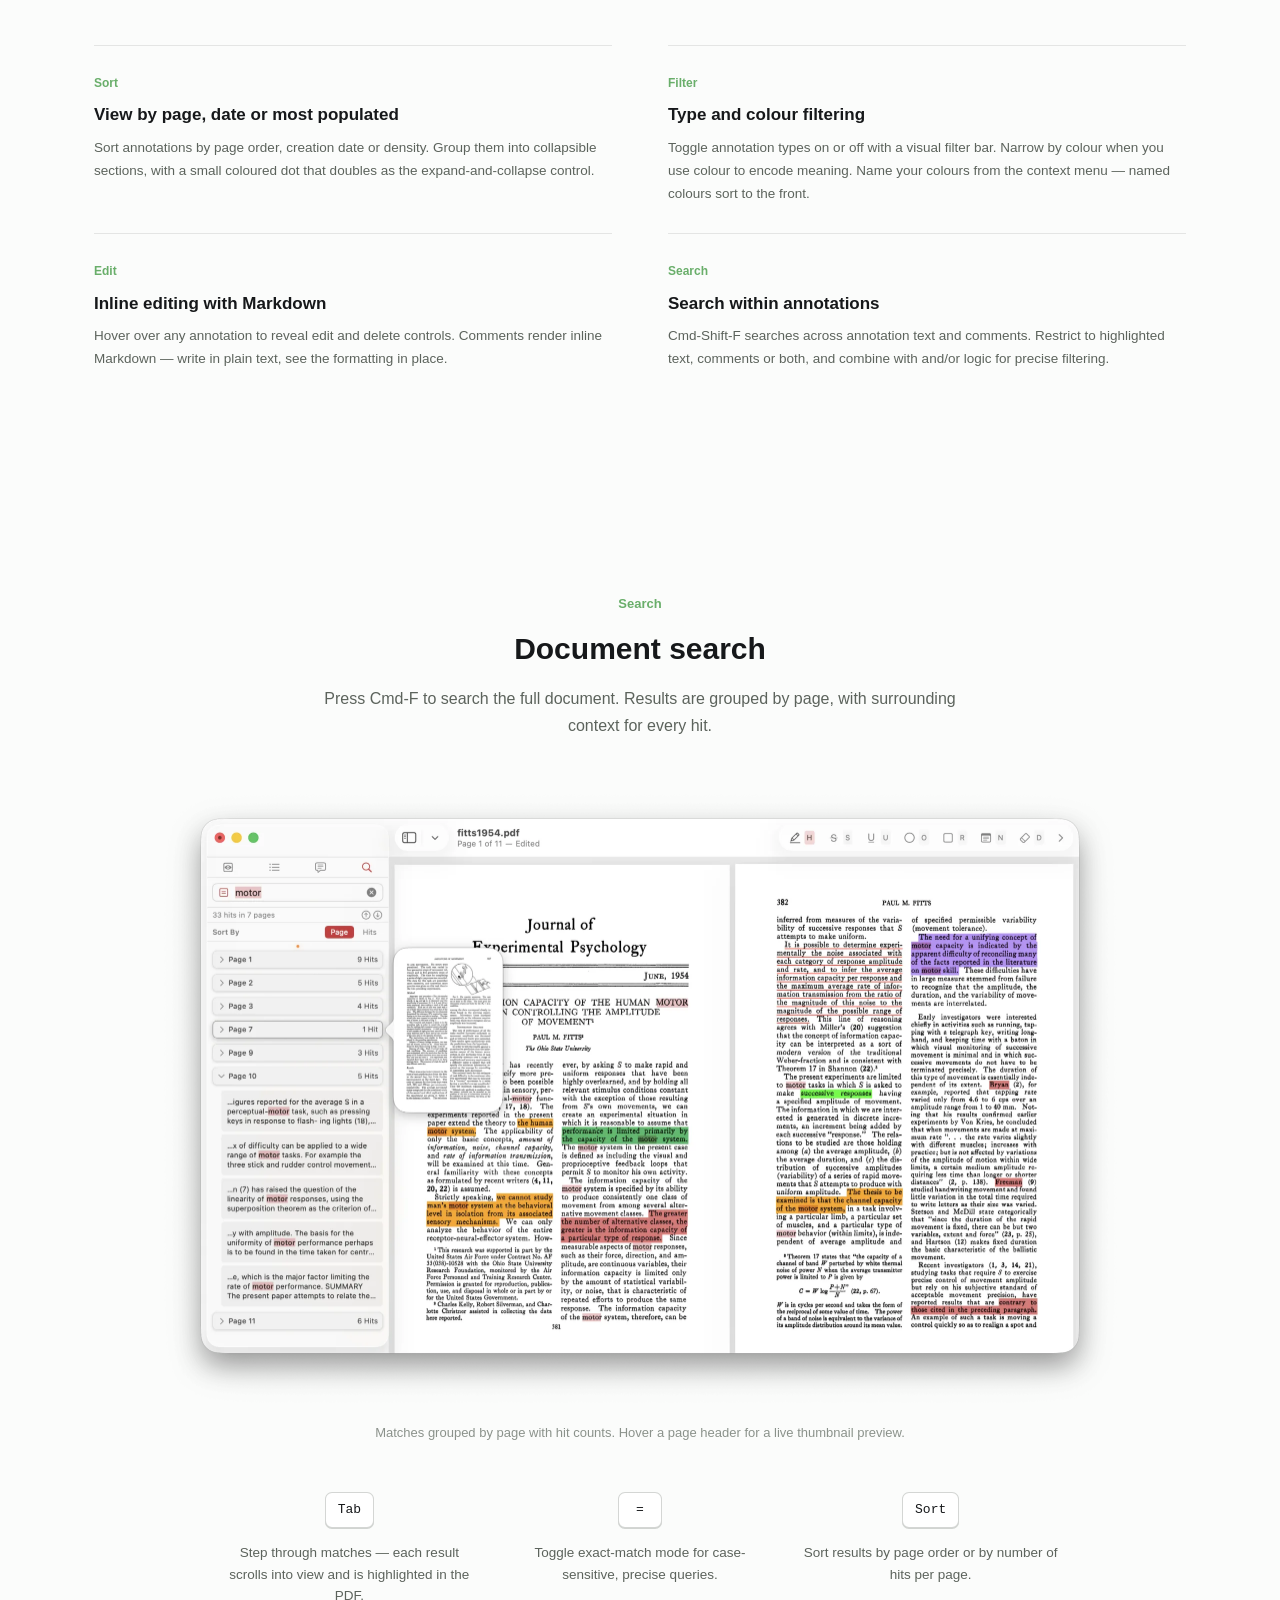
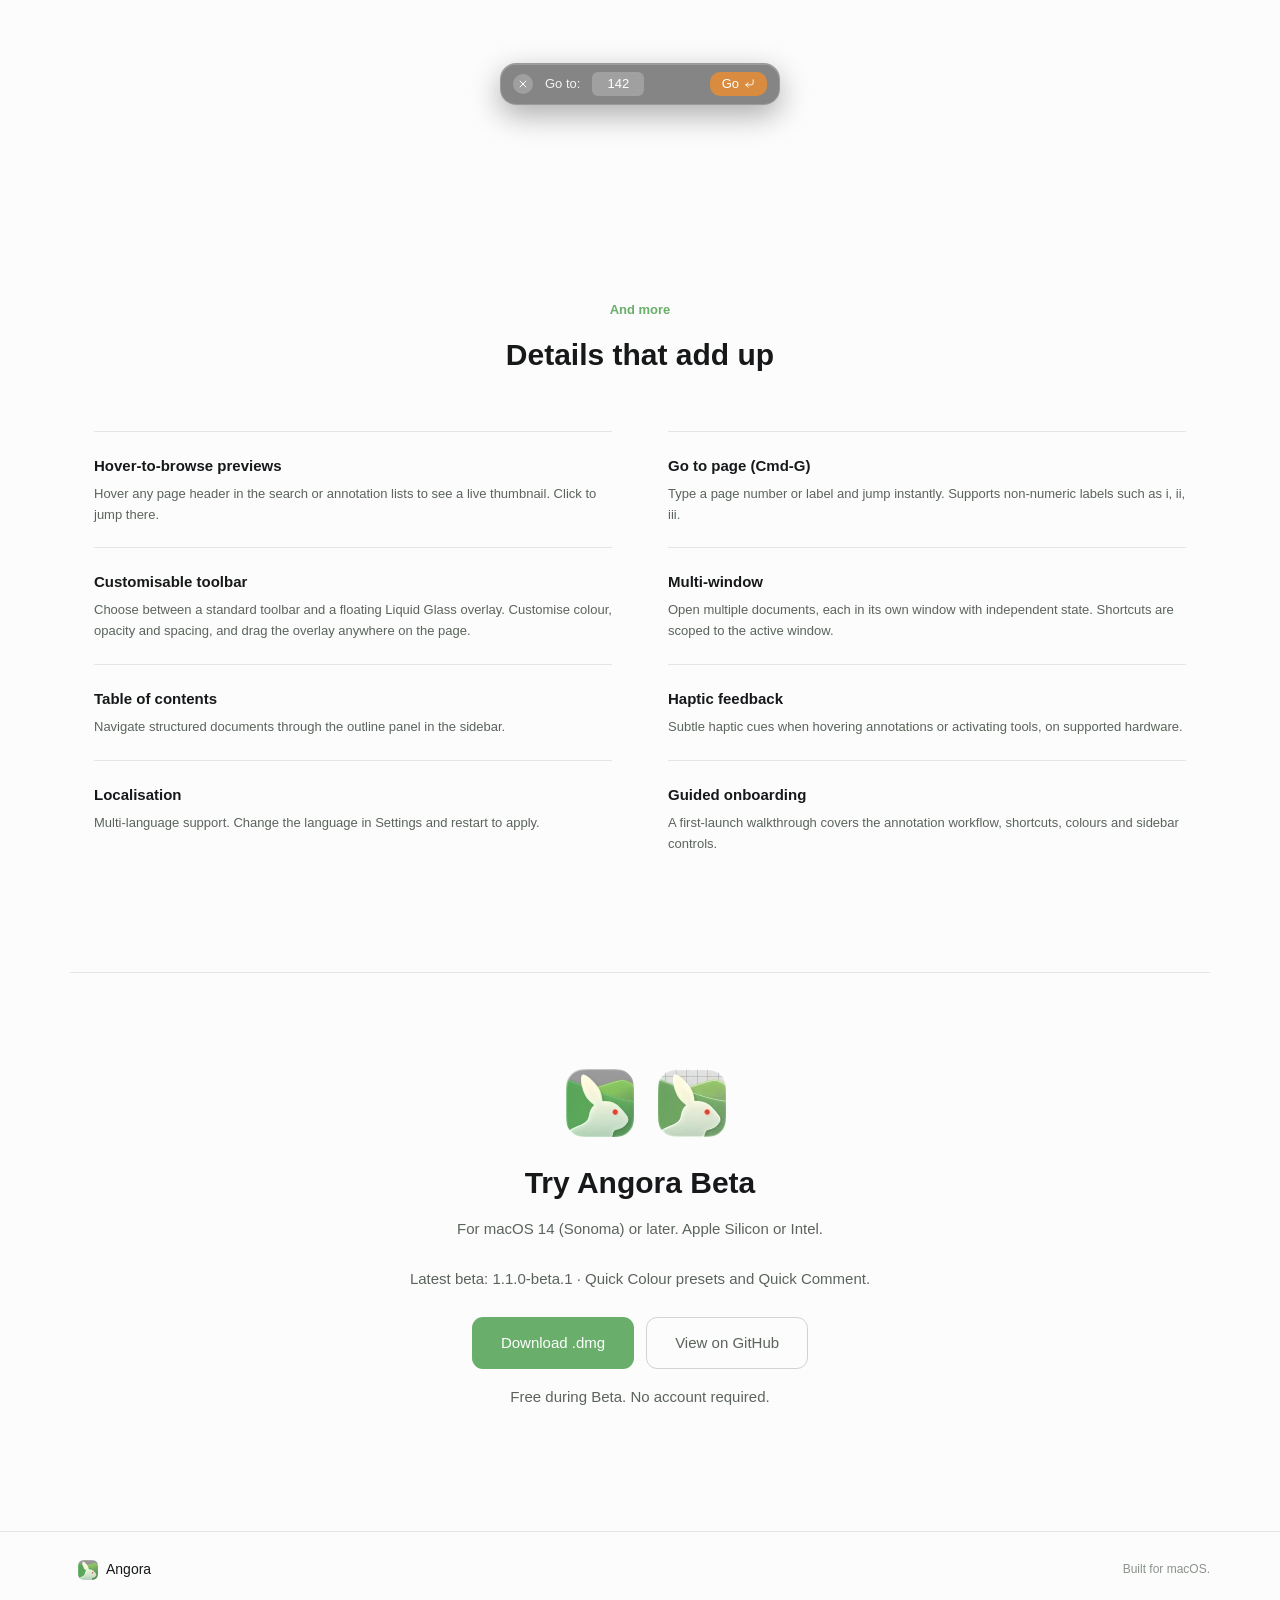
==== commit c73c133a: "Update beta landing download link" ====
--- a/index.html
+++ b/index.html
@@ -575,8 +575,9 @@
       </div>
       <h2>Try Angora Beta</h2>
       <p>For macOS 14 (Sonoma) or later. Apple Silicon or Intel.</p>
+      <p class="download-note">Latest beta: 1.1.0-beta.1 · Quick Colour presets and Quick Comment.</p>
       <div class="download-actions">
-        <a href="https://github.com/j-nivekk/Angora-Beta/releases/download/v1.0.0-beta.1/Angora-Beta-1.0.0.dmg" class="btn btn-primary btn-large" id="download-dmg">Download .dmg</a>
+        <a href="https://github.com/j-nivekk/Angora-Beta/releases/download/v1.1.0-beta.1/Angora-Beta-1.1.0-beta.dmg" class="btn btn-primary btn-large" id="download-dmg">Download .dmg</a>
         <a href="https://github.com/j-nivekk/Angora-Beta/releases" class="btn btn-ghost btn-large" target="_blank"
           rel="noopener">View on GitHub</a>
       </div>
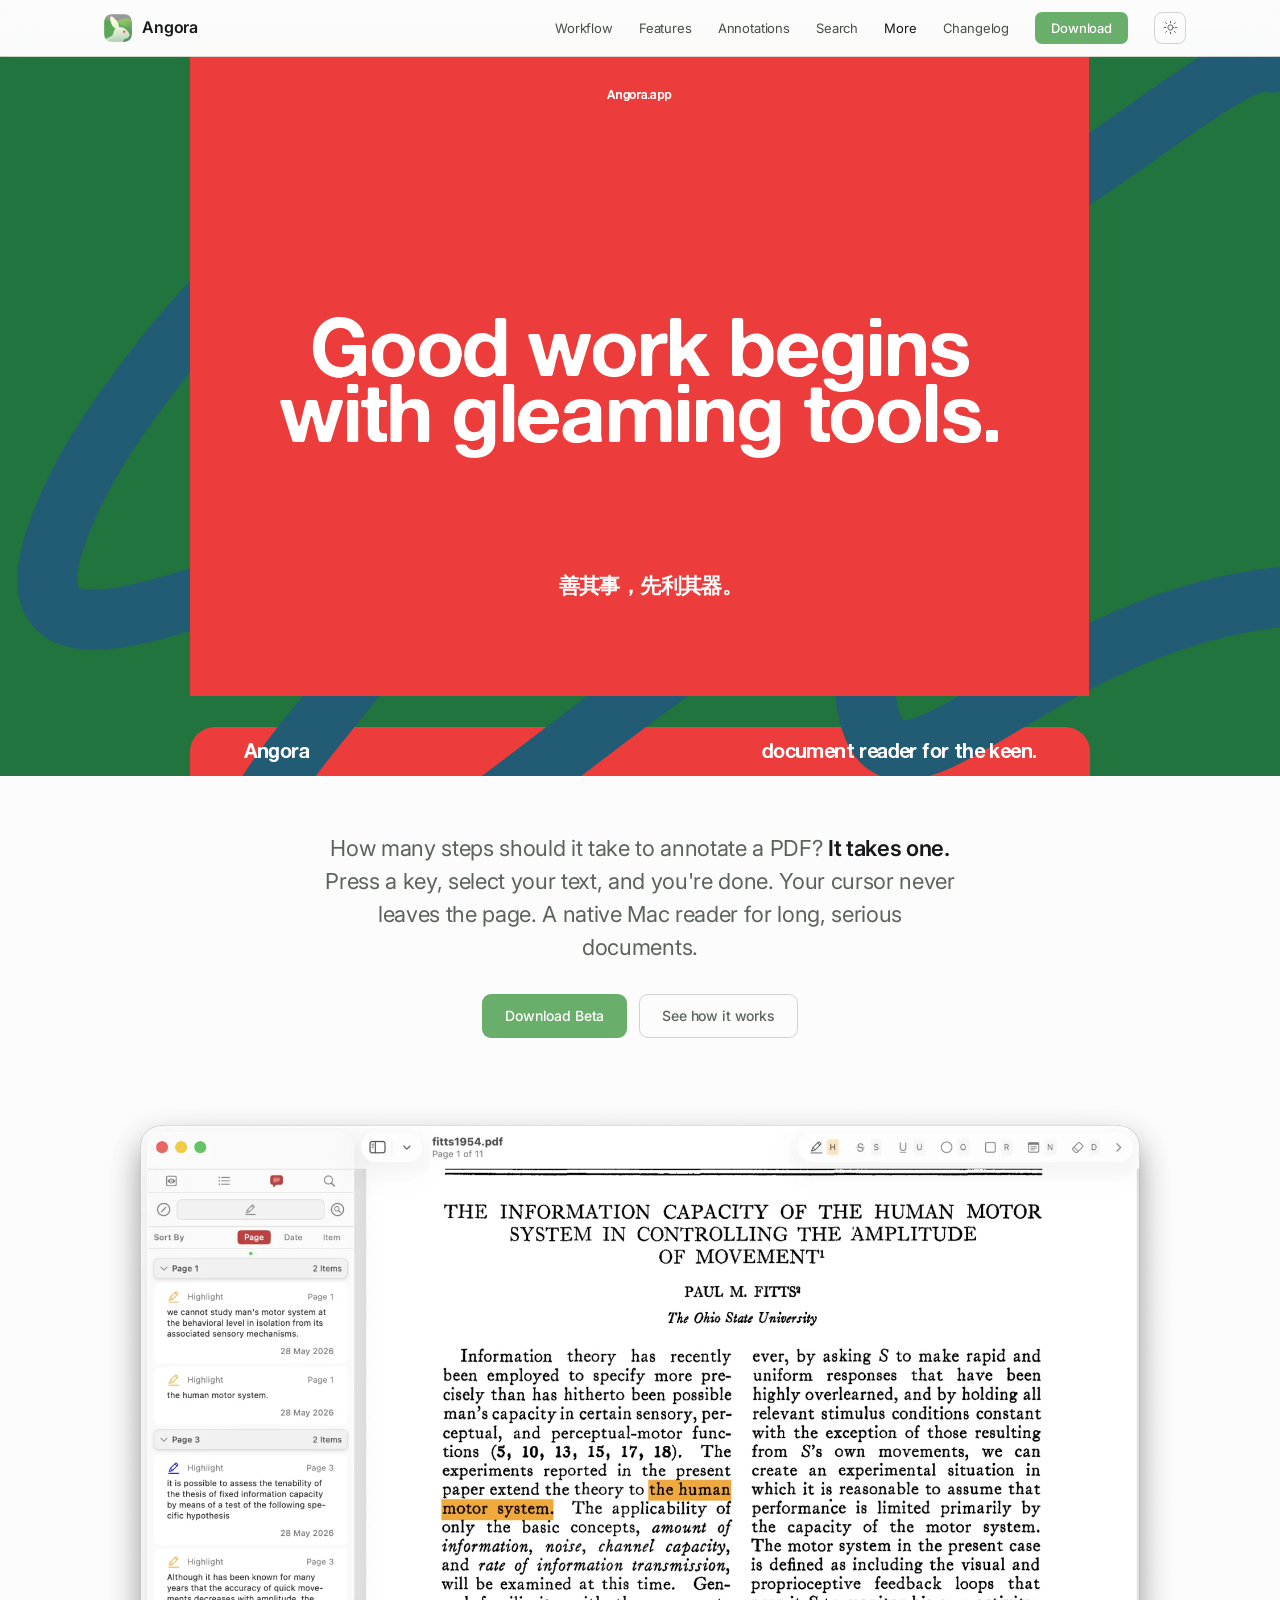
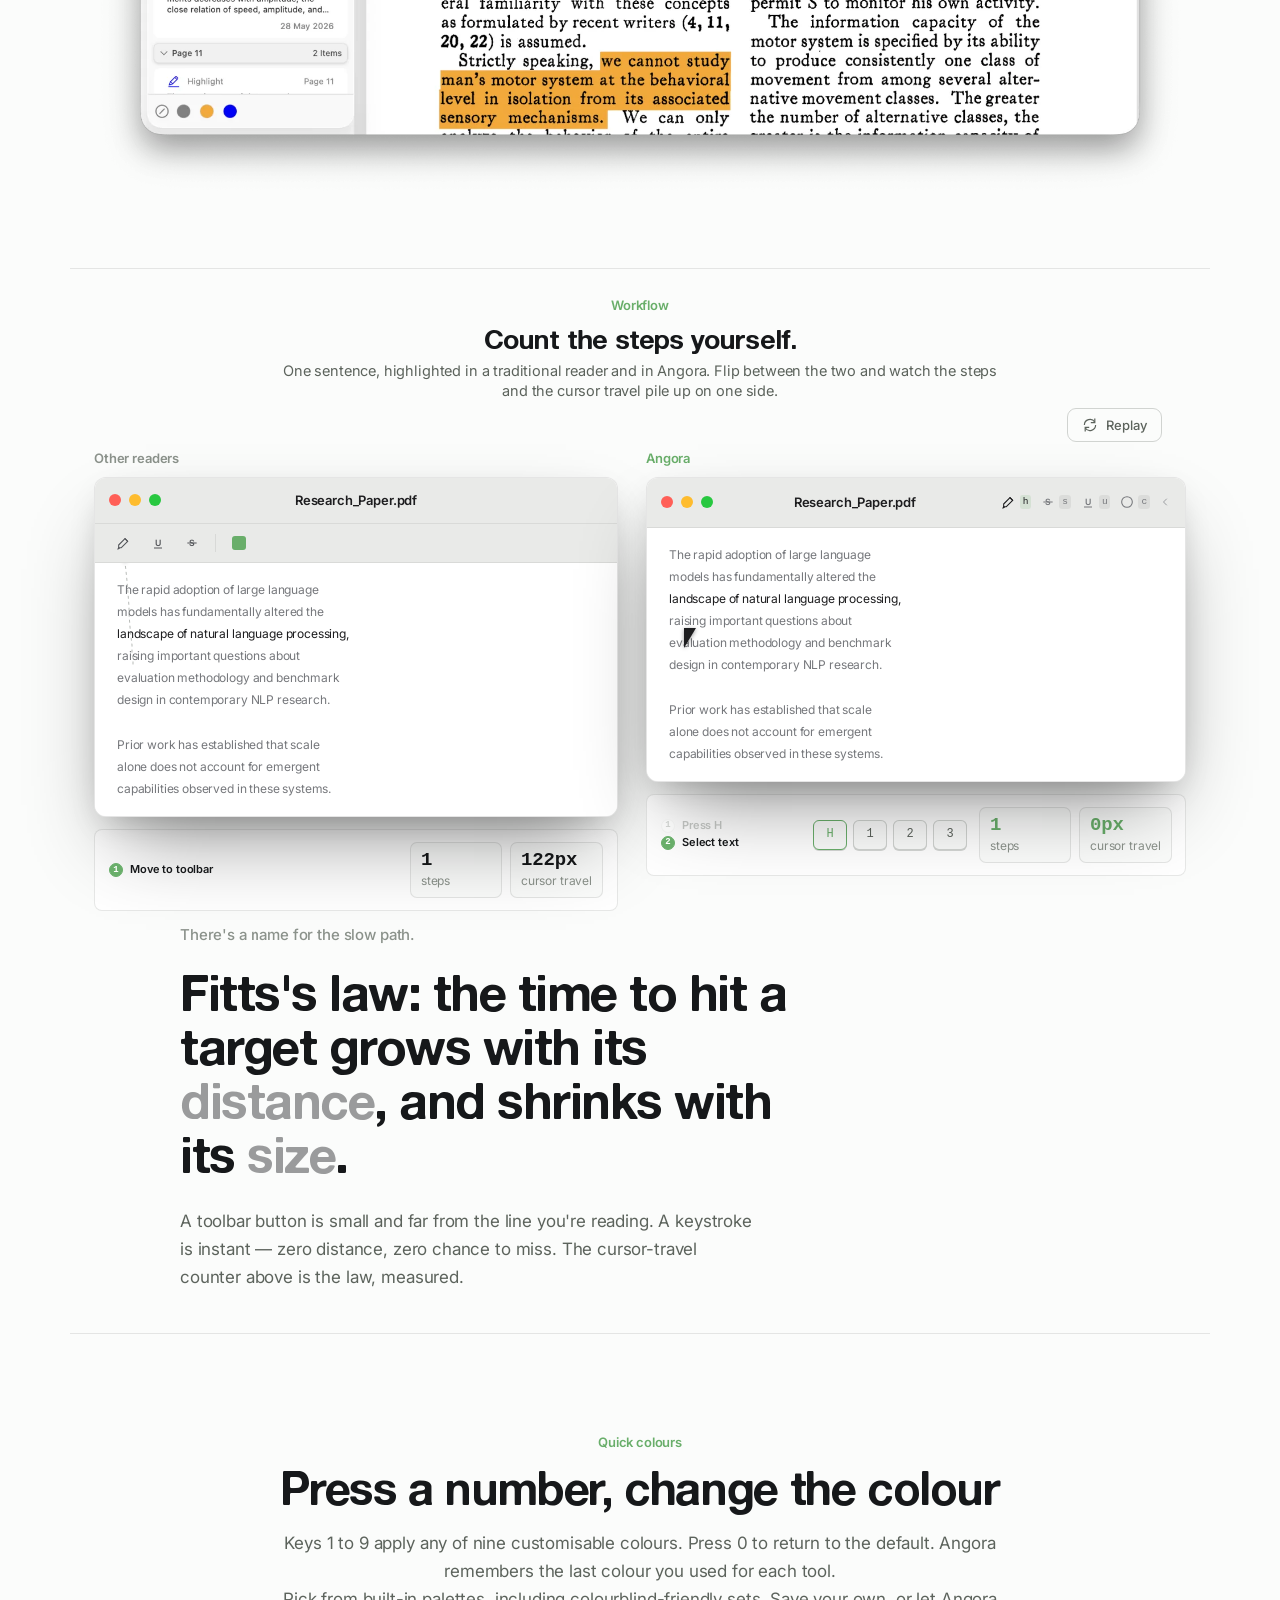
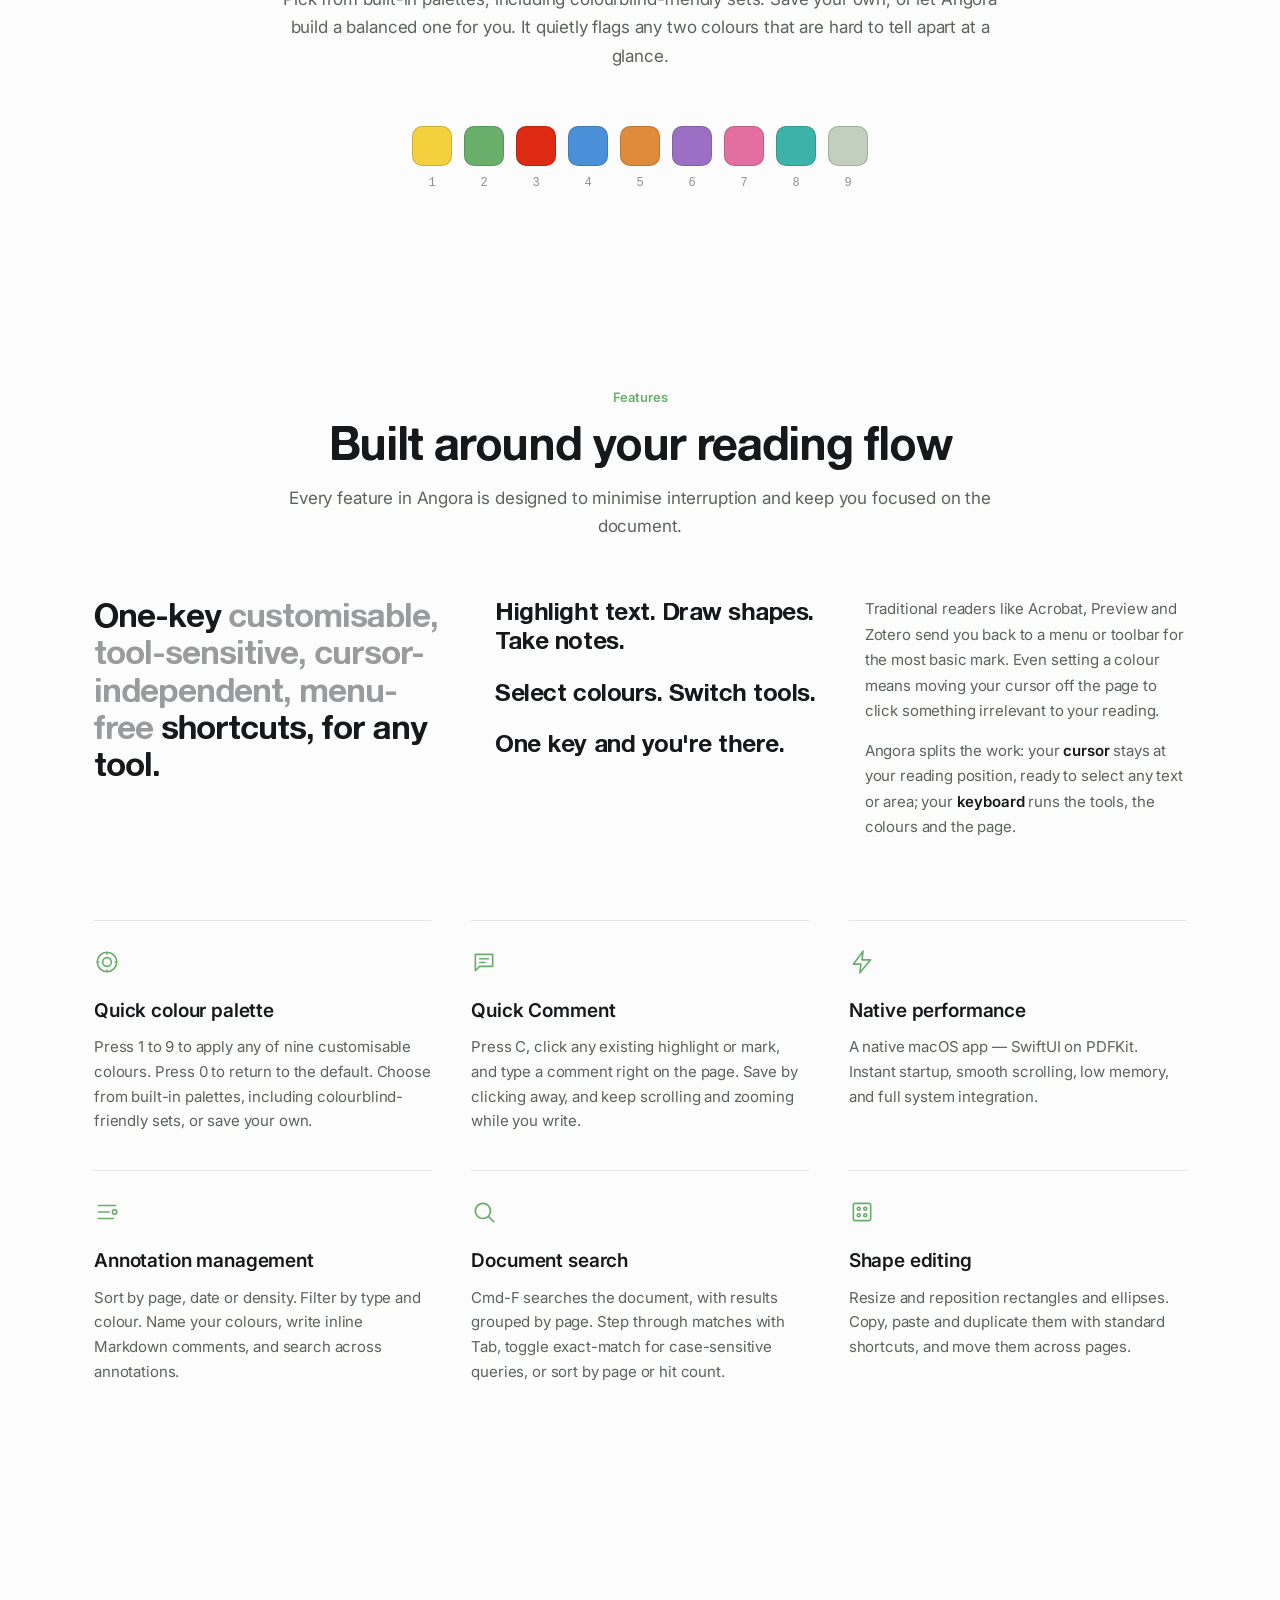
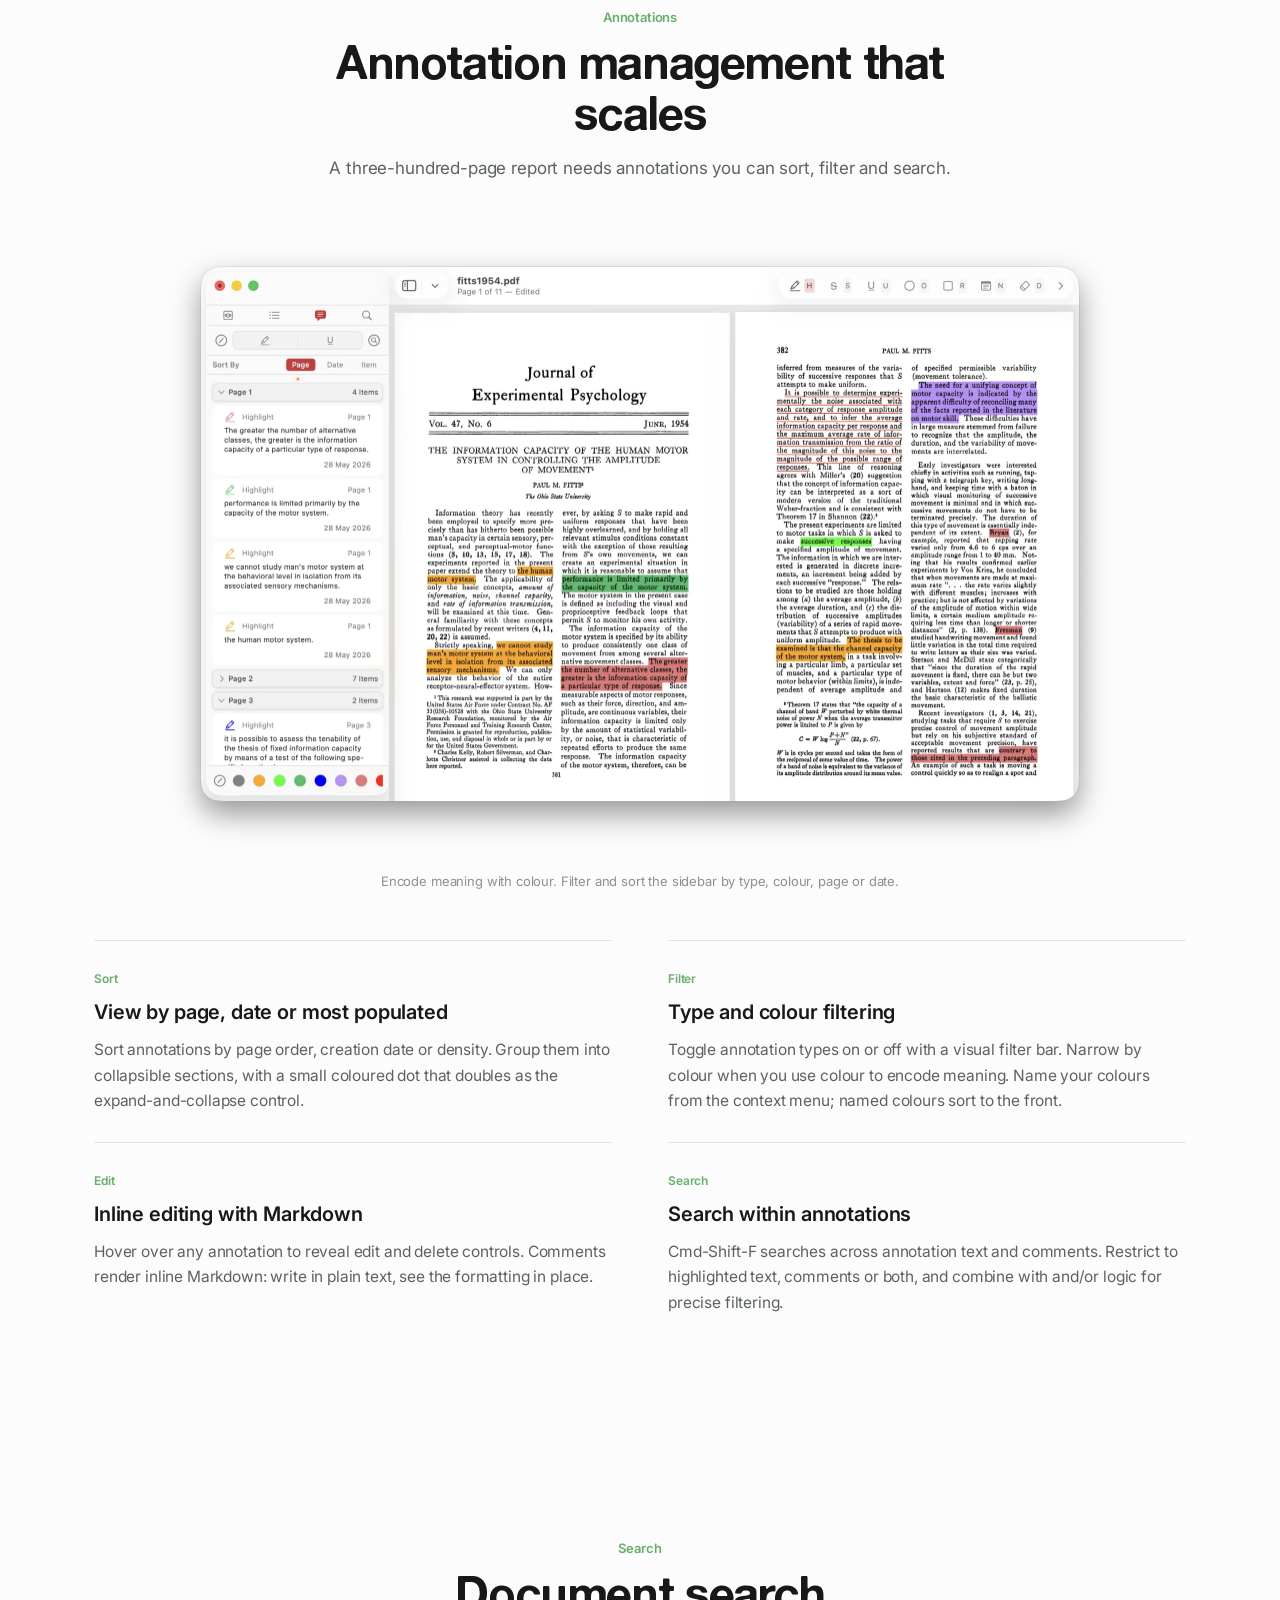
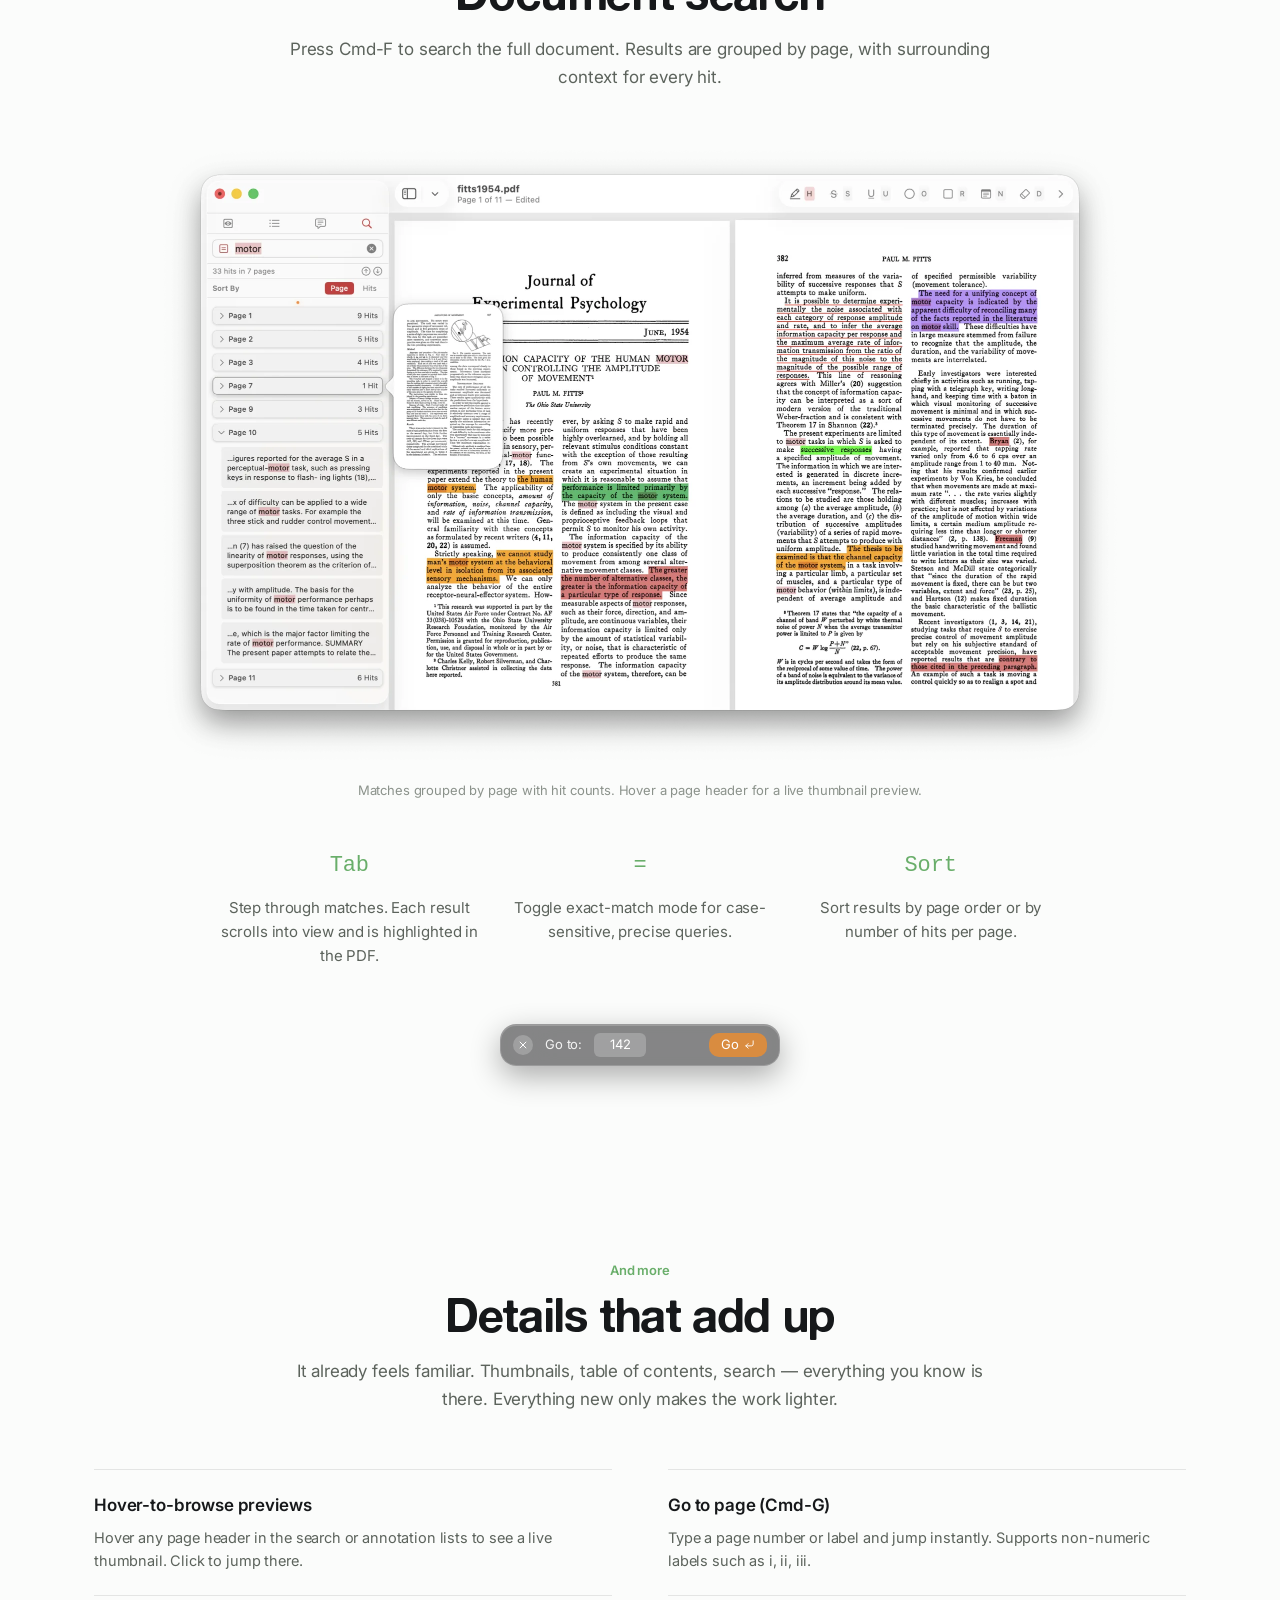
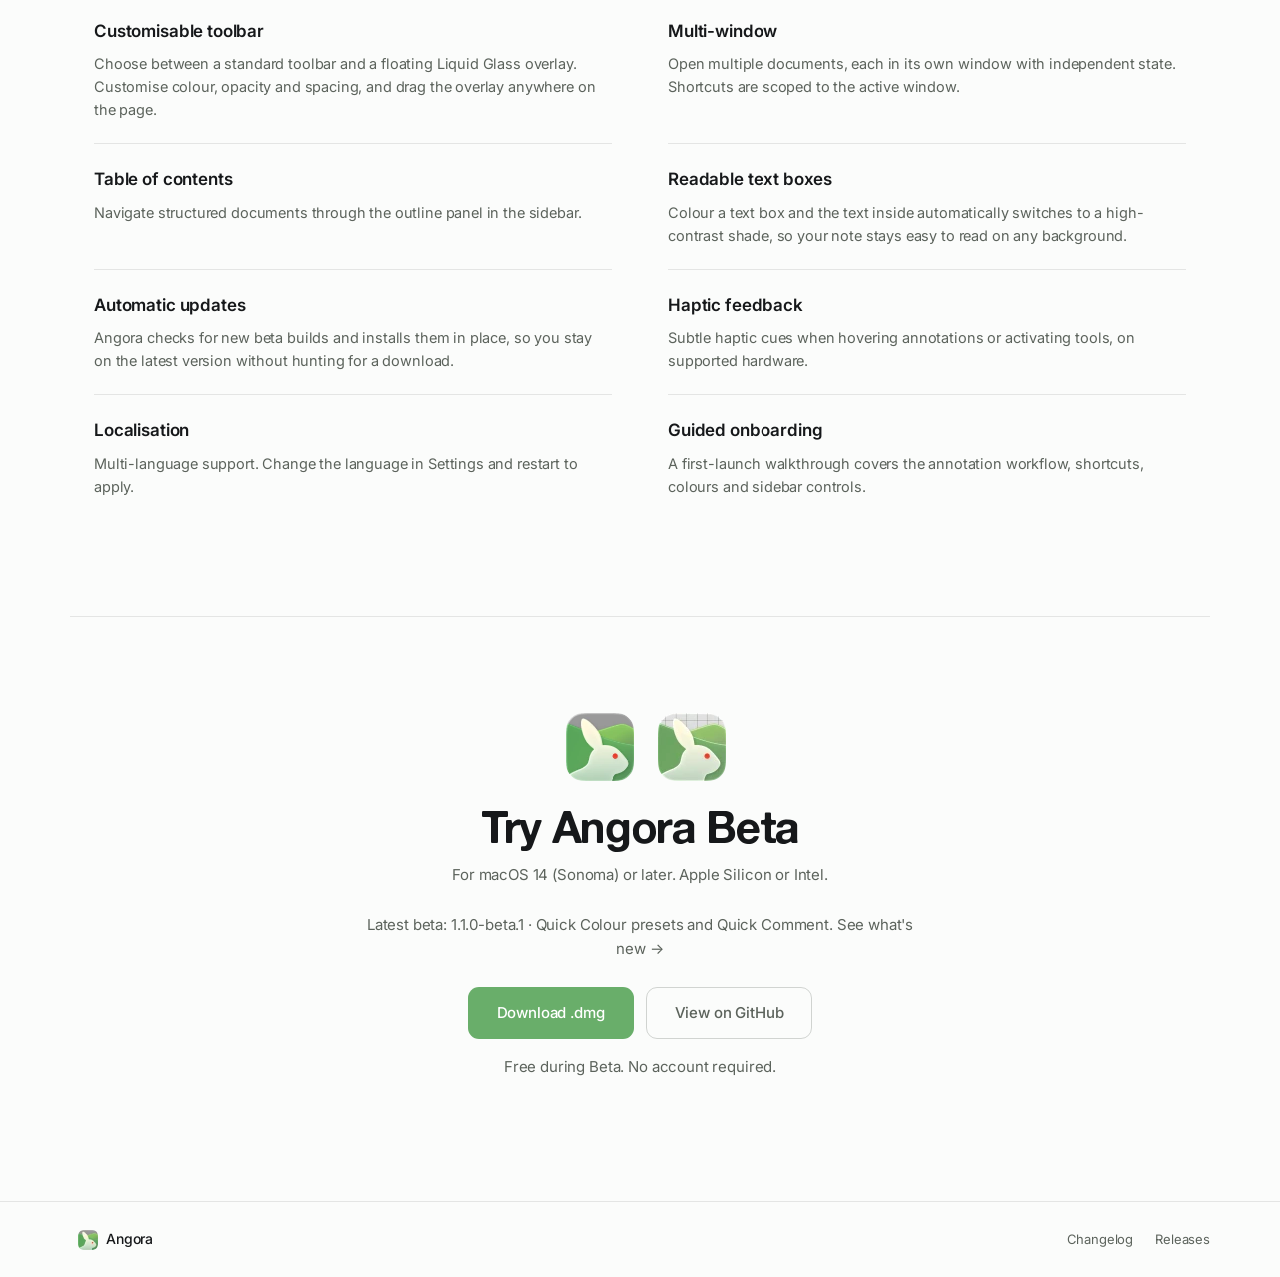
==== commit d0b07aad: "feat: add changelog page, update documentation with new annotation features, and refine hero section" ====
--- a/index.html
+++ b/index.html
@@ -9,7 +9,10 @@
     content="Angora is a native macOS PDF reader and annotator for researchers, scholars and professionals. One-key annotation, native performance, and an annotation sidebar that scales to long documents.">
   <link rel="icon" type="image/png" href="assets/icons/app-icon-64.png">
   <link rel="preload" href="assets/fonts/AlteHaasGroteskBold.woff2" as="font" type="font/woff2" crossorigin>
-  <link rel="stylesheet" href="style.css?v=6">
+  <link rel="preconnect" href="https://fonts.googleapis.com">
+  <link rel="preconnect" href="https://fonts.gstatic.com" crossorigin>
+  <link rel="stylesheet" href="https://fonts.googleapis.com/css2?family=Inter:wght@400;500;600&display=swap">
+  <link rel="stylesheet" href="style.css?v=8">
 
   <meta property="og:type" content="website">
   <meta property="og:title" content="Angora — Good work begins with gleaming tools.">
@@ -54,6 +57,7 @@
         <a href="#annotations">Annotations</a>
         <a href="#search">Search</a>
         <a href="#more">More</a>
+        <a href="changelog.html">Changelog</a>
         <a href="#download" class="nav-cta">Download</a>
         <button class="theme-toggle" id="theme-toggle" aria-label="Toggle colour theme">
           <svg class="icon-moon" viewBox="0 0 24 24" fill="none" stroke="currentColor" stroke-width="1.6"
@@ -103,8 +107,9 @@
     </div>
 
     <div class="hero-meta">
-      <p class="hero-sub">One-key annotation, native performance, and annotation management that holds up across
-        documents hundreds of pages long. Your cursor never leaves the page.</p>
+      <p class="hero-sub">How many steps should it take to annotate a PDF? <strong>It takes one.</strong> Press a key,
+        select your text, and you're done. Your cursor never leaves the page. A native Mac reader for long, serious
+        documents.</p>
       <div class="hero-actions">
         <a href="#download" class="btn btn-primary">Download Beta</a>
         <a href="#demo" class="btn btn-ghost">See how it works</a>
@@ -123,10 +128,9 @@
   <section class="section demo-section" id="demo">
     <div class="section-header">
       <span class="eyebrow">Workflow</span>
-      <h2>The difference is in the workflow</h2>
-      <p>Most PDF readers send you back to a toolbar every time you annotate. Angora splits the responsibilities
-        cleanly: your cursor stays at your reading position; your keyboard runs the tools, the colours, and the page.
-      </p>
+      <h2>Count the steps yourself.</h2>
+      <p>One sentence, highlighted in a traditional reader and in Angora. Flip between the two and watch the steps and
+        the cursor travel pile up on one side.</p>
     </div>
 
     <div class="demo-controls">
@@ -306,6 +310,14 @@
       </div>
     </div>
 
+    <div class="statement reveal">
+      <p class="statement-eyebrow">There's a name for the slow path.</p>
+      <h3 class="statement-big wide">Fitts's law: the time to hit a target grows with its <span class="dim">distance</span>,
+        and shrinks with its <span class="dim">size</span>.</h3>
+      <p class="statement-body">A toolbar button is small and far from the line you're reading. A keystroke is
+        instant — zero distance, zero chance to miss. The cursor-travel counter above is the law, measured.</p>
+    </div>
+
   </section>
 
   <!-- Quick colours -->
@@ -315,6 +327,8 @@
       <h2>Press a number, change the colour</h2>
       <p>Keys 1 to 9 apply any of nine customisable colours. Press 0 to return to the default. Angora remembers the last
         colour you used for each tool.</p>
+      <p>Pick from built-in palettes, including colourblind-friendly sets. Save your own, or let Angora build a
+        balanced one for you. It quietly flags any two colours that are hard to tell apart at a glance.</p>
     </div>
     <div class="palette">
       <div class="swatch"><span class="swatch-dot" style="background:#f4d03f"></span><span class="swatch-num">1</span>
@@ -346,17 +360,27 @@
       <p>Every feature in Angora is designed to minimise interruption and keep you focused on the document.</p>
     </div>
 
+    <div class="marquee reveal">
+      <div class="marquee-lead">
+        One-key <span class="dim">customisable, tool-sensitive, cursor-independent, menu-free</span> shortcuts, for any
+        tool.
+      </div>
+      <div class="marquee-punch">
+        <p>Highlight text. Draw shapes. Take notes.</p>
+        <p>Select colours. Switch tools.</p>
+        <p>One key and you're there.</p>
+
+      </div>
+      <div class="marquee-body">
+        <p>Traditional readers like Acrobat, Preview and Zotero send you back to a menu or toolbar for the most basic mark.
+          Even setting a colour means moving your cursor off the page to click something irrelevant to your reading.</p>
+        <p>Angora splits the work: your <strong>cursor</strong> stays at your
+          reading position, ready to select any text or area; your <strong>keyboard</strong> runs the tools, the colours
+          and the page.</p>
+      </div>
+    </div>
+
     <div class="features-grid">
-      <div class="feature reveal">
-        <div class="feature-icon"><svg viewBox="0 0 24 24" fill="none" stroke="currentColor" stroke-width="1.5"
-            stroke-linecap="round" stroke-linejoin="round">
-            <rect x="3" y="3" width="18" height="18" rx="4" />
-            <path d="M7 12h10" />
-          </svg></div>
-        <h3>One-key annotation</h3>
-        <p><strong>Customisable, tool-sensitive, cursor-independent, menu-free shortcuts — for every tool.</strong> Press
-          a letter, select your text, and you are done. Any less, and we would be doing the job for you.</p>
-      </div>
       <div class="feature reveal">
         <div class="feature-icon"><svg viewBox="0 0 24 24" fill="none" stroke="currentColor" stroke-width="1.5">
             <circle cx="12" cy="12" r="4" />
@@ -364,8 +388,18 @@
             <path d="M12 3v2m0 14v2M3 12h2m14 0h2" />
           </svg></div>
         <h3>Quick colour palette</h3>
-        <p>Press 1 to 9 to apply any of nine customisable colours. Press 0 to return to the default. Angora remembers
-          the last colour you used for each tool.</p>
+        <p>Press 1 to 9 to apply any of nine customisable colours. Press 0 to return to the default. Choose from
+          built-in palettes, including colourblind-friendly sets, or save your own.</p>
+      </div>
+      <div class="feature reveal">
+        <div class="feature-icon"><svg viewBox="0 0 24 24" fill="none" stroke="currentColor" stroke-width="1.5"
+            stroke-linecap="round" stroke-linejoin="round">
+            <path d="M4 5h16v11H8l-4 4z" />
+            <path d="M8 9h8M8 12.5h5" />
+          </svg></div>
+        <h3>Quick Comment</h3>
+        <p>Press C, click any existing highlight or mark, and type a comment right on the page. Save by clicking away,
+          and keep scrolling and zooming while you write.</p>
       </div>
       <div class="feature reveal">
         <div class="feature-icon"><svg viewBox="0 0 24 24" fill="none" stroke="currentColor" stroke-width="1.5"
@@ -373,8 +407,8 @@
             <path d="M13 2 4 14h7l-1 8 10-12h-8l1-8z" />
           </svg></div>
         <h3>Native performance</h3>
-        <p>Built in SwiftUI on top of PDFKit — not Electron, not a web view. Instant startup, smooth scrolling, low
-          memory, and real system integration.</p>
+        <p>A native macOS app — SwiftUI on PDFKit. Instant startup, smooth scrolling, low memory, and full system
+          integration.</p>
       </div>
       <div class="feature reveal">
         <div class="feature-icon"><svg viewBox="0 0 24 24" fill="none" stroke="currentColor" stroke-width="1.5"
@@ -416,7 +450,7 @@
     <div class="section-header">
       <span class="eyebrow">Annotations</span>
       <h2>Annotation management that scales</h2>
-      <p>When you are working through a three-hundred-page report, scattered annotations are not enough.</p>
+      <p>A three-hundred-page report needs annotations you can sort, filter and search.</p>
     </div>
 
     <figure class="app-shot reveal">
@@ -437,12 +471,12 @@
         <div class="detail-label">Filter</div>
         <h3>Type and colour filtering</h3>
         <p>Toggle annotation types on or off with a visual filter bar. Narrow by colour when you use colour to encode
-          meaning. Name your colours from the context menu — named colours sort to the front.</p>
+          meaning. Name your colours from the context menu; named colours sort to the front.</p>
       </div>
       <div class="detail-item reveal">
         <div class="detail-label">Edit</div>
         <h3>Inline editing with Markdown</h3>
-        <p>Hover over any annotation to reveal edit and delete controls. Comments render inline Markdown — write in
+        <p>Hover over any annotation to reveal edit and delete controls. Comments render inline Markdown: write in
           plain text, see the formatting in place.</p>
       </div>
       <div class="detail-item reveal">
@@ -474,7 +508,7 @@
     <div class="search-features">
       <div class="search-feature reveal">
         <span class="search-key">Tab</span>
-        <p>Step through matches — each result scrolls into view and is highlighted in the PDF.</p>
+        <p>Step through matches. Each result scrolls into view and is highlighted in the PDF.</p>
       </div>
       <div class="search-feature reveal">
         <span class="search-key">=</span>
@@ -510,6 +544,8 @@
     <div class="section-header">
       <span class="eyebrow">And more</span>
       <h2>Details that add up</h2>
+      <p>It already feels familiar. Thumbnails, table of contents, search — everything you know is there. Everything
+        new only makes the work lighter.</p>
     </div>
 
     <div class="more-grid">
@@ -534,6 +570,16 @@
       <div class="more-item reveal">
         <h3>Table of contents</h3>
         <p>Navigate structured documents through the outline panel in the sidebar.</p>
+      </div>
+      <div class="more-item reveal">
+        <h3>Readable text boxes</h3>
+        <p>Colour a text box and the text inside automatically switches to a high-contrast shade, so your note stays
+          easy to read on any background.</p>
+      </div>
+      <div class="more-item reveal">
+        <h3>Automatic updates</h3>
+        <p>Angora checks for new beta builds and installs them in place, so you stay on the latest version without
+          hunting for a download.</p>
       </div>
       <div class="more-item reveal">
         <h3>Haptic feedback</h3>
@@ -575,7 +621,8 @@
       </div>
       <h2>Try Angora Beta</h2>
       <p>For macOS 14 (Sonoma) or later. Apple Silicon or Intel.</p>
-      <p class="download-note">Latest beta: 1.1.0-beta.1 · Quick Colour presets and Quick Comment.</p>
+      <p class="download-note">Latest beta: 1.1.0-beta.1 · Quick Colour presets and Quick Comment. <a
+          href="changelog.html">See what's new →</a></p>
       <div class="download-actions">
         <a href="https://github.com/j-nivekk/Angora-Beta/releases/download/v1.1.0-beta.1/Angora-Beta-1.1.0-beta.dmg" class="btn btn-primary btn-large" id="download-dmg">Download .dmg</a>
         <a href="https://github.com/j-nivekk/Angora-Beta/releases" class="btn btn-ghost btn-large" target="_blank"
@@ -599,11 +646,14 @@
         </picture>
         <span>Angora</span>
       </div>
-      <p class="footer-note">Built for macOS.</p>
+      <div class="footer-links">
+        <a href="changelog.html">Changelog</a>
+        <a href="https://github.com/j-nivekk/Angora-Beta/releases" target="_blank" rel="noopener">Releases</a>
+      </div>
     </div>
   </footer>
 
-  <script src="script.js?v=4"></script>
+  <script src="script.js?v=5"></script>
 </body>
 
 </html>
--- a/style.css
+++ b/style.css
@@ -24,7 +24,7 @@
   --red-soft: rgba(222, 42, 18, 0.12);
   --grey-green: #c1cfbc;
 
-  --font: -apple-system, BlinkMacSystemFont, 'SF Pro Text', 'SF Pro', 'Inter', 'Helvetica Neue', sans-serif;
+  --font: 'Inter', -apple-system, BlinkMacSystemFont, 'SF Pro Text', 'SF Pro', 'Helvetica Neue', sans-serif;
   --mono: ui-monospace, 'SF Mono', 'JetBrains Mono', Menlo, monospace;
 
   /* macOS 26 window tokens (fixed light appearance in both page themes) */
@@ -94,6 +94,7 @@
   color: var(--text);
   line-height: 1.6;
   font-size: 15px;
+  letter-spacing: -0.01em;
   transition: background 0.3s ease, color 0.3s ease;
 }
 
@@ -417,16 +418,22 @@
 }
 
 .hero-meta {
-  max-width: 560px;
+  max-width: 680px;
   text-align: center;
   padding: 0 24px;
 }
 
 .hero-sub {
-  font-size: 15.5px;
+  font-size: clamp(17px, 2.1vw, 22px);
   color: var(--text-2);
-  line-height: 1.7;
-  margin-bottom: 28px;
+  line-height: 1.5;
+  letter-spacing: -0.015em;
+  margin-bottom: 30px;
+}
+
+.hero-sub strong {
+  color: var(--text);
+  font-weight: 600;
 }
 
 .hero-actions {
@@ -831,21 +838,24 @@
 }
 
 .section-header {
-  max-width: 640px;
-  margin: 0 auto 52px;
+  max-width: 720px;
+  margin: 0 auto 56px;
   text-align: center;
 }
 
 .section-header h2 {
-  font-size: 30px;
-  font-weight: 650;
-  margin-bottom: 12px;
+  font-family: 'Alte Haas Grotesk', var(--font);
+  font-weight: 400;
+  font-size: clamp(30px, 4vw, 46px);
+  line-height: 1.1;
+  letter-spacing: -0.03em;
+  margin-bottom: 16px;
 }
 
 .section-header p {
   color: var(--text-2);
-  font-size: 16px;
-  line-height: 1.7;
+  font-size: 17px;
+  line-height: 1.65;
 }
 
 .eyebrow {
@@ -1281,15 +1291,15 @@
 .feature-icon svg { width: 26px; height: 26px; }
 
 .feature h3 {
-  font-size: 16px;
+  font-size: 19px;
   font-weight: 600;
-  margin-bottom: 8px;
+  margin-bottom: 9px;
 }
 
 .feature p {
-  font-size: 13.5px;
+  font-size: 15px;
   color: var(--text-2);
-  line-height: 1.7;
+  line-height: 1.65;
 }
 
 /* ===========================
@@ -1315,15 +1325,15 @@
 }
 
 .detail-item h3 {
-  font-size: 17px;
+  font-size: 20px;
   font-weight: 600;
-  margin-bottom: 8px;
+  margin-bottom: 9px;
 }
 
 .detail-item p {
-  font-size: 13.5px;
+  font-size: 15.5px;
   color: var(--text-2);
-  line-height: 1.7;
+  line-height: 1.65;
 }
 
 /* ===========================
@@ -1343,24 +1353,16 @@
 }
 
 .search-key {
-  display: inline-flex;
-  align-items: center;
-  justify-content: center;
-  min-width: 44px;
-  height: 36px;
-  background: var(--surface);
-  border: 1px solid var(--border-2);
-  border-radius: 7px;
+  display: inline-block;
   font-family: var(--mono);
-  font-size: 13px;
-  color: var(--text);
-  padding: 0 12px;
-  margin-bottom: 14px;
-  box-shadow: 0 1px 0 var(--border-2);
+  font-size: 22px;
+  font-weight: 500;
+  color: var(--green);
+  margin-bottom: 12px;
 }
 
 .search-feature p {
-  font-size: 13.5px;
+  font-size: 15px;
   color: var(--text-2);
   line-height: 1.6;
 }
@@ -1386,13 +1388,13 @@
 }
 
 .more-item h3 {
-  font-size: 15px;
+  font-size: 17px;
   font-weight: 600;
-  margin-bottom: 6px;
+  margin-bottom: 7px;
 }
 
 .more-item p {
-  font-size: 13px;
+  font-size: 14.5px;
   color: var(--text-2);
   line-height: 1.6;
 }
@@ -1407,7 +1409,7 @@
 }
 
 .download-content {
-  max-width: 480px;
+  max-width: 560px;
   margin: 0 auto;
 }
 
@@ -1426,9 +1428,12 @@
 }
 
 .download-content h2 {
-  font-size: 30px;
-  font-weight: 650;
-  margin-bottom: 10px;
+  font-family: 'Alte Haas Grotesk', var(--font);
+  font-weight: 400;
+  font-size: clamp(30px, 4vw, 44px);
+  line-height: 1.1;
+  letter-spacing: -0.03em;
+  margin-bottom: 12px;
 }
 
 .download-content > p {
@@ -1485,6 +1490,325 @@
 .footer-note {
   font-size: 12px;
   color: var(--text-3);
+}
+
+.footer-links {
+  display: flex;
+  align-items: center;
+  gap: 22px;
+}
+
+.footer-links a {
+  font-size: 13px;
+  color: var(--text-2);
+  transition: color 0.18s ease;
+}
+
+.footer-links a:hover {
+  color: var(--text);
+}
+
+/* ===========================
+   Editorial statements
+   Big-type, de-boxed moments. Hierarchy comes from size, the display
+   typeface, opacity tiers and hairline dividers — never from a box.
+   =========================== */
+
+.statement {
+  max-width: 920px;
+  margin: 0 auto;
+  padding: 12px 0 4px;
+}
+
+/* Small lead-in line above a statement. */
+.statement-eyebrow {
+  font-size: 15px;
+  font-weight: 500;
+  color: var(--text-3);
+  margin-bottom: 18px;
+}
+
+/* The headline itself: display face, large, tightly tracked. */
+.statement-big {
+  font-family: 'Alte Haas Grotesk', var(--font);
+  font-weight: 400;
+  font-size: clamp(28px, 4.6vw, 50px);
+  line-height: 1.08;
+  letter-spacing: -0.03em;
+  color: var(--text);
+  max-width: 16ch;
+}
+
+.statement-big.wide { max-width: 22ch; }
+
+/* De-emphasised words inside a headline — opacity, not colour. */
+.statement-big .dim { opacity: 0.42; }
+
+/* Supporting prose under a statement. */
+.statement-body {
+  margin-top: 26px;
+  max-width: 52ch;
+  font-size: 17px;
+  line-height: 1.65;
+  color: var(--text-2);
+}
+
+.statement-body strong {
+  color: var(--text);
+  font-weight: 600;
+}
+
+/* Hairline rule used to separate stacked editorial blocks. */
+.rule {
+  max-width: 920px;
+  margin: 0 auto;
+  border: 0;
+  border-top: 1px solid var(--border);
+}
+
+@media (max-width: 640px) {
+  .statement-big { max-width: none; }
+  .statement-body { font-size: 16px; }
+}
+
+/* Three-column editorial spread: faded lead · punch lines · prose. */
+.marquee {
+  display: grid;
+  grid-template-columns: 1.1fr 1fr 1fr;
+  gap: 48px;
+  max-width: 1140px;
+  margin: 0 auto 80px;
+  align-items: start;
+}
+
+.marquee-lead {
+  font-family: 'Alte Haas Grotesk', var(--font);
+  font-weight: 400;
+  font-size: clamp(26px, 2.6vw, 38px);
+  line-height: 1.12;
+  letter-spacing: -0.03em;
+  color: var(--text);
+}
+
+.marquee-lead .dim { opacity: 0.42; }
+
+.marquee-punch p {
+  font-family: 'Alte Haas Grotesk', var(--font);
+  font-weight: 400;
+  font-size: clamp(20px, 1.9vw, 27px);
+  line-height: 1.2;
+  letter-spacing: -0.02em;
+  color: var(--text);
+  margin-bottom: 22px;
+}
+
+.marquee-punch p:last-child { margin-bottom: 0; }
+
+.marquee-body p {
+  font-size: 15px;
+  line-height: 1.7;
+  color: var(--text-2);
+  margin-bottom: 14px;
+}
+
+.marquee-body p:last-child { margin-bottom: 0; }
+
+.marquee-body strong { color: var(--text); font-weight: 600; }
+
+@media (max-width: 860px) {
+  .marquee { grid-template-columns: 1fr; gap: 30px; margin-bottom: 56px; }
+}
+
+/* ===========================
+   Changelog
+   =========================== */
+
+.nav-links a[aria-current="page"] {
+  color: var(--text);
+}
+
+.changelog-section {
+  padding-top: 132px;
+}
+
+.changelog-section .section-header h1 {
+  font-size: 34px;
+  font-weight: 650;
+  margin-bottom: 12px;
+}
+
+.changelog-list {
+  max-width: 720px;
+  margin: 0 auto;
+}
+
+.changelog-status {
+  text-align: center;
+  color: var(--text-2);
+  font-size: 15px;
+  padding: 40px 0;
+}
+
+.changelog-status a {
+  color: var(--green);
+}
+
+.changelog-foot {
+  max-width: 720px;
+  margin: 48px auto 0;
+  text-align: center;
+  font-size: 15px;
+  color: var(--text-2);
+}
+
+.changelog-foot a {
+  color: var(--green);
+  font-weight: 500;
+}
+
+.release {
+  padding: 48px 0;
+  border-top: 1px solid var(--border);
+}
+
+.release:first-child {
+  border-top: 0;
+  padding-top: 8px;
+}
+
+.release-head {
+  margin-bottom: 22px;
+}
+
+.release-meta {
+  display: flex;
+  flex-wrap: wrap;
+  align-items: center;
+  gap: 10px;
+  margin-bottom: 10px;
+}
+
+.release-tag {
+  font-family: var(--mono);
+  font-size: 13px;
+  color: var(--text-2);
+}
+
+.release-date {
+  font-size: 13px;
+  color: var(--text-3);
+}
+
+.release-badge {
+  font-size: 13px;
+  font-weight: 600;
+  color: var(--green-strong);
+}
+
+.release-title {
+  font-family: 'Alte Haas Grotesk', var(--font);
+  font-weight: 400;
+  font-size: clamp(24px, 3vw, 34px);
+  line-height: 1.12;
+  letter-spacing: -0.03em;
+}
+
+/* Rendered Markdown body */
+.release-body {
+  color: var(--text-2);
+  font-size: 15px;
+  line-height: 1.7;
+}
+
+.release-body h2,
+.release-body h3,
+.release-body h4 {
+  color: var(--text);
+  font-weight: 640;
+  margin: 22px 0 10px;
+}
+
+.release-body h2 { font-size: 16px; }
+.release-body h3 { font-size: 15px; }
+.release-body h4 { font-size: 14px; }
+
+.release-body > :first-child {
+  margin-top: 0;
+}
+
+.release-body p {
+  margin: 0 0 12px;
+}
+
+.release-body ul {
+  margin: 0 0 12px;
+  padding-left: 20px;
+  list-style: none;
+}
+
+.release-body li {
+  position: relative;
+  margin-bottom: 8px;
+}
+
+.release-body li::before {
+  content: "";
+  position: absolute;
+  left: -16px;
+  top: 9px;
+  width: 5px;
+  height: 5px;
+  border-radius: 50%;
+  background: var(--green);
+}
+
+.release-body strong {
+  color: var(--text);
+  font-weight: 640;
+}
+
+.release-body code {
+  font-family: var(--mono);
+  font-size: 0.88em;
+  background: var(--surface-2);
+  border: 1px solid var(--border);
+  border-radius: 5px;
+  padding: 1px 5px;
+}
+
+.release-body a {
+  color: var(--green);
+  text-decoration: underline;
+  text-underline-offset: 2px;
+}
+
+.release-body hr {
+  border: none;
+  border-top: 1px solid var(--border);
+  margin: 20px 0;
+}
+
+.release-empty {
+  color: var(--text-3);
+  font-style: italic;
+}
+
+.release-link {
+  display: inline-block;
+  margin-top: 18px;
+  font-size: 14px;
+  font-weight: 500;
+  color: var(--green);
+  transition: opacity 0.18s ease;
+}
+
+.release-link:hover {
+  opacity: 0.75;
+}
+
+@media (max-width: 760px) {
+  .release { padding: 24px 20px; }
+  .footer-links { gap: 16px; }
 }
 
 /* ===========================
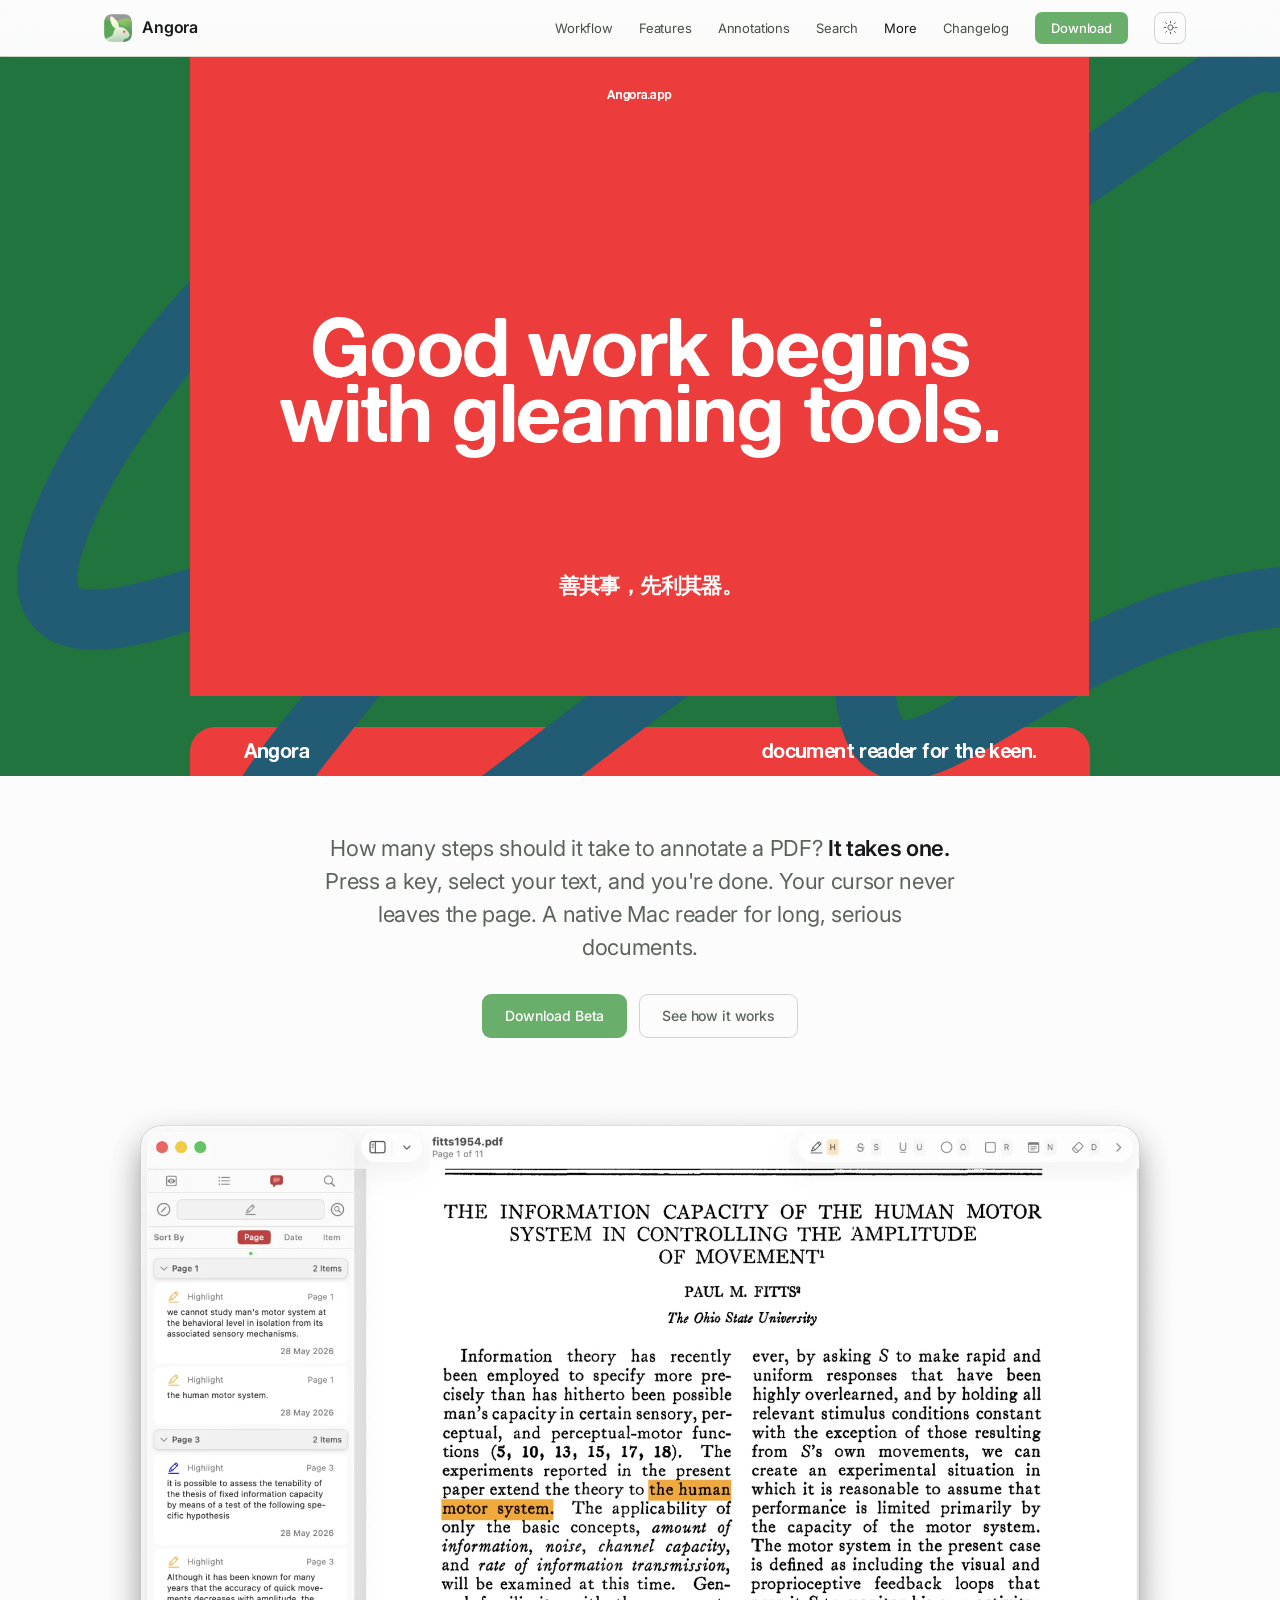
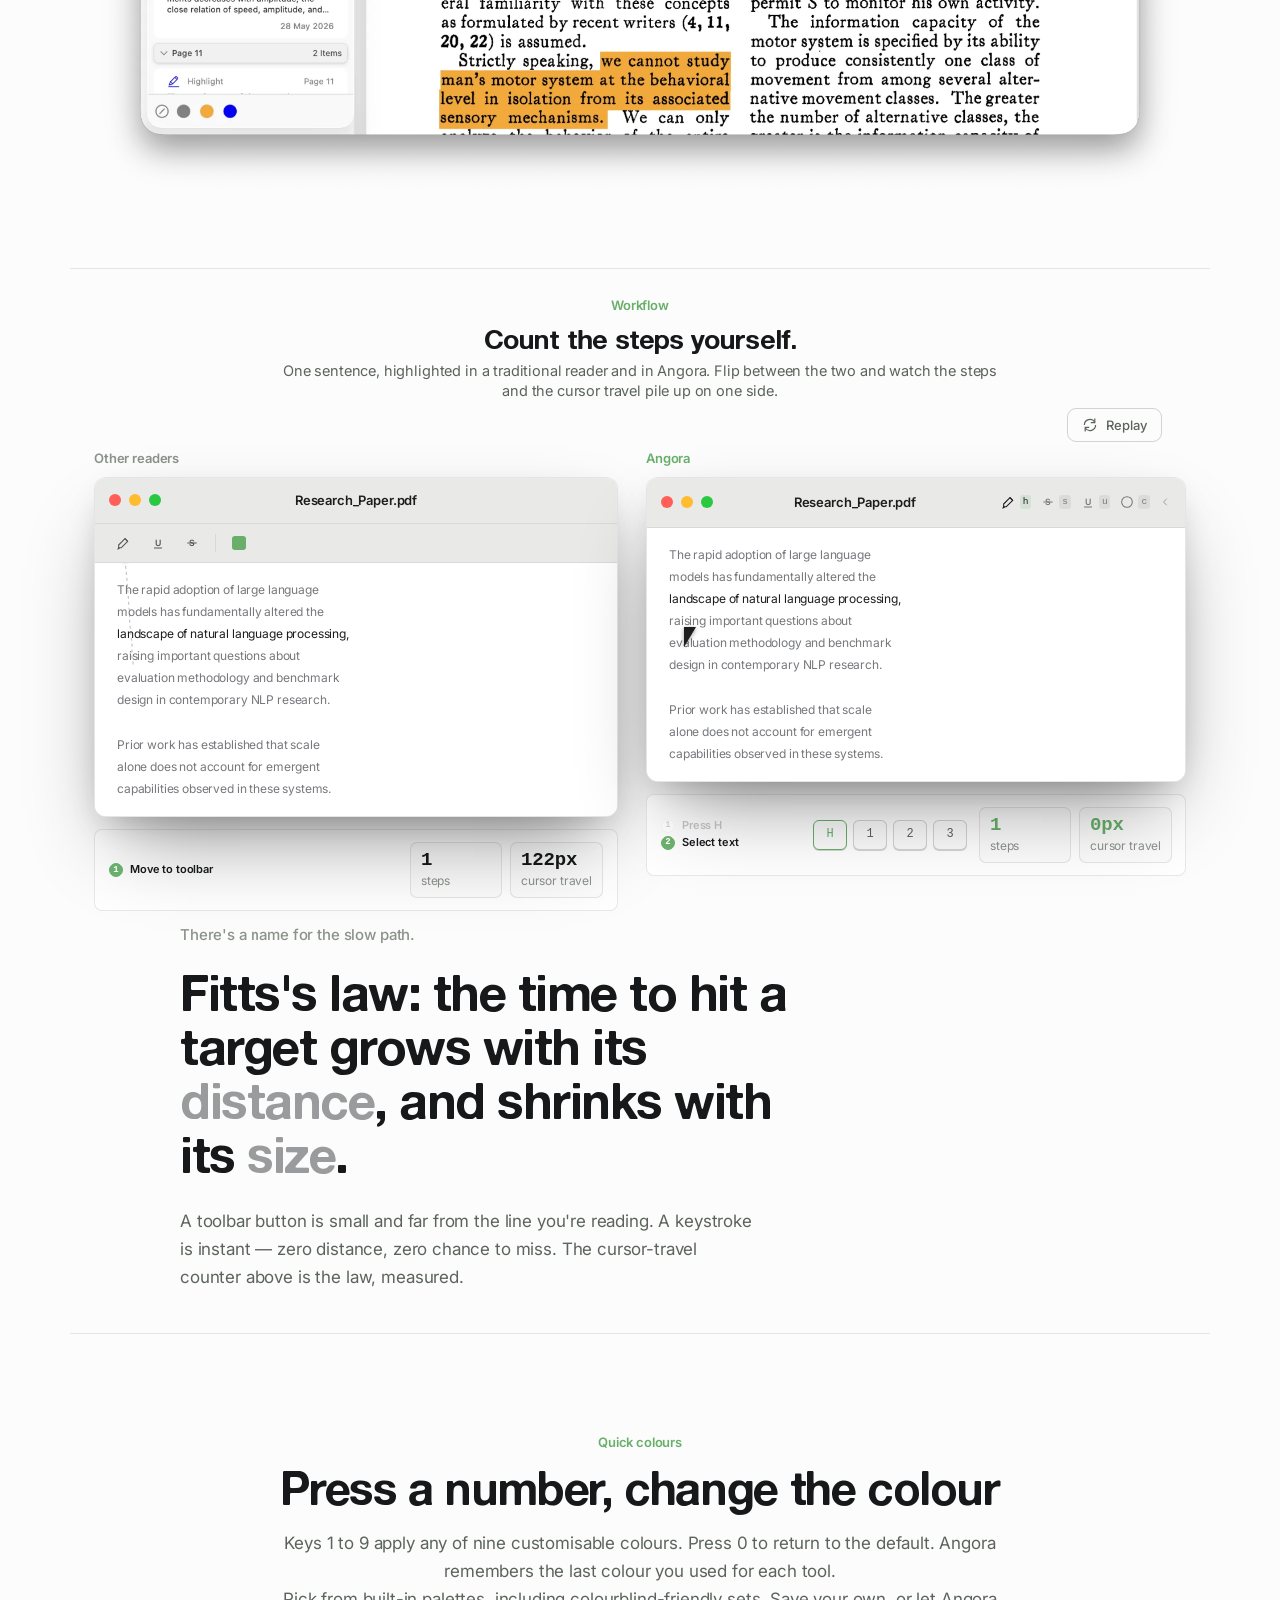
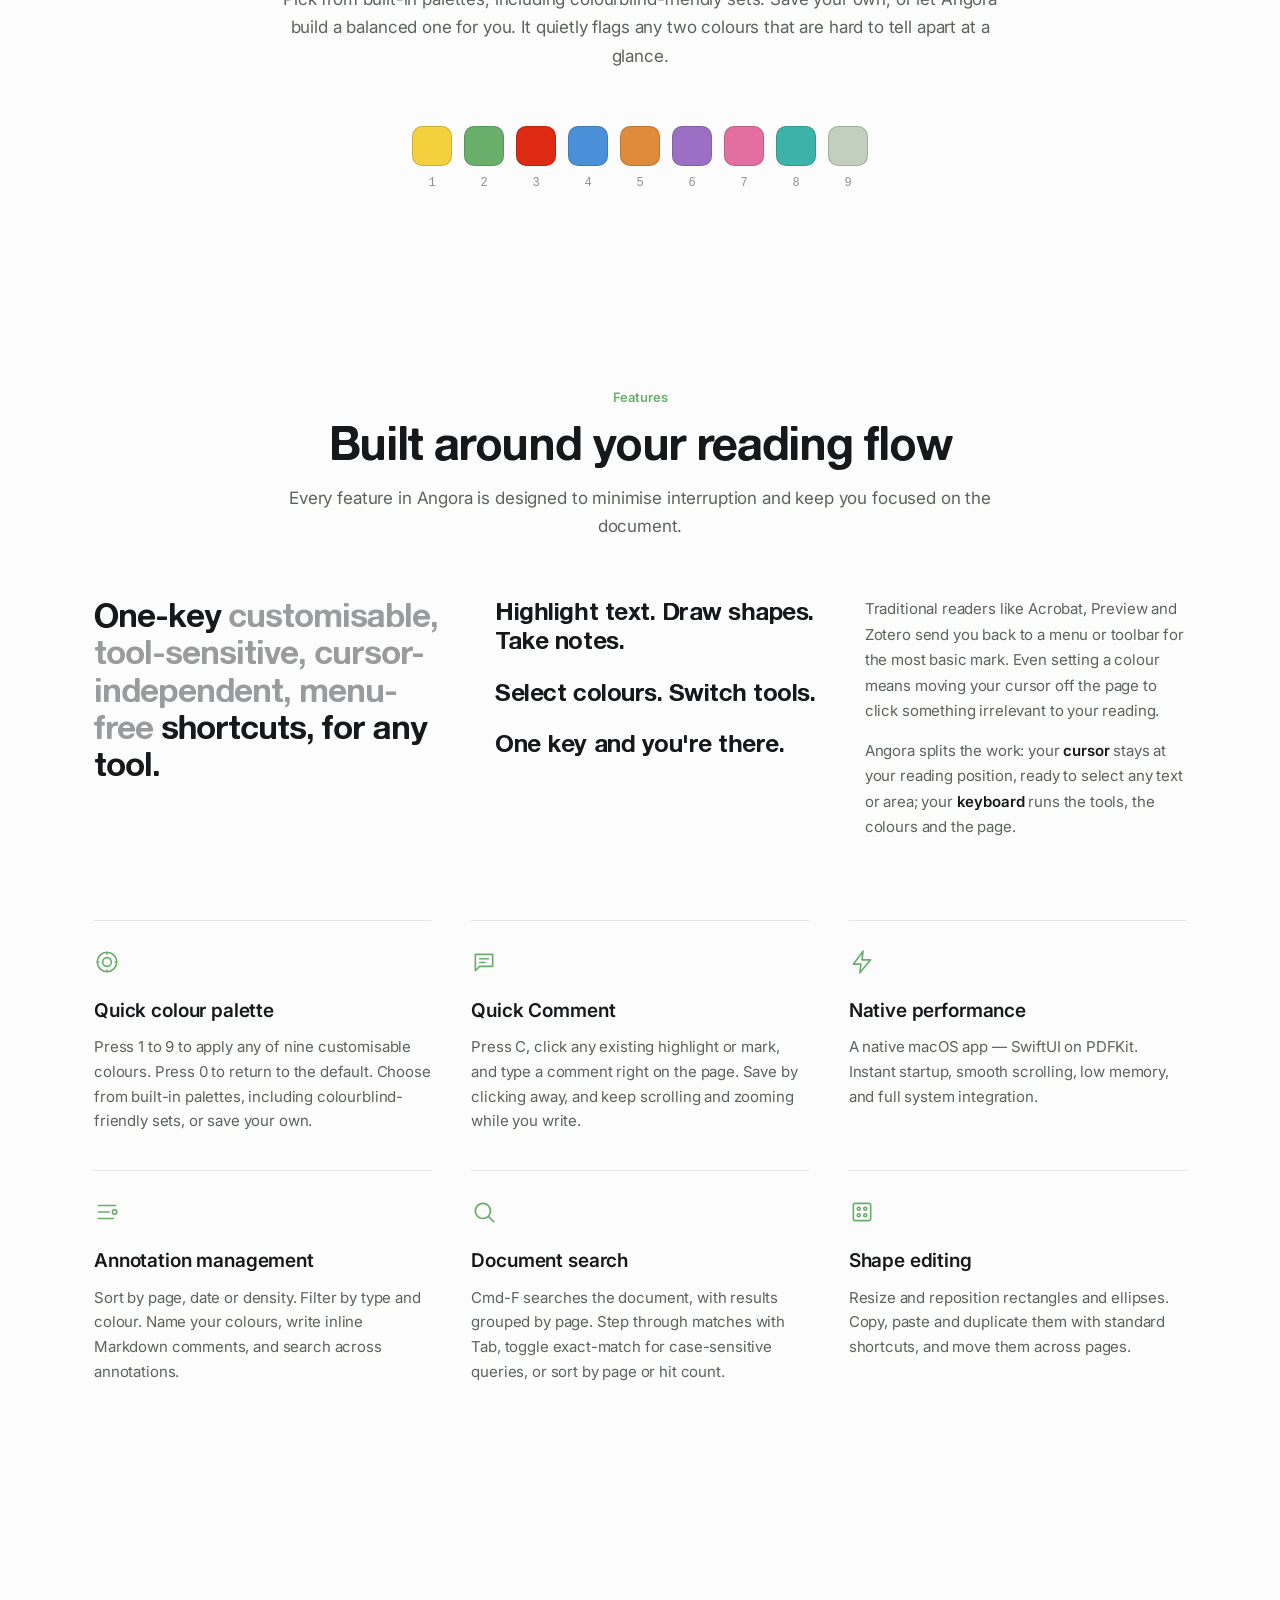
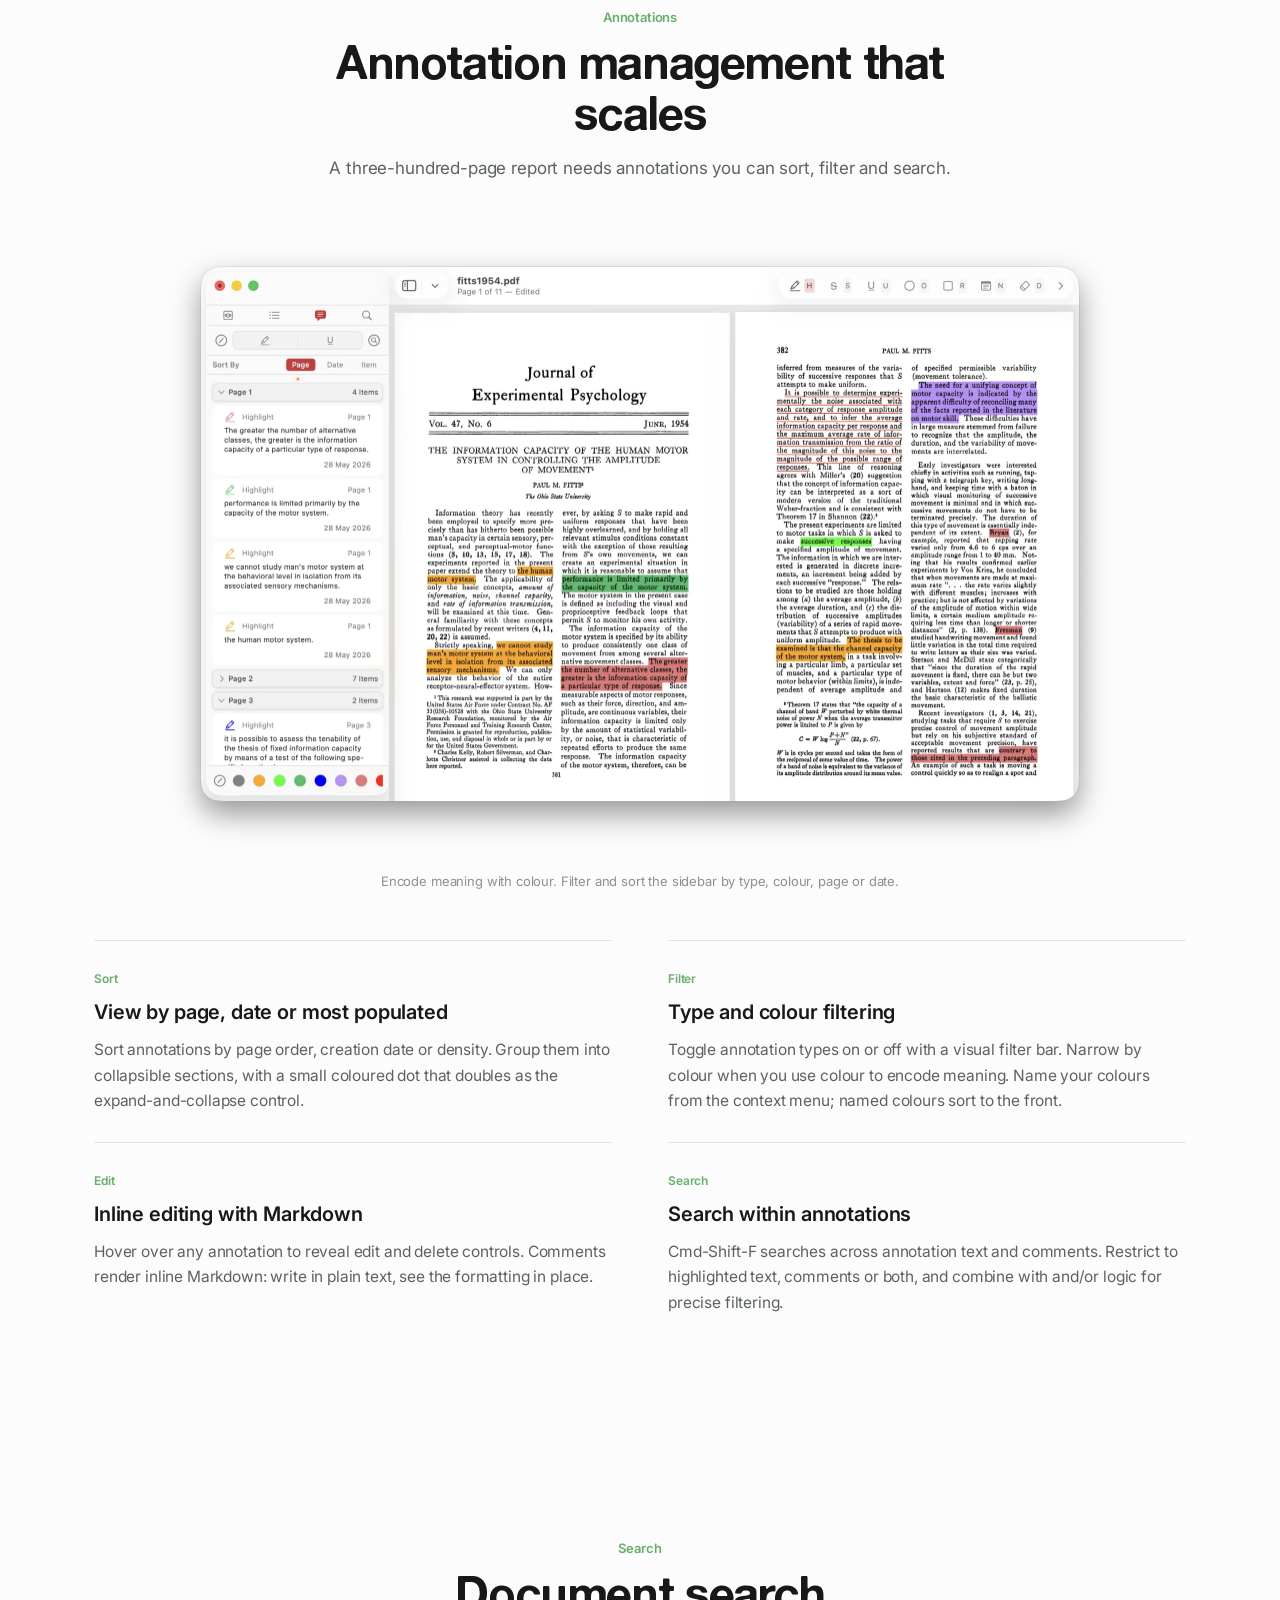
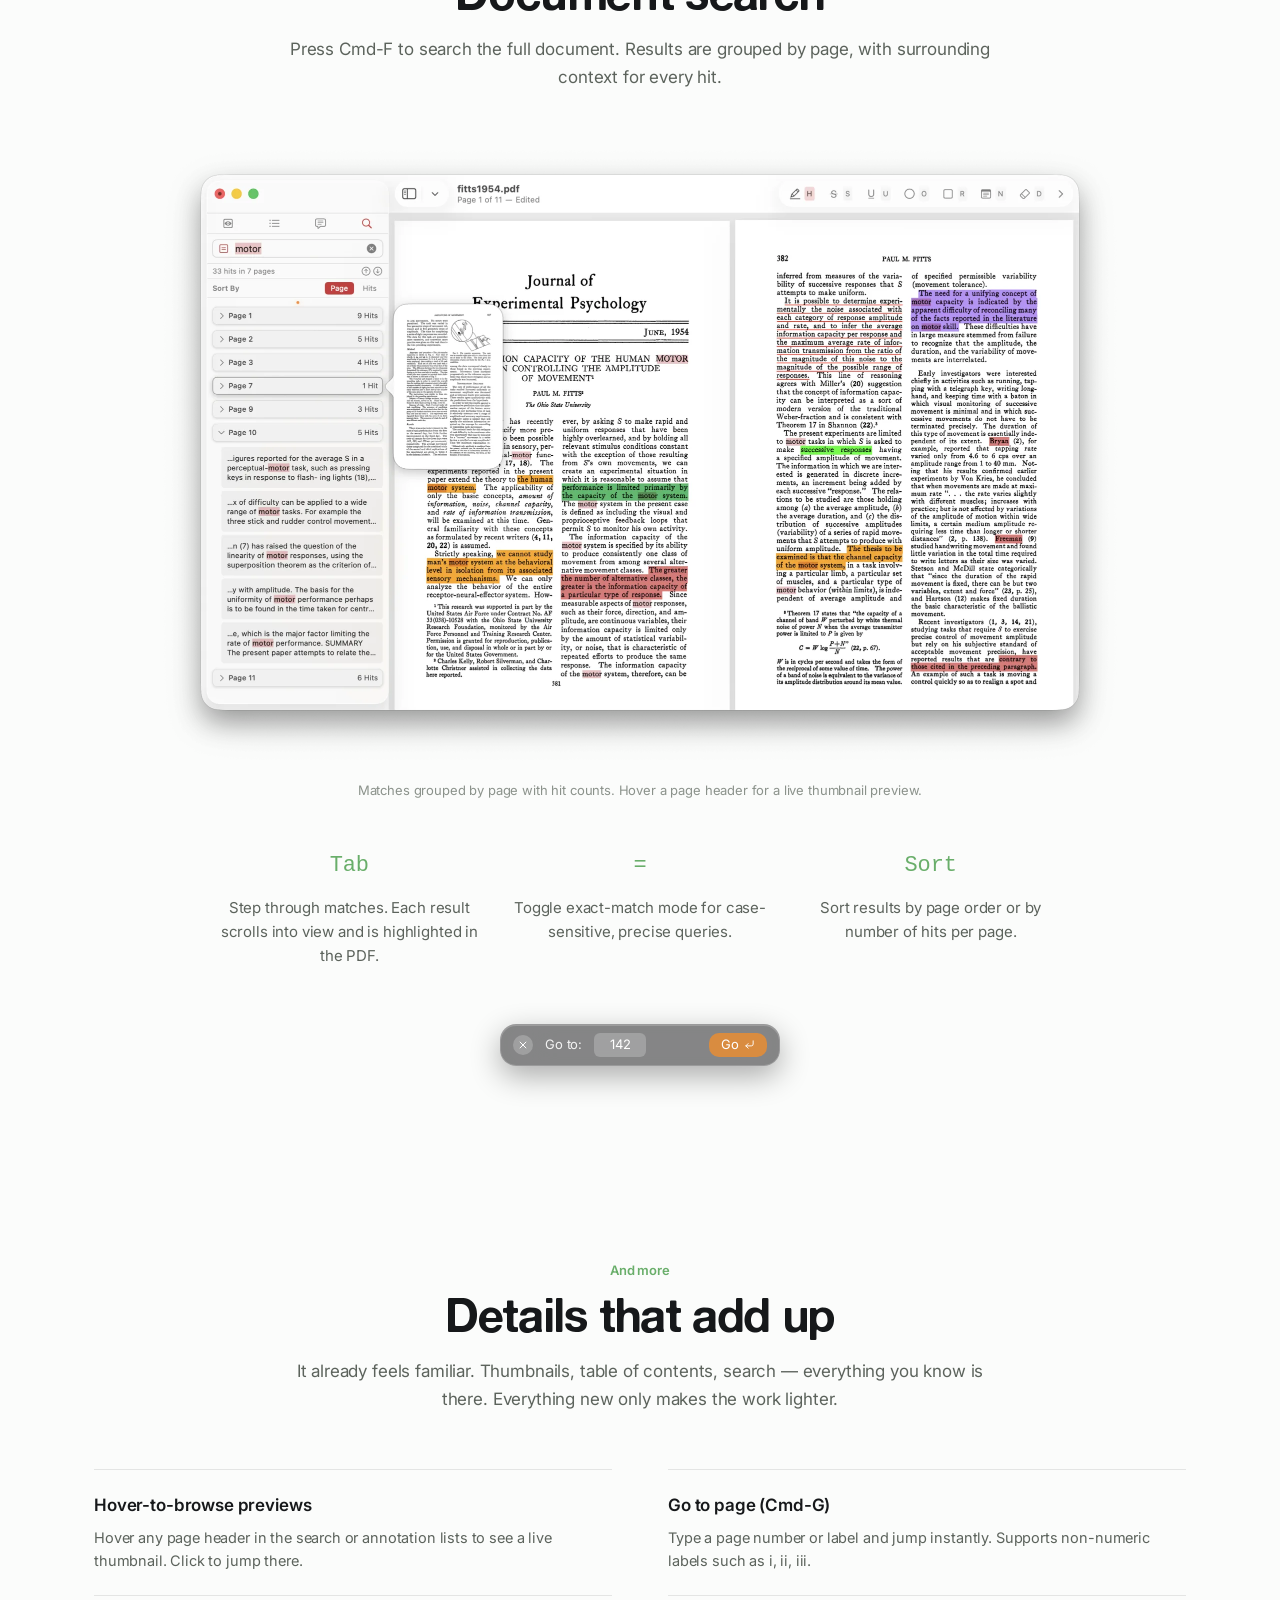
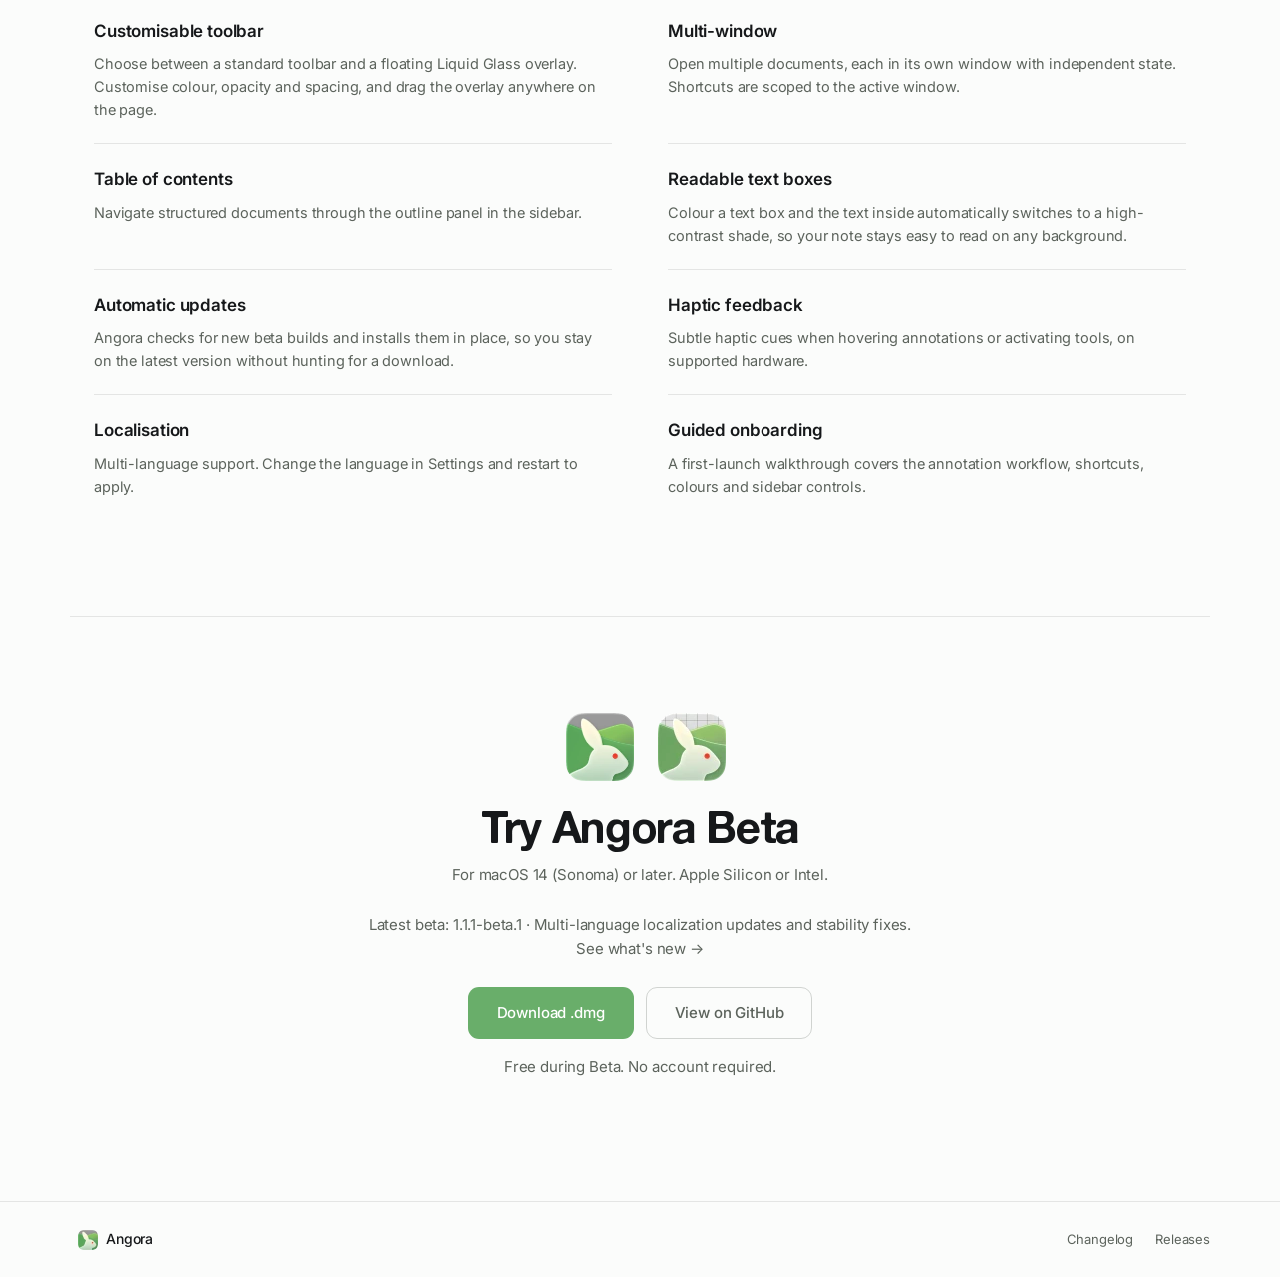
==== commit 64649e37: "chore: update index page for Angora Beta 1.1.1-beta.1 release" ====
--- a/index.html
+++ b/index.html
@@ -621,10 +621,10 @@
       </div>
       <h2>Try Angora Beta</h2>
       <p>For macOS 14 (Sonoma) or later. Apple Silicon or Intel.</p>
-      <p class="download-note">Latest beta: 1.1.0-beta.1 · Quick Colour presets and Quick Comment. <a
+      <p class="download-note">Latest beta: 1.1.1-beta.1 · Multi-language localization updates and stability fixes. <a
           href="changelog.html">See what's new →</a></p>
       <div class="download-actions">
-        <a href="https://github.com/j-nivekk/Angora-Beta/releases/download/v1.1.0-beta.1/Angora-Beta-1.1.0-beta.dmg" class="btn btn-primary btn-large" id="download-dmg">Download .dmg</a>
+        <a href="https://github.com/j-nivekk/Angora-Beta/releases/download/v1.1.1-beta.1/Angora-Beta-1.1.1-beta.dmg" class="btn btn-primary btn-large" id="download-dmg">Download .dmg</a>
         <a href="https://github.com/j-nivekk/Angora-Beta/releases" class="btn btn-ghost btn-large" target="_blank"
           rel="noopener">View on GitHub</a>
       </div>
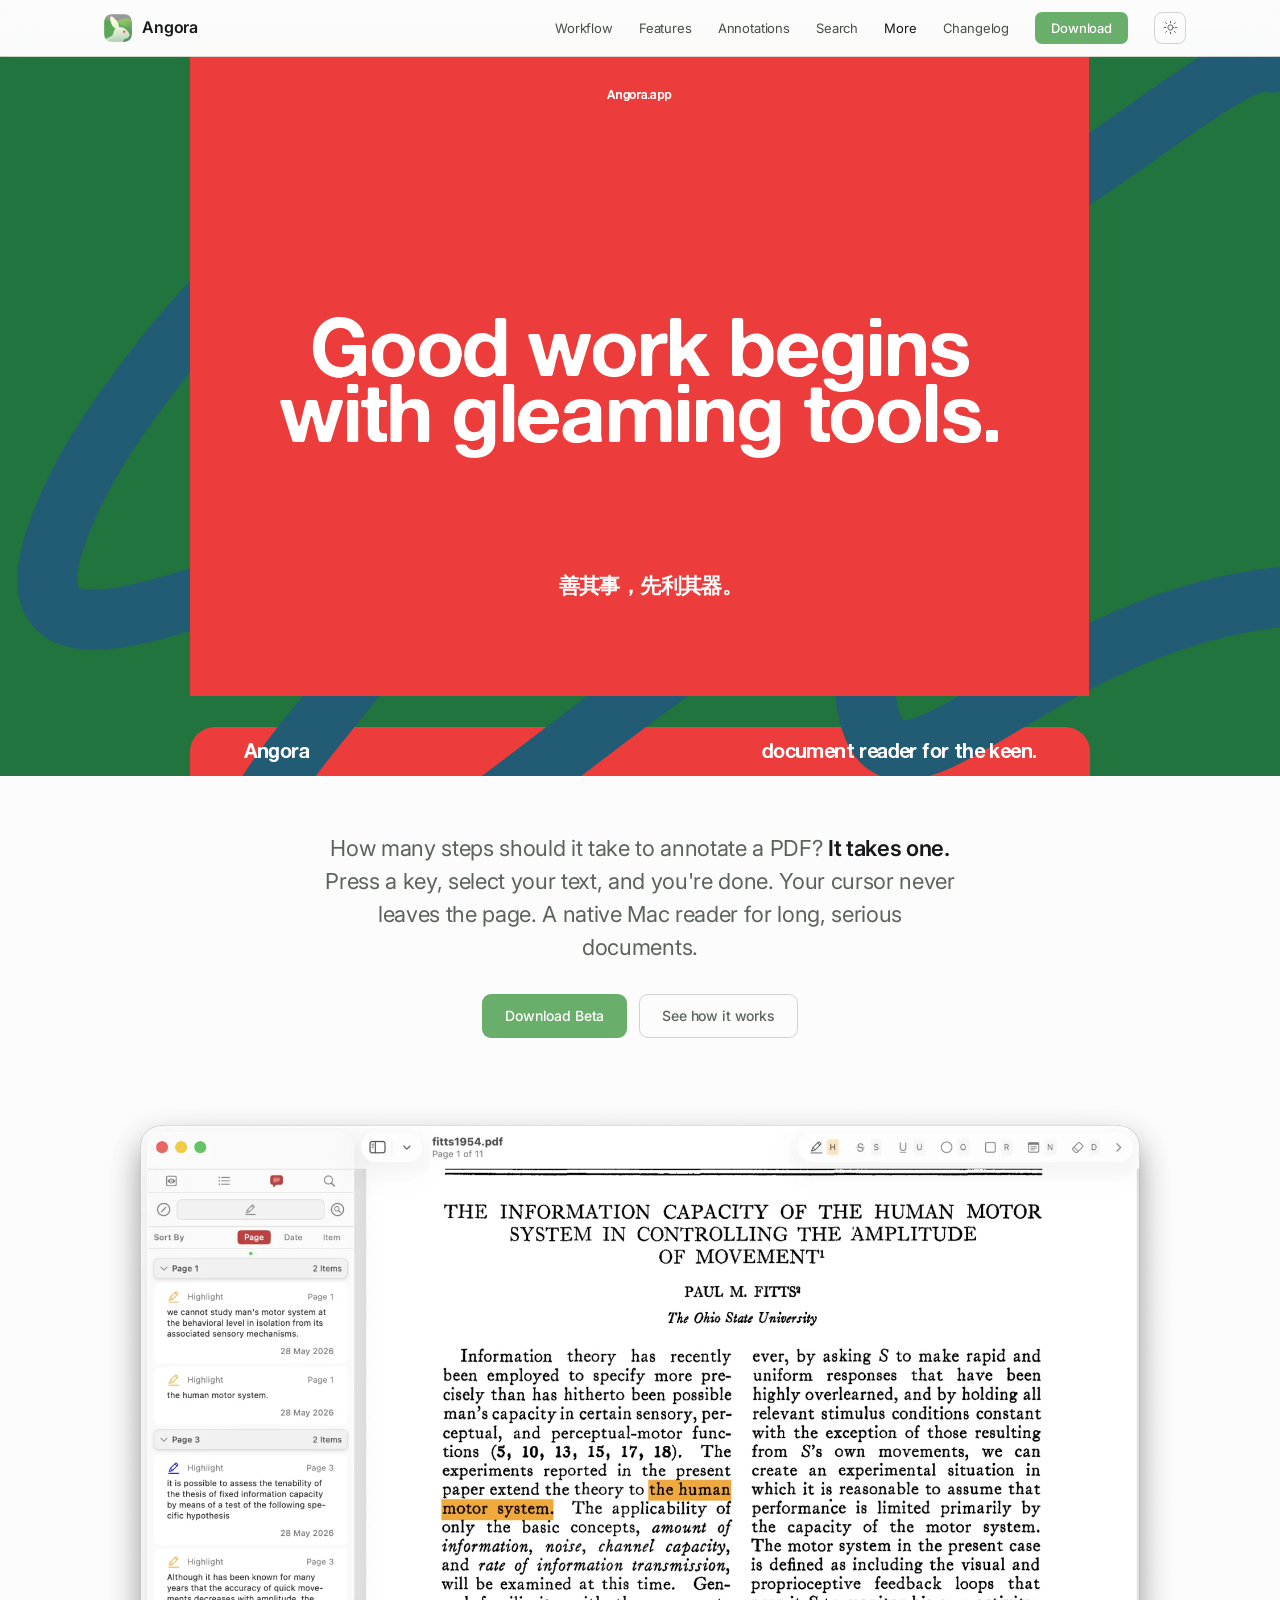
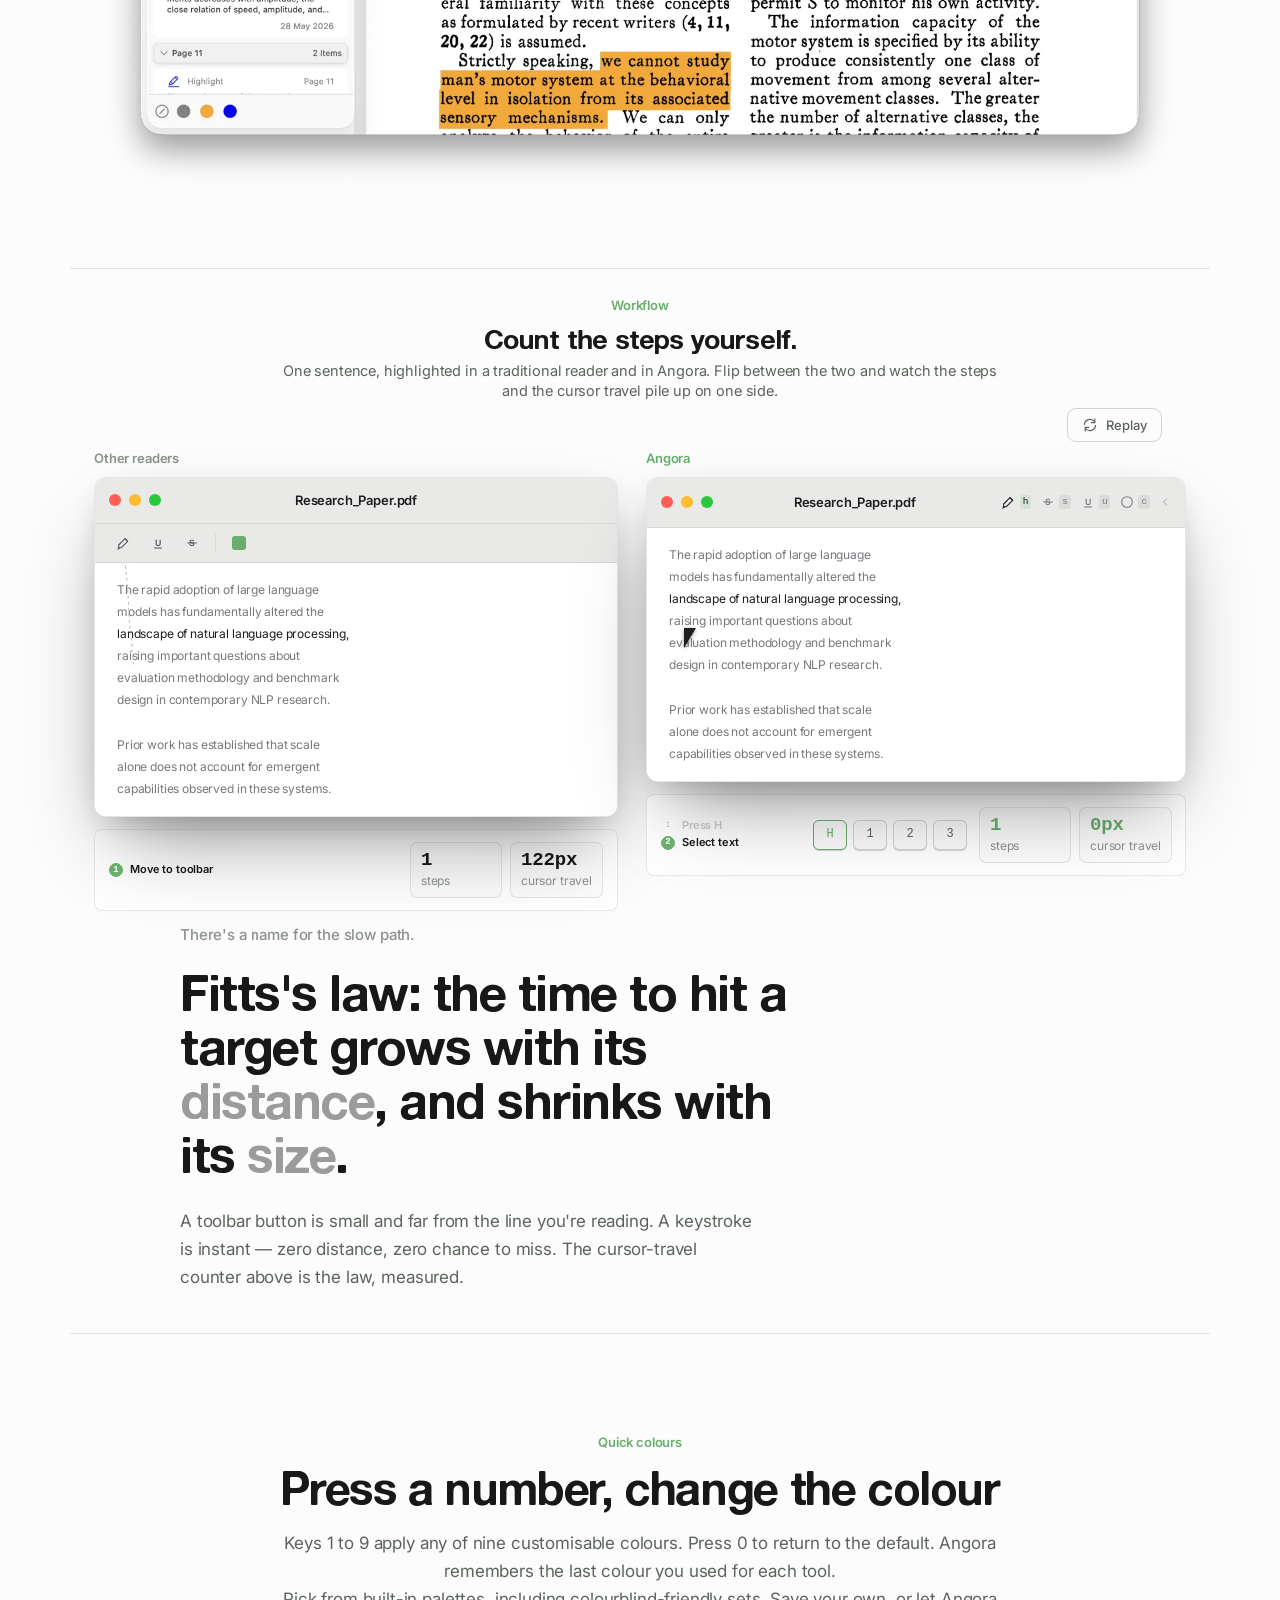
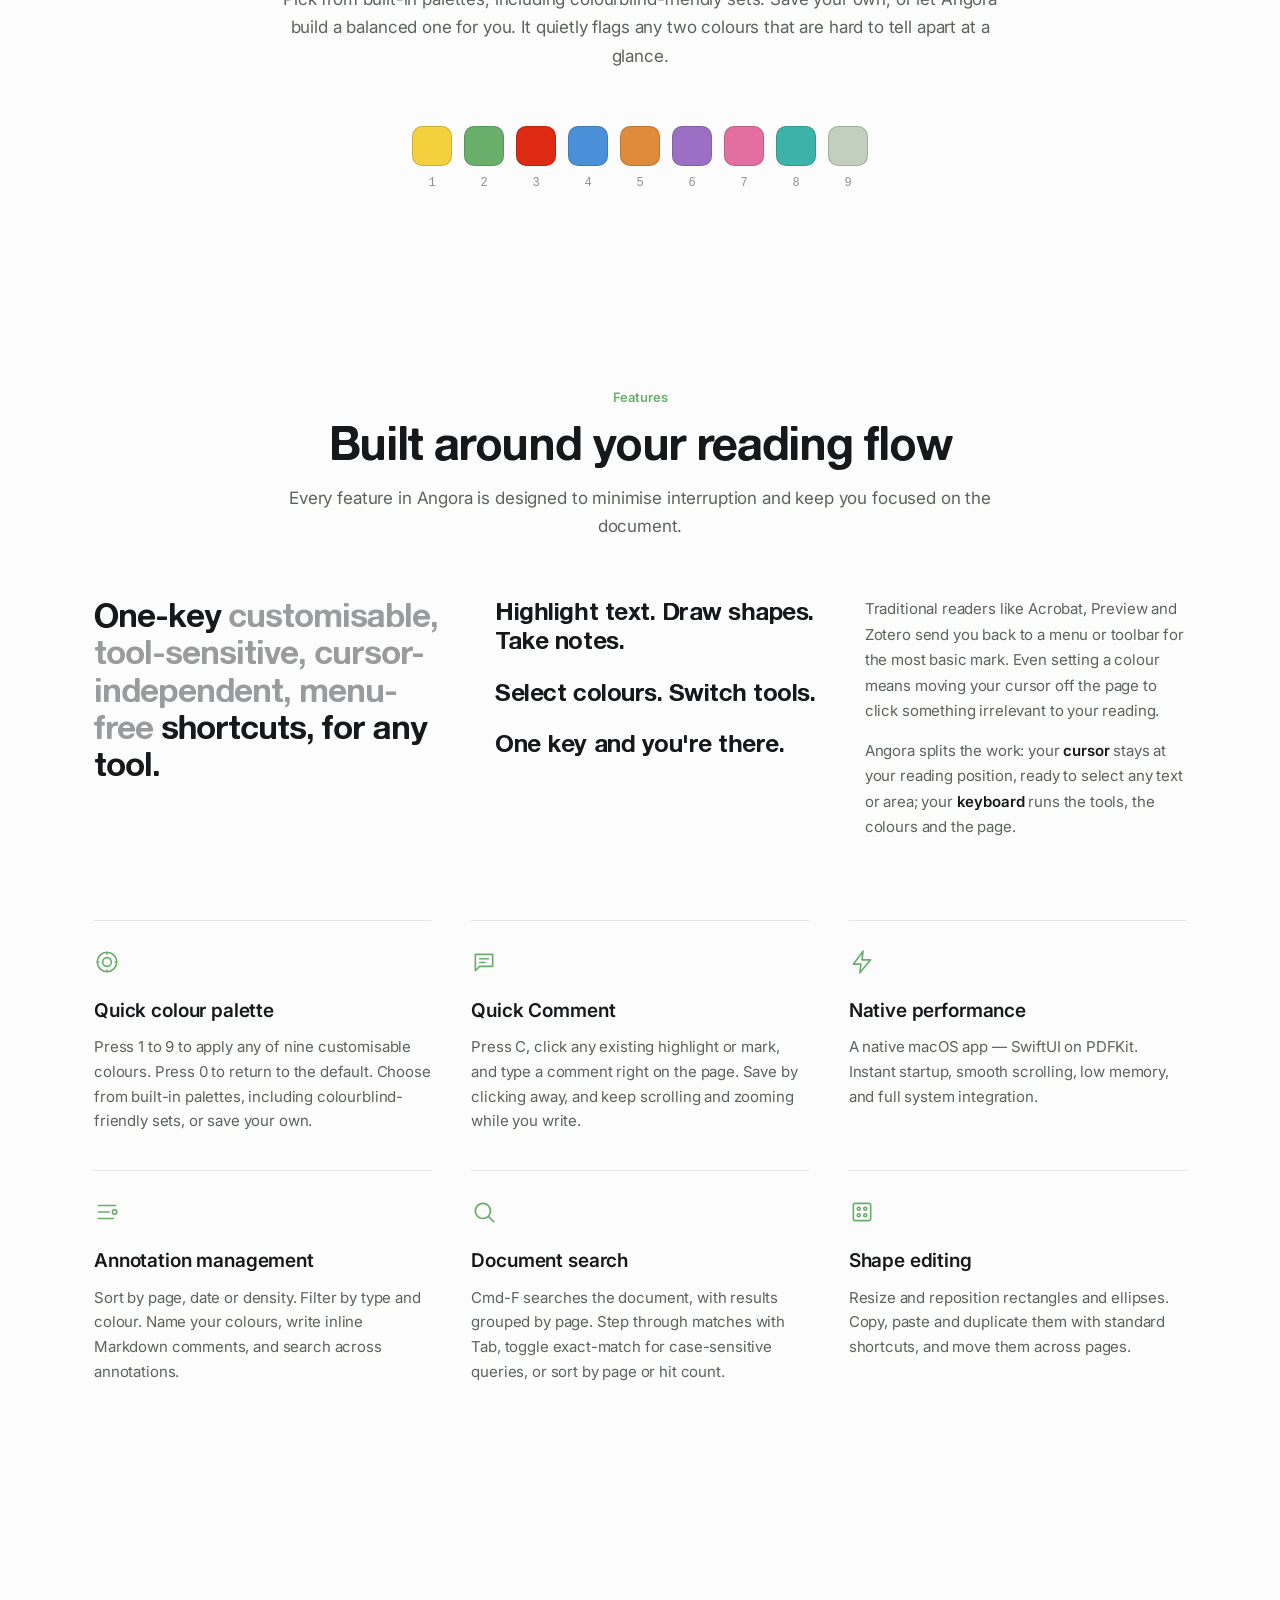
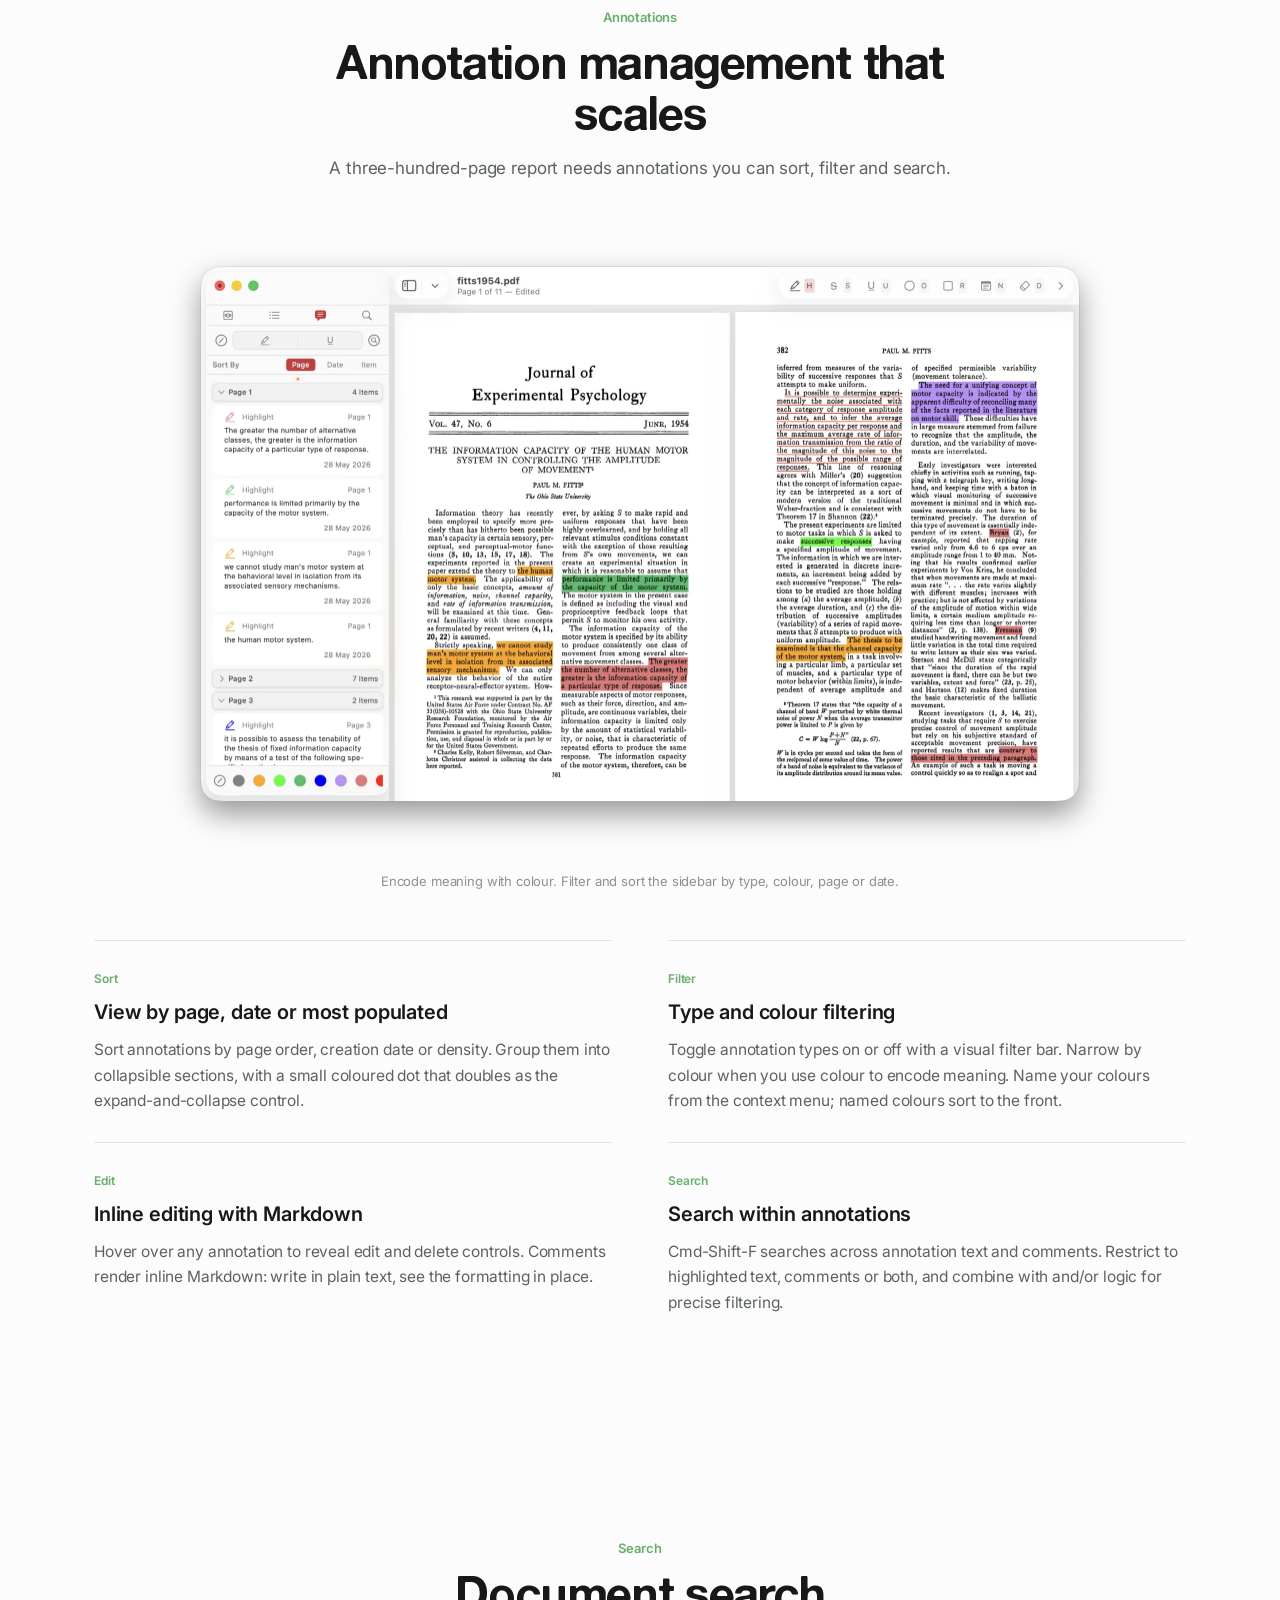
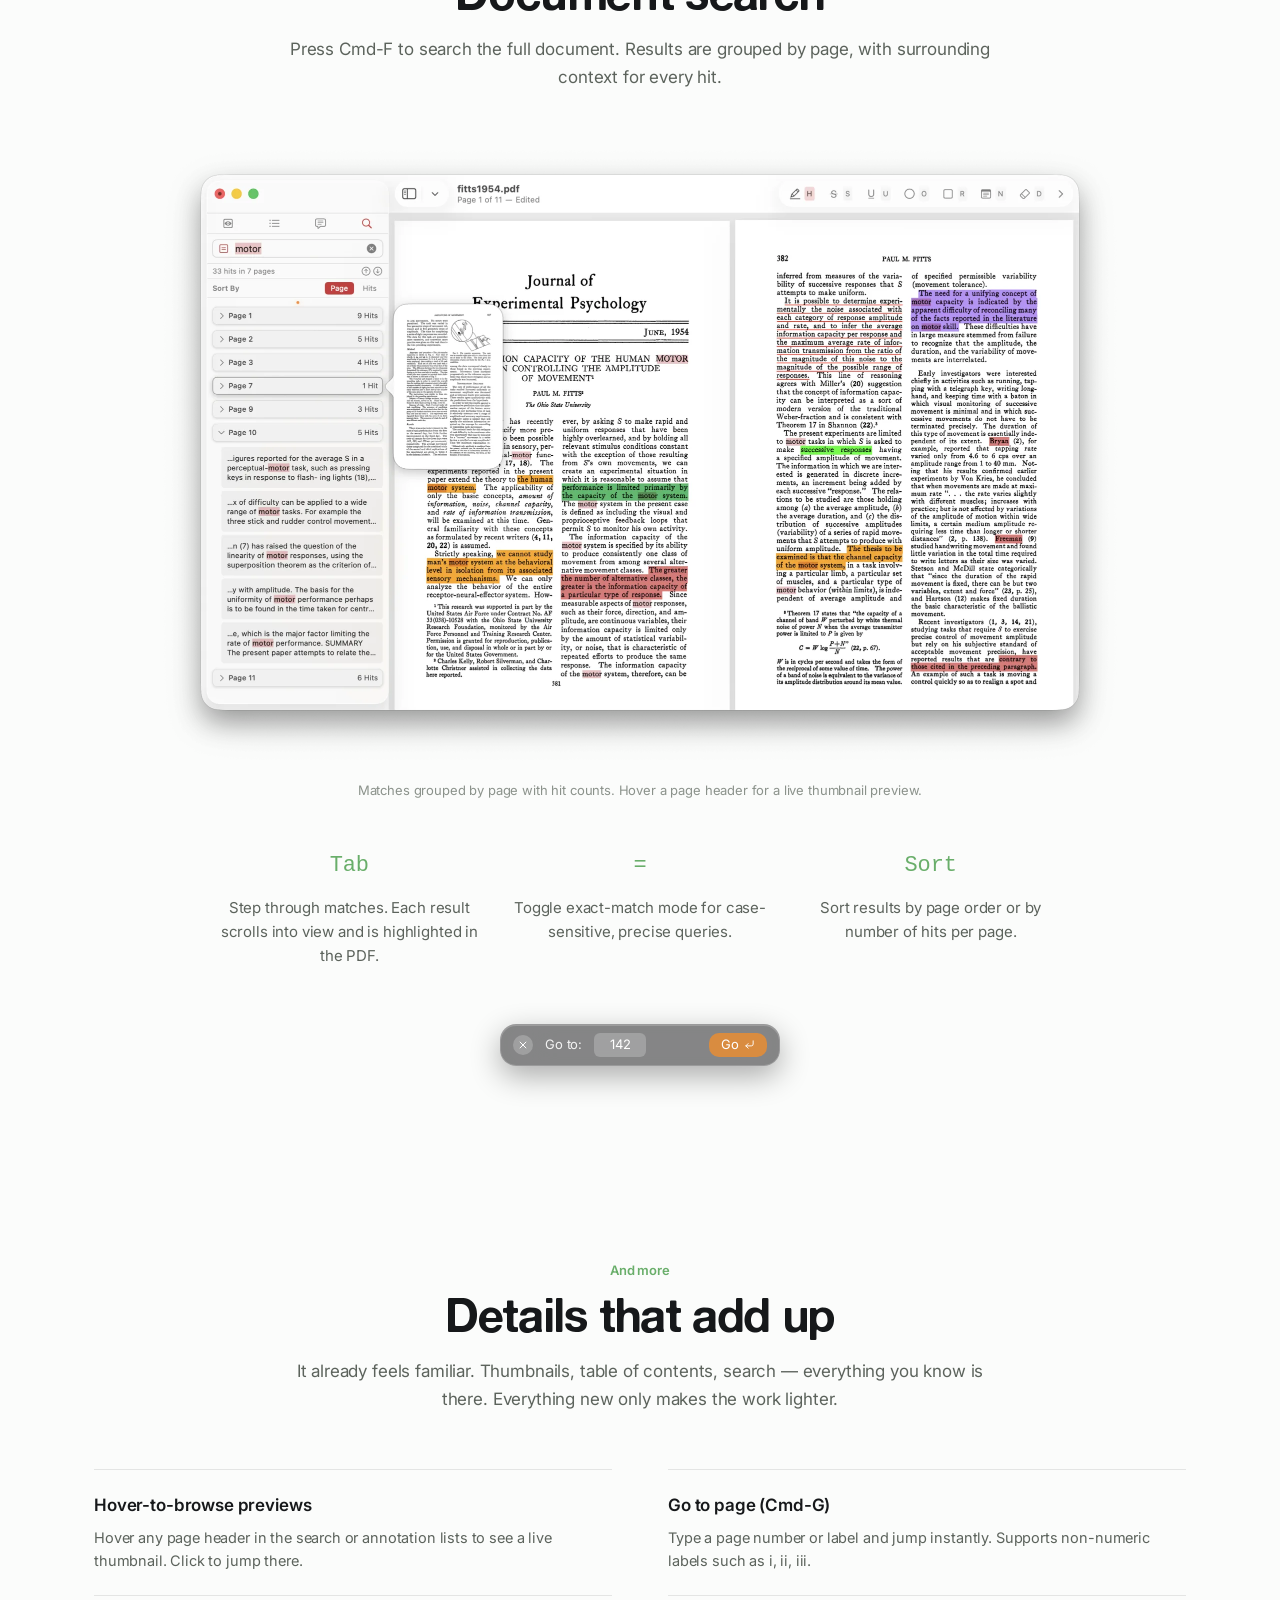
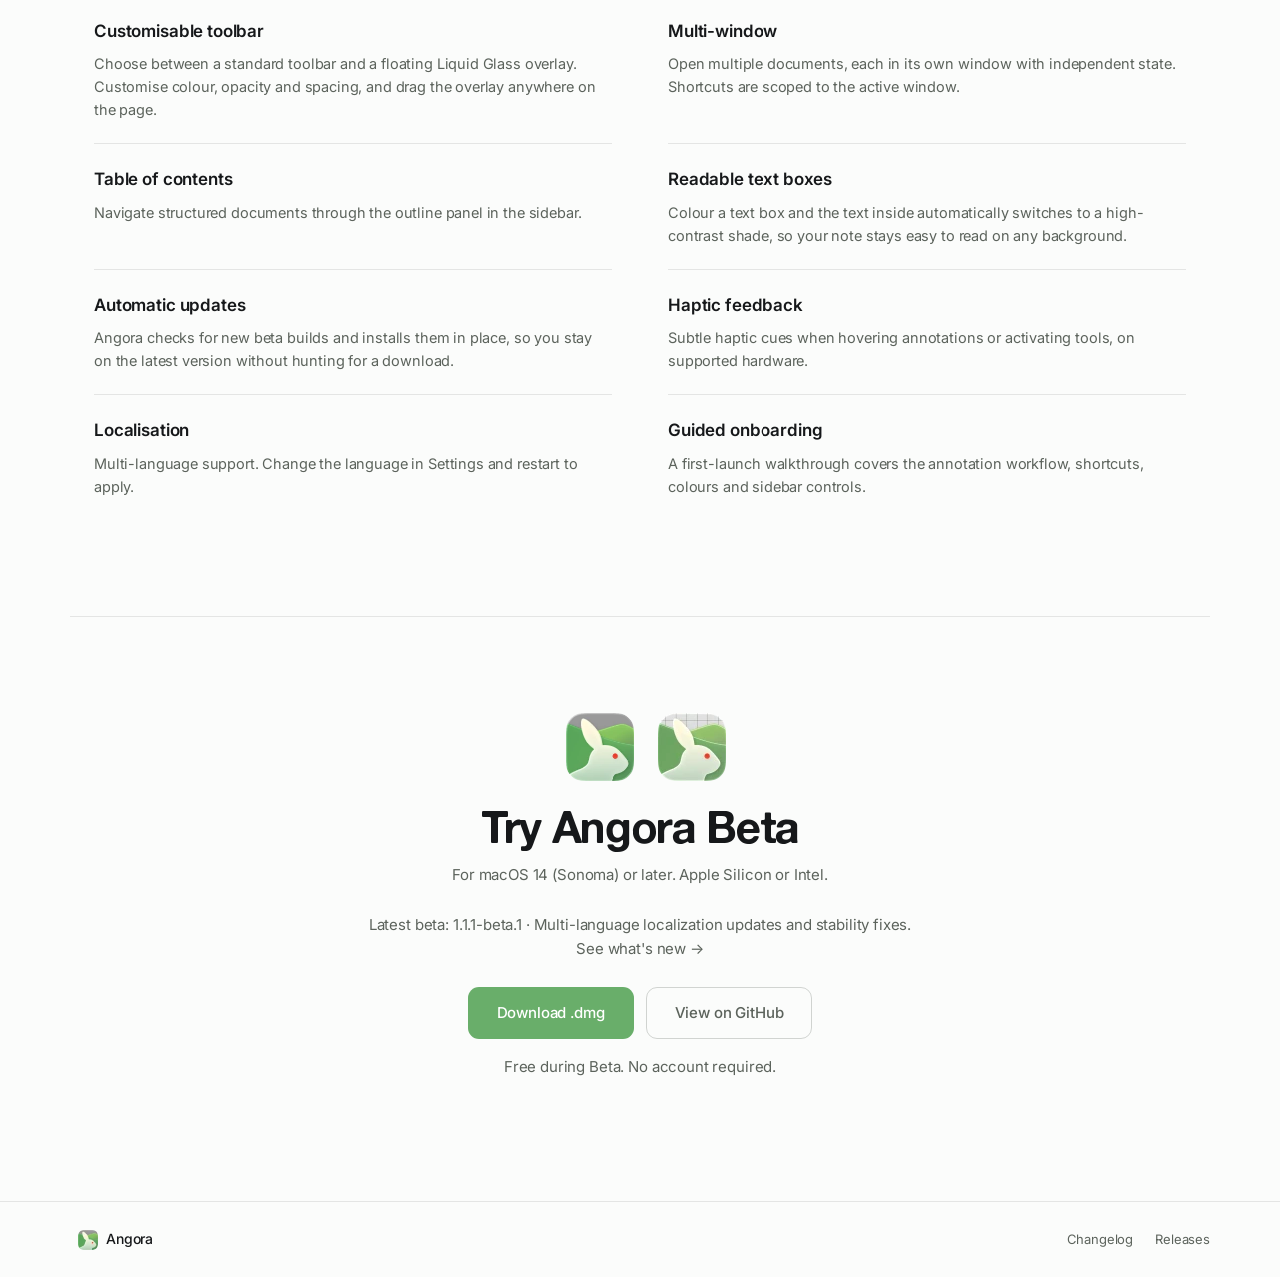
==== commit 7c250173: "feat: enable dynamic update of release notes and improve GitHub API fetch resilience with timeouts a" ====
--- a/index.html
+++ b/index.html
@@ -621,7 +621,7 @@
       </div>
       <h2>Try Angora Beta</h2>
       <p>For macOS 14 (Sonoma) or later. Apple Silicon or Intel.</p>
-      <p class="download-note">Latest beta: 1.1.1-beta.1 · Multi-language localization updates and stability fixes. <a
+      <p class="download-note" id="latest-release-note">Latest beta: 1.1.1-beta.1 · Multi-language localization updates and stability fixes. <a
           href="changelog.html">See what's new →</a></p>
       <div class="download-actions">
         <a href="https://github.com/j-nivekk/Angora-Beta/releases/download/v1.1.1-beta.1/Angora-Beta-1.1.1-beta.dmg" class="btn btn-primary btn-large" id="download-dmg">Download .dmg</a>
--- a/style.css
+++ b/style.css
@@ -858,6 +858,22 @@
   line-height: 1.65;
 }
 
+.changelog-alt {
+  margin-top: 14px;
+  font-size: 14.5px;
+  color: var(--text-3);
+}
+
+.changelog-alt a {
+  color: var(--green);
+  font-weight: 500;
+  transition: opacity 0.15s ease;
+}
+
+.changelog-alt a:hover {
+  opacity: 0.85;
+}
+
 .eyebrow {
   display: inline-block;
   font-size: 13px;
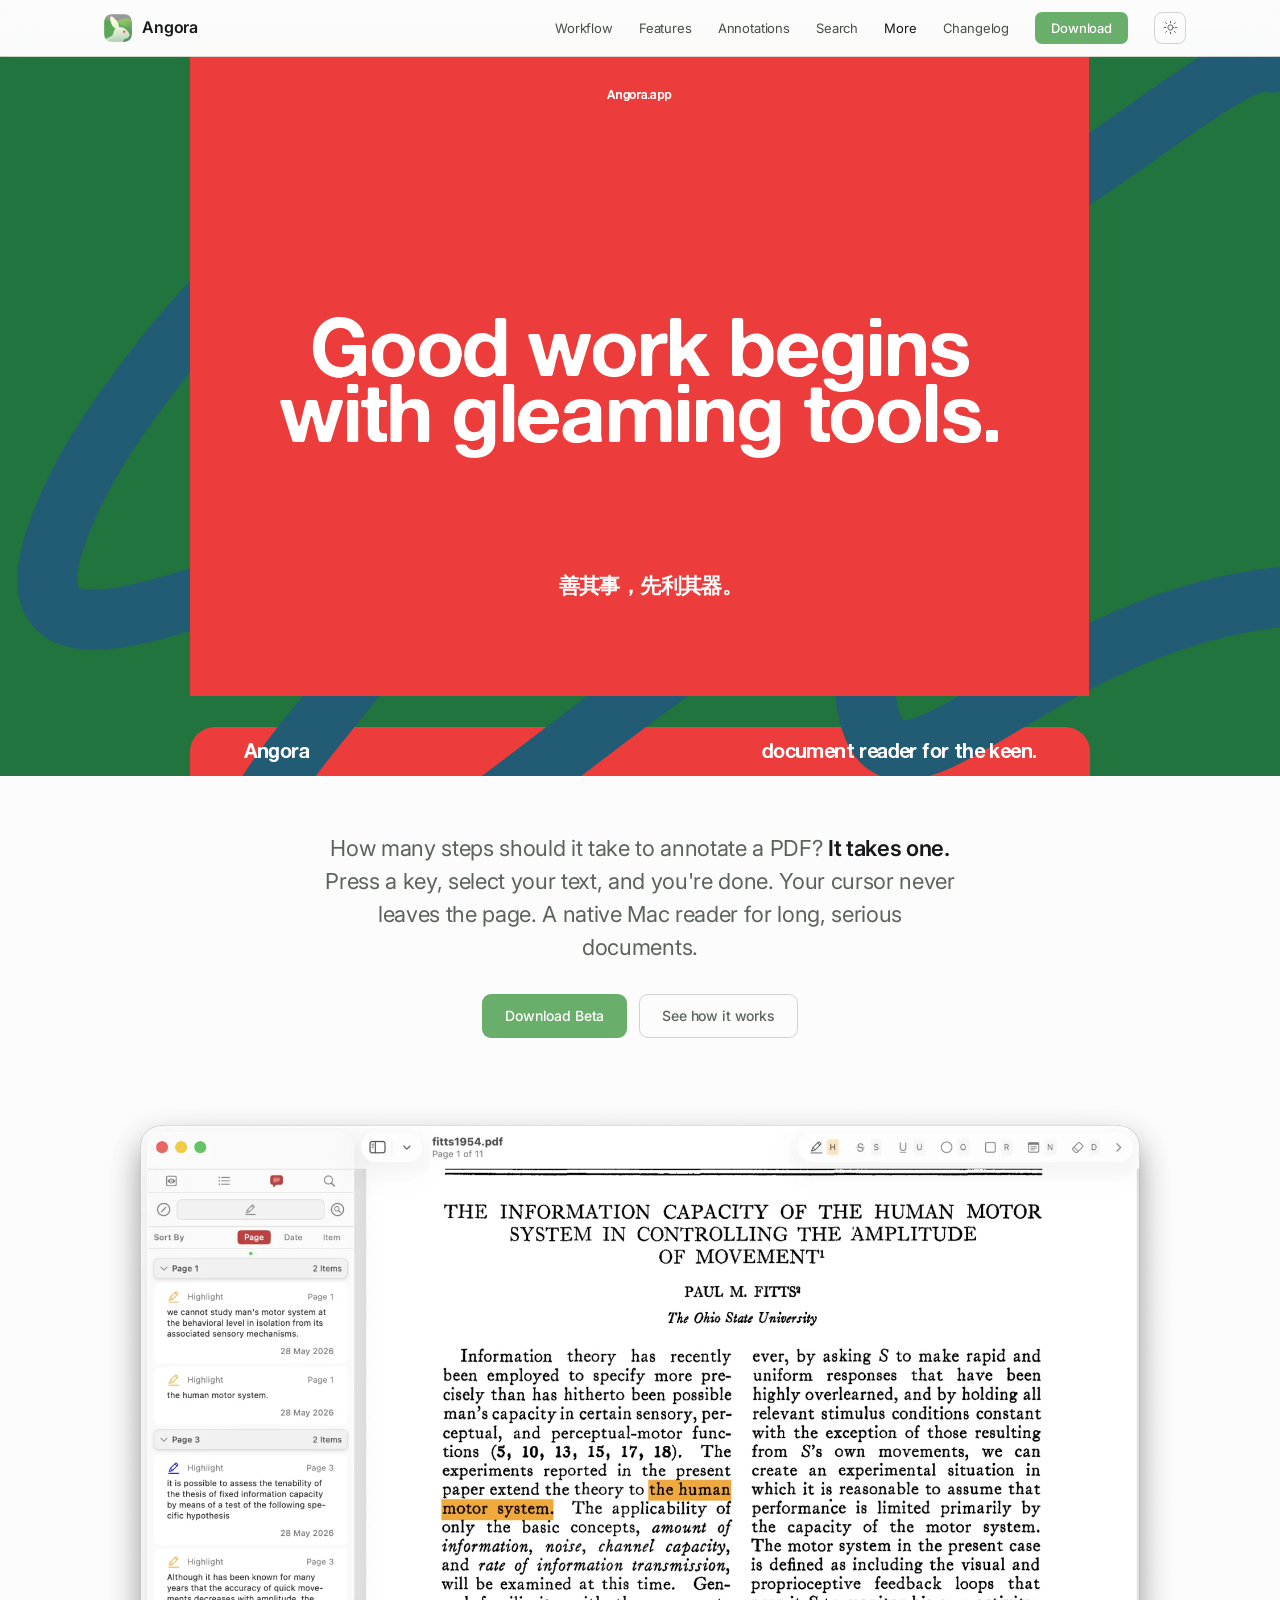
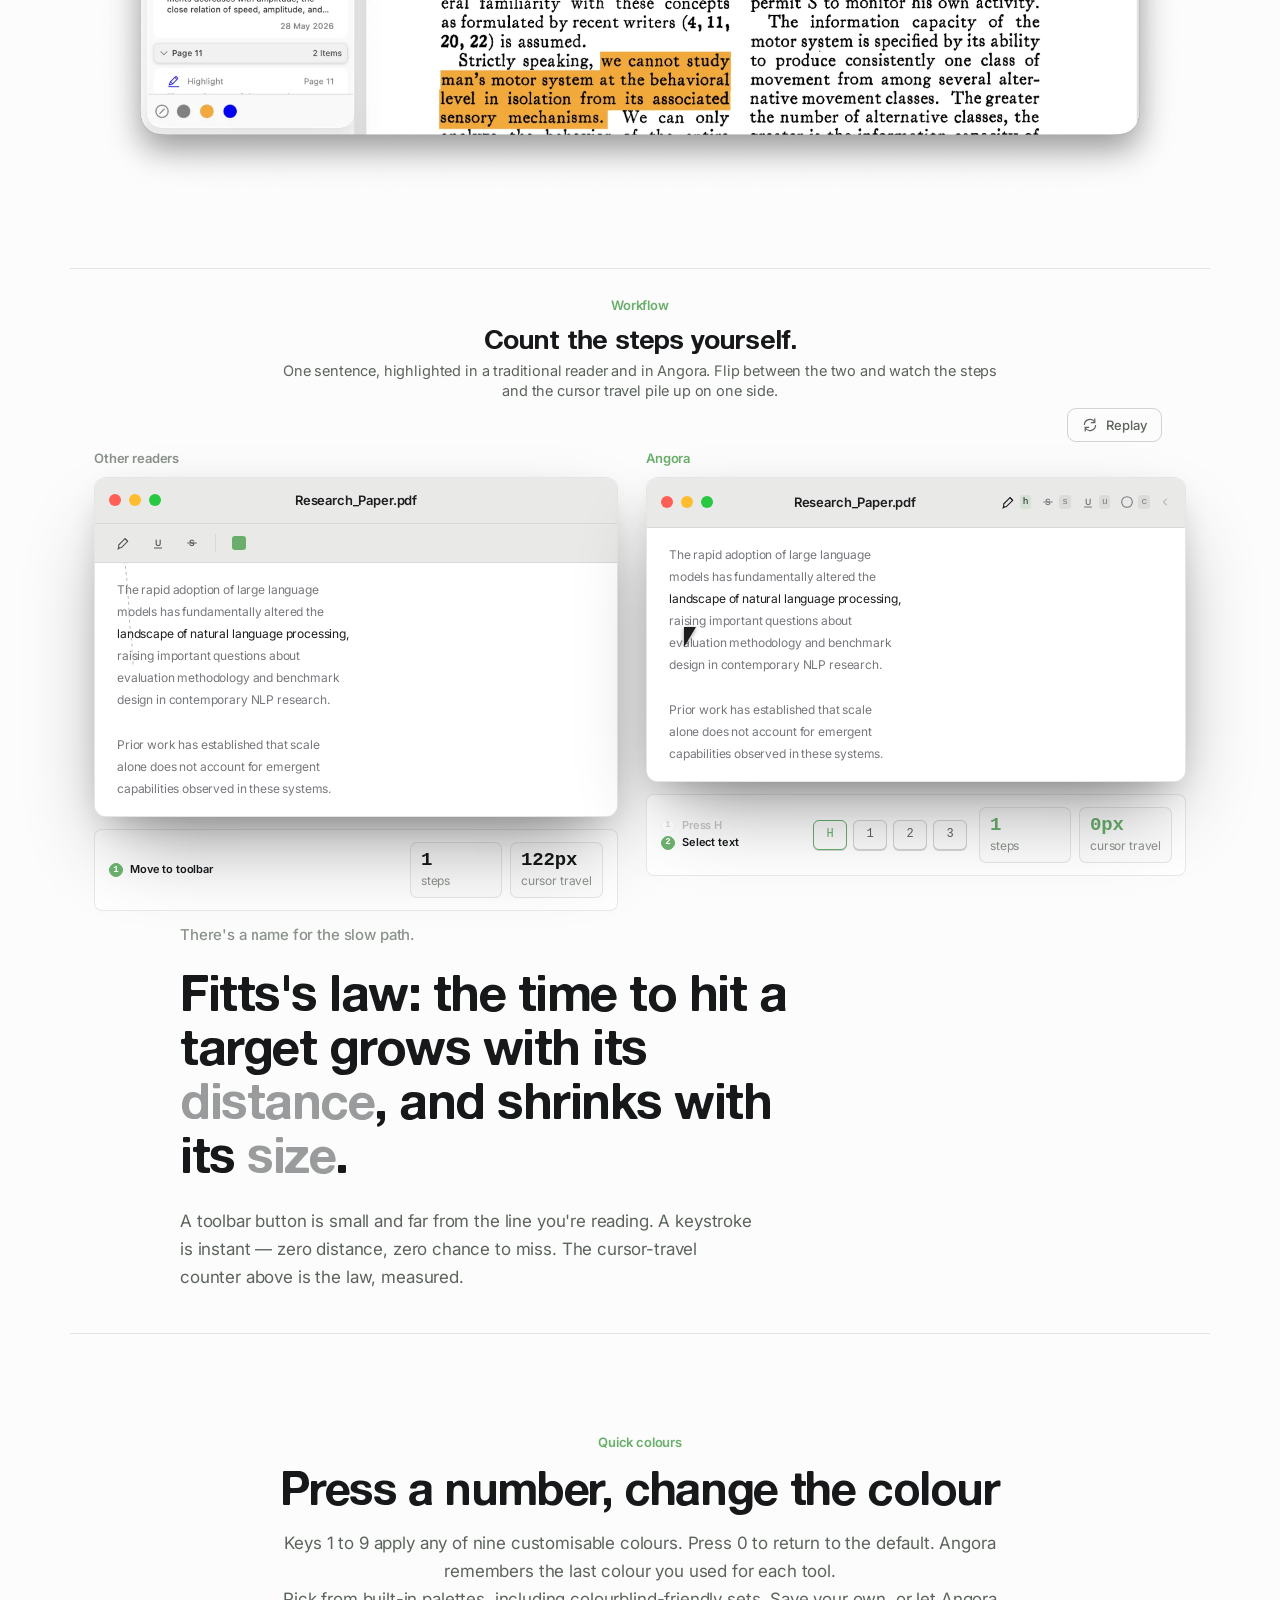
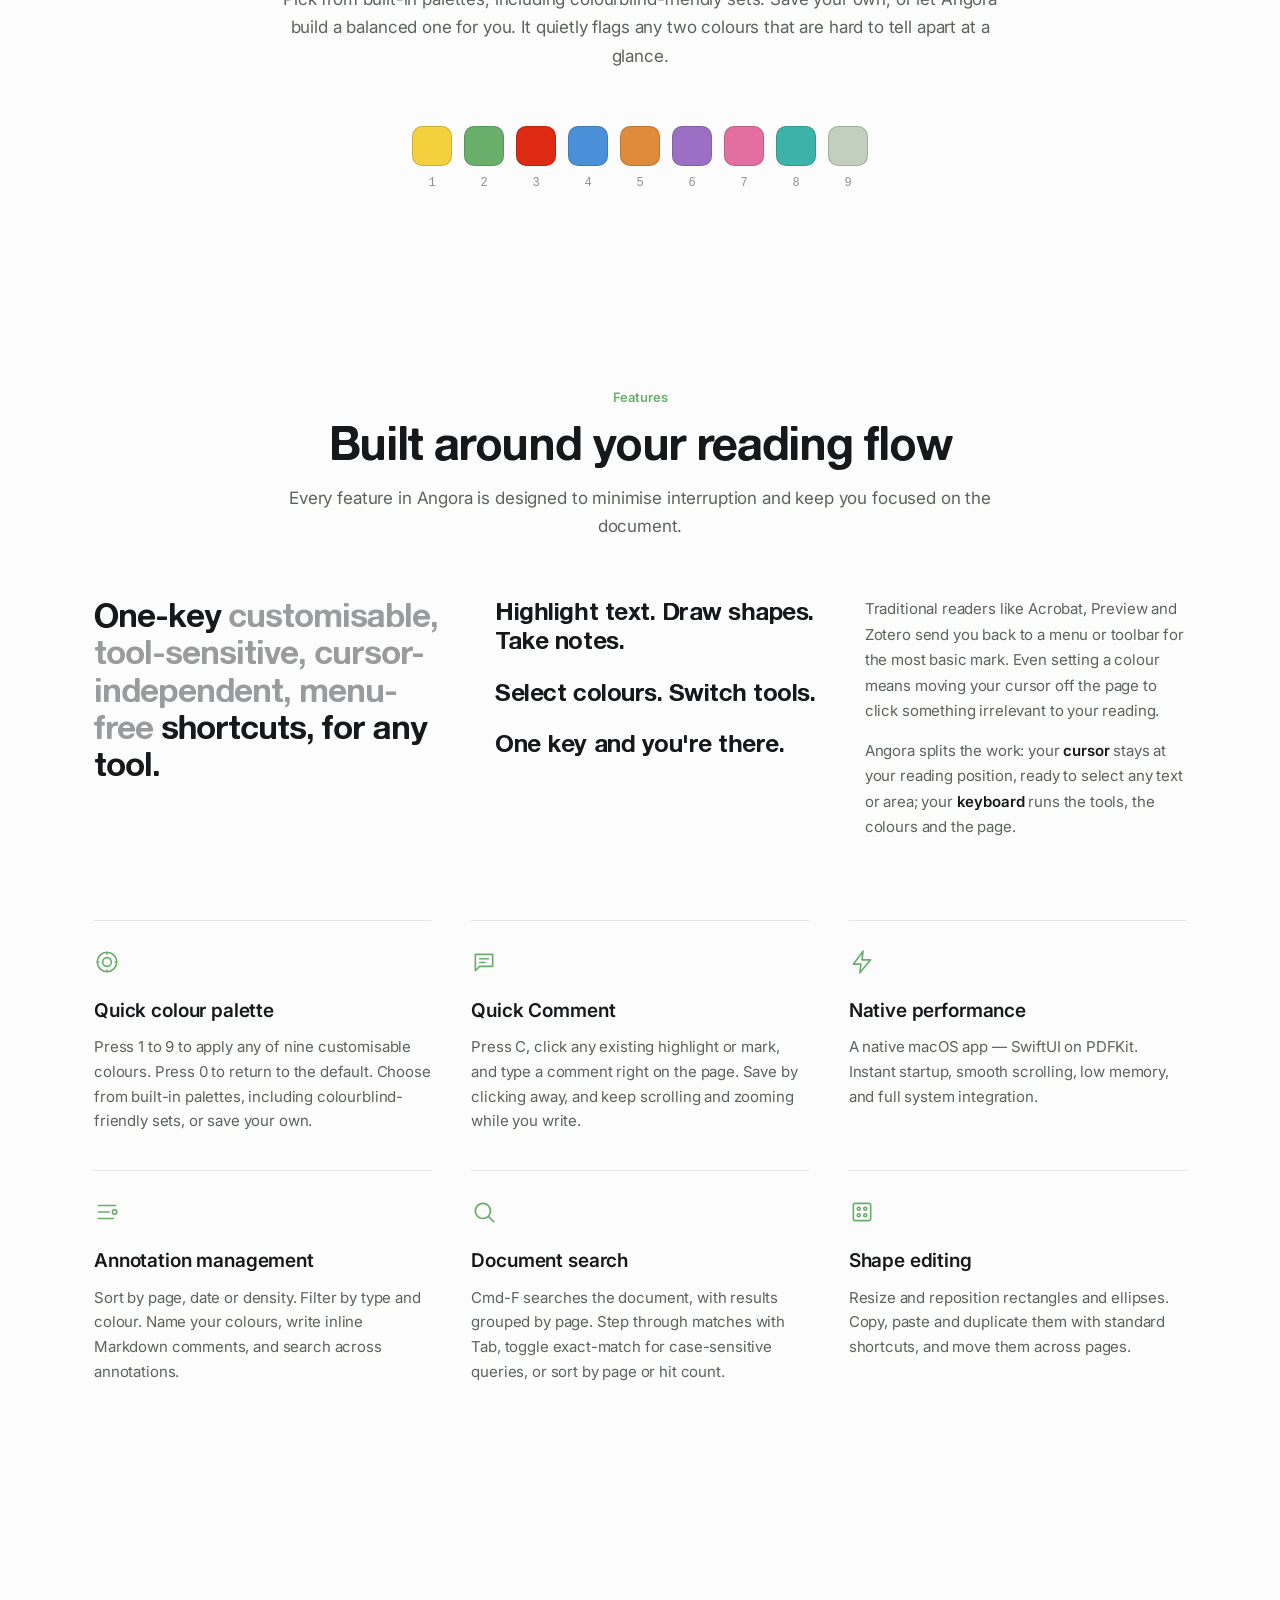
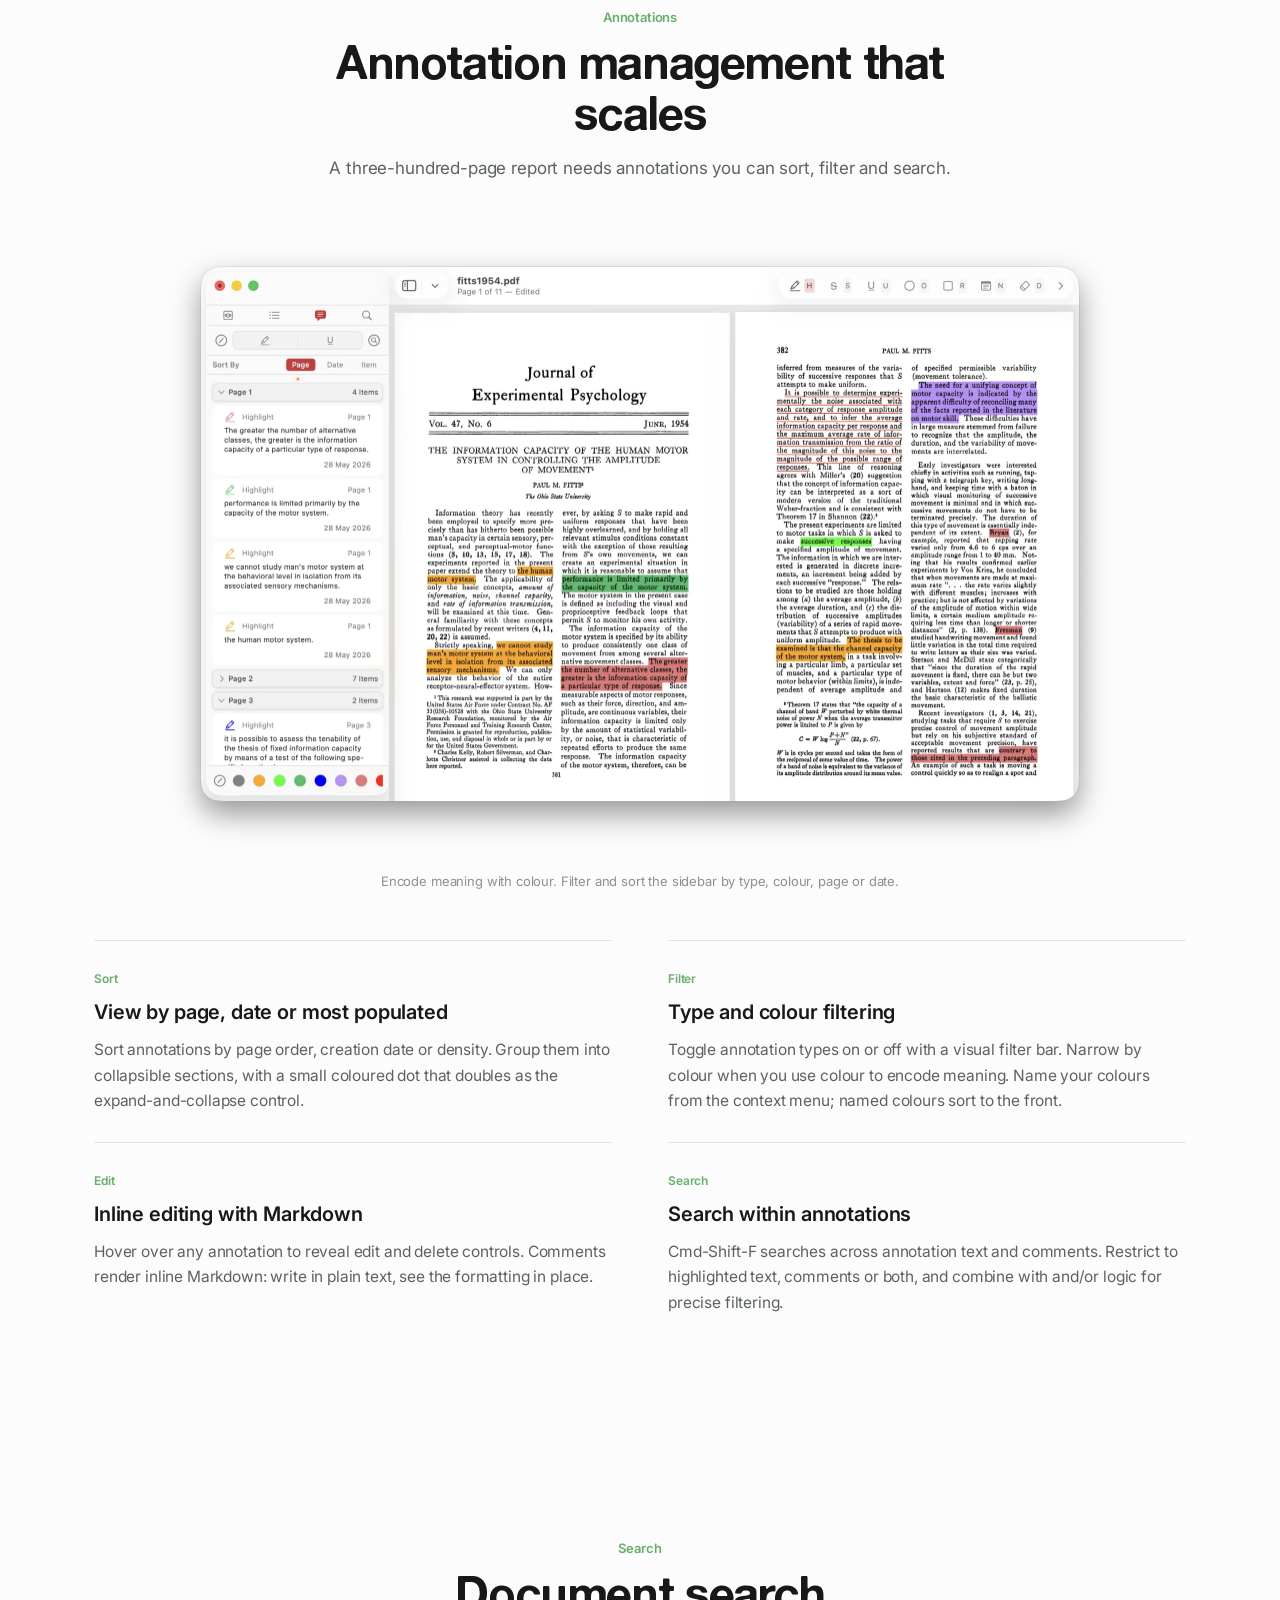
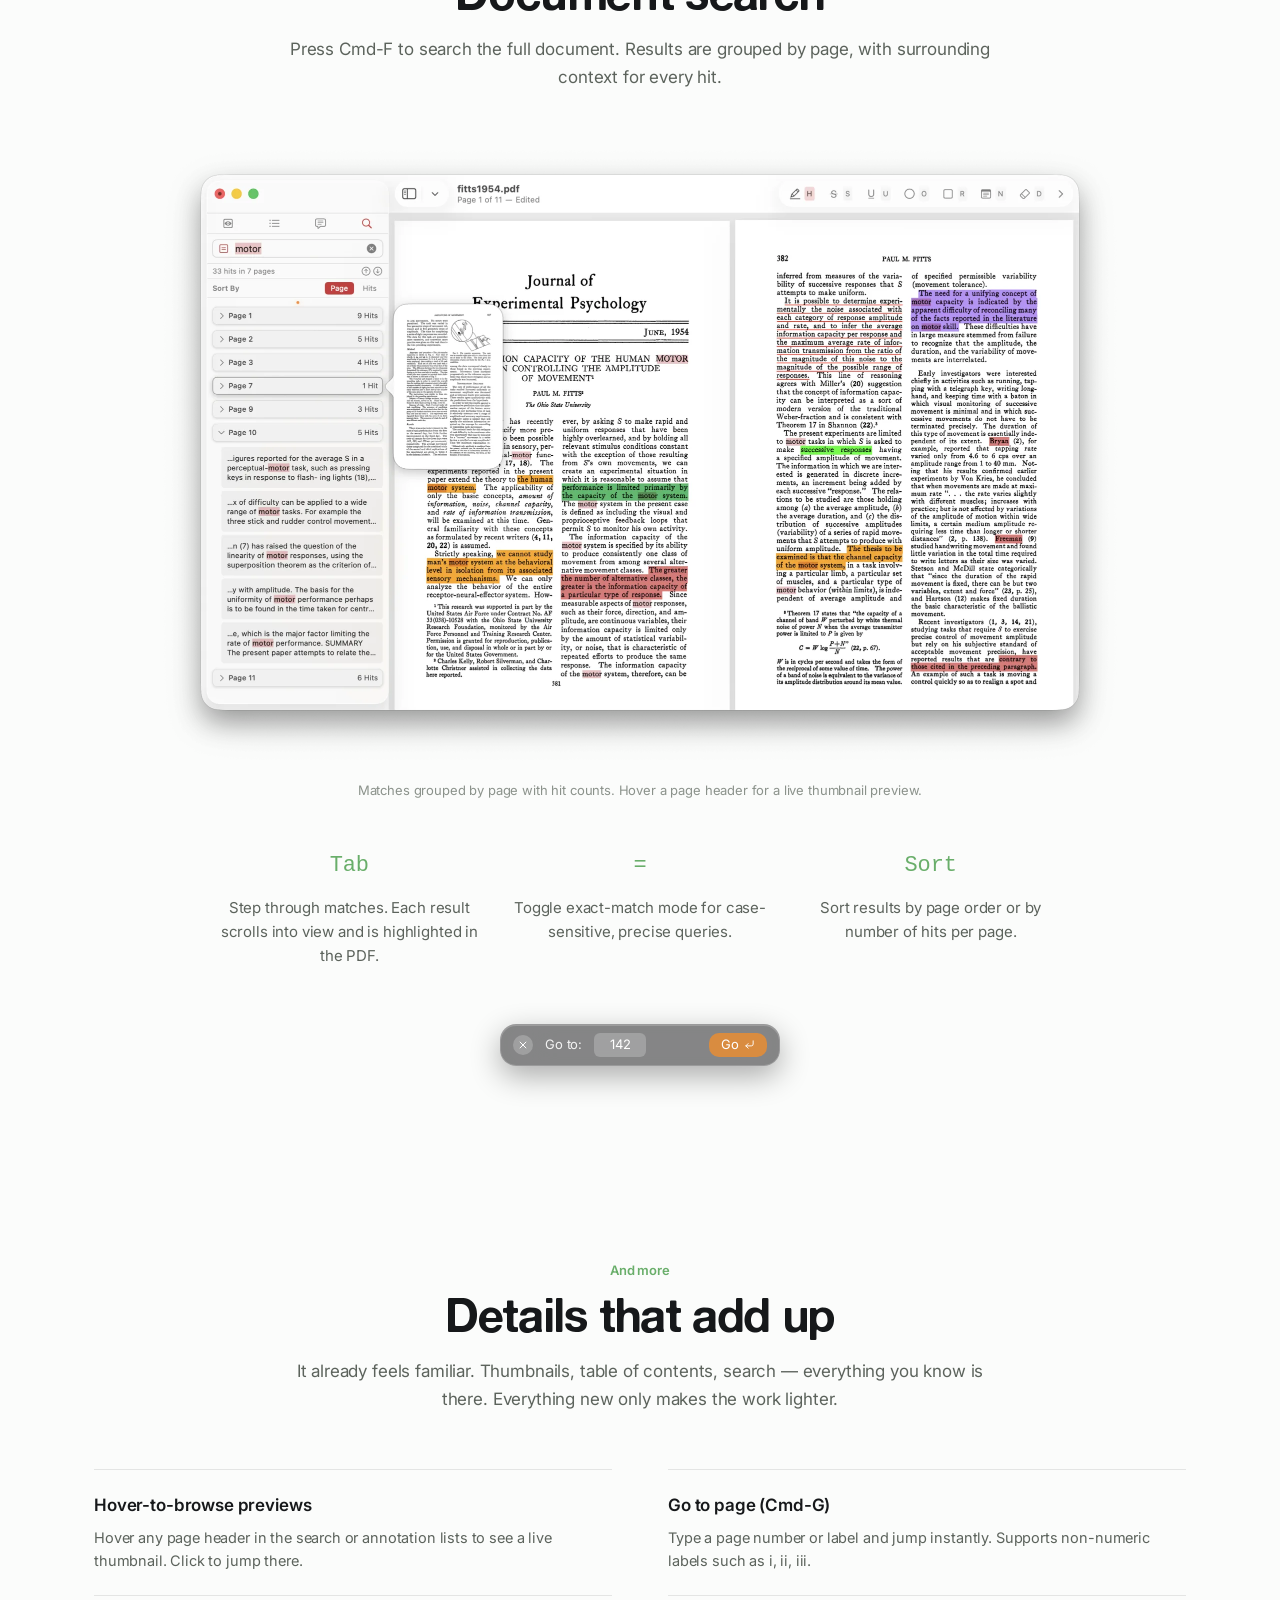
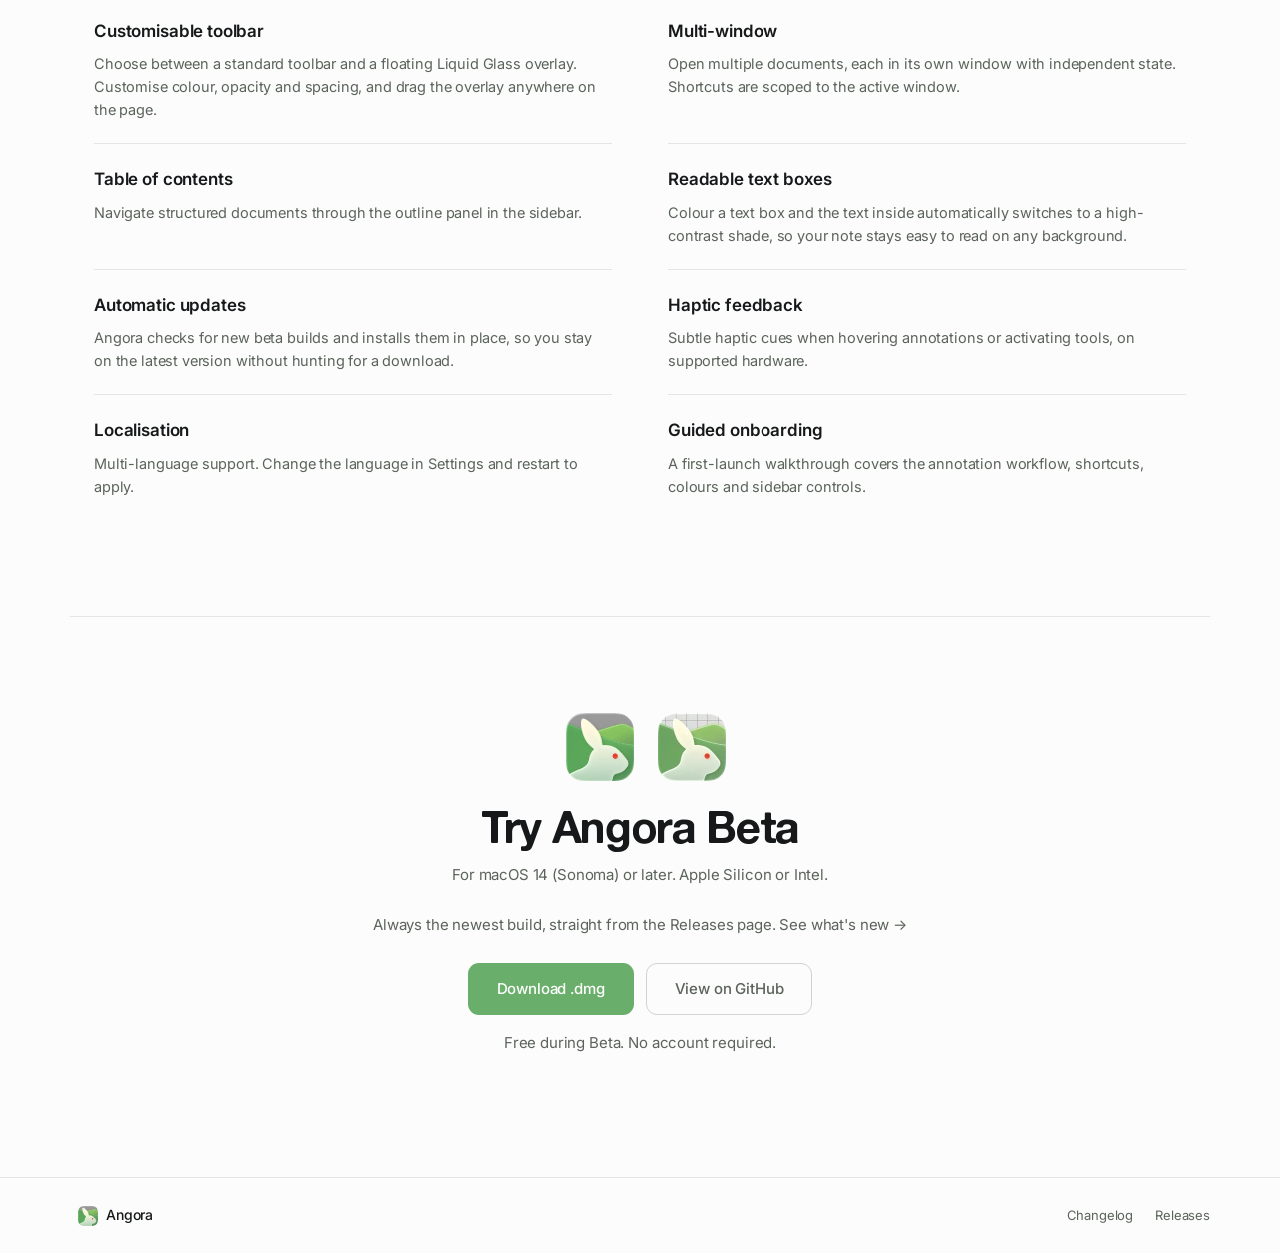
==== commit 04dd50cf: "Stop the download page naming a version it cannot verify The static markup advertised "Latest beta: " ====
--- a/index.html
+++ b/index.html
@@ -621,10 +621,16 @@
       </div>
       <h2>Try Angora Beta</h2>
       <p>For macOS 14 (Sonoma) or later. Apple Silicon or Intel.</p>
-      <p class="download-note" id="latest-release-note">Latest beta: 1.1.1-beta.1 · Multi-language localization updates and stability fixes. <a
+      <!-- No version is named here on purpose. script.js rewrites this line and the
+           button's href from the GitHub releases API, and when that fetch fails (rate
+           limit, offline, blocked) it leaves both exactly as they are. Anything
+           hardcoded therefore goes stale at the next release and quietly hands
+           visitors an old build; /releases/latest always resolves to the newest one. -->
+      <p class="download-note" id="latest-release-note">Always the newest build, straight from the <a
+          href="https://github.com/j-nivekk/Angora-Beta/releases/latest">Releases page</a>. <a
           href="changelog.html">See what's new →</a></p>
       <div class="download-actions">
-        <a href="https://github.com/j-nivekk/Angora-Beta/releases/download/v1.1.1-beta.1/Angora-Beta-1.1.1-beta.dmg" class="btn btn-primary btn-large" id="download-dmg">Download .dmg</a>
+        <a href="https://github.com/j-nivekk/Angora-Beta/releases/latest" class="btn btn-primary btn-large" id="download-dmg">Download .dmg</a>
         <a href="https://github.com/j-nivekk/Angora-Beta/releases" class="btn btn-ghost btn-large" target="_blank"
           rel="noopener">View on GitHub</a>
       </div>
